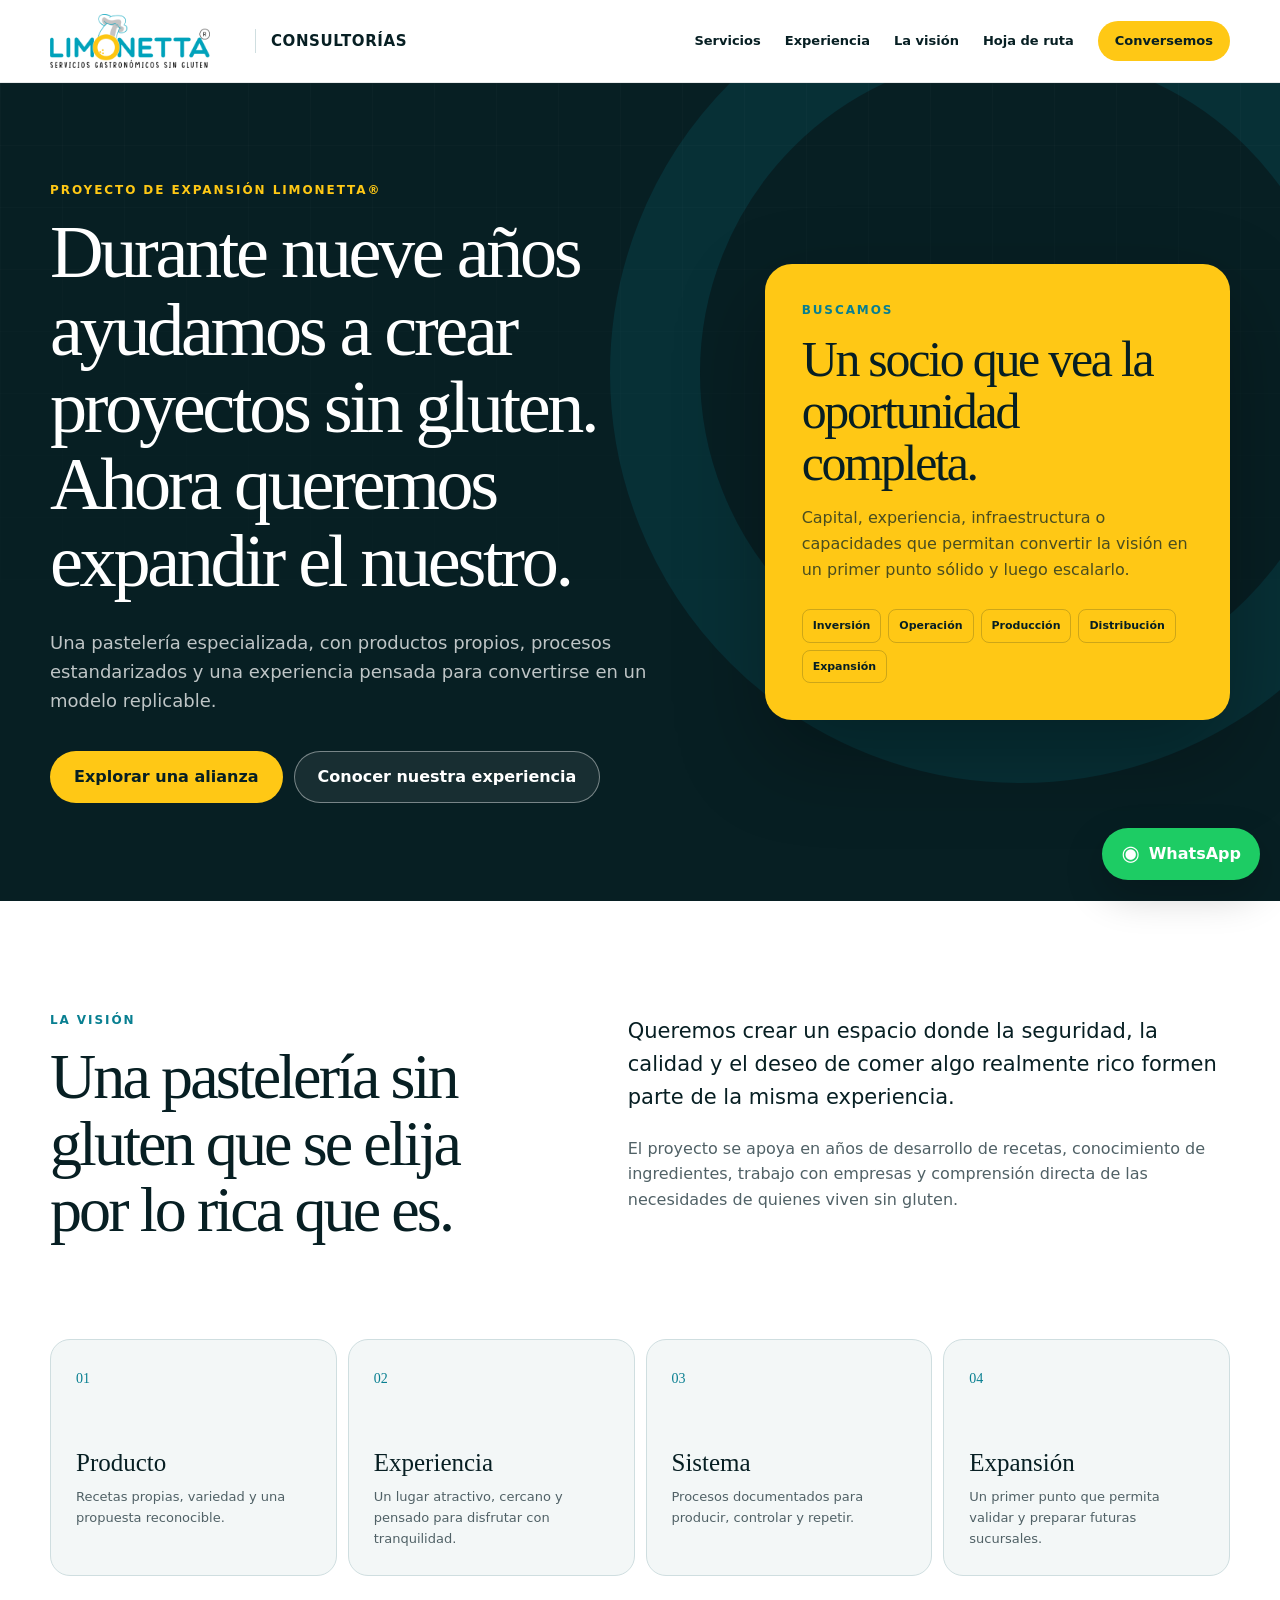
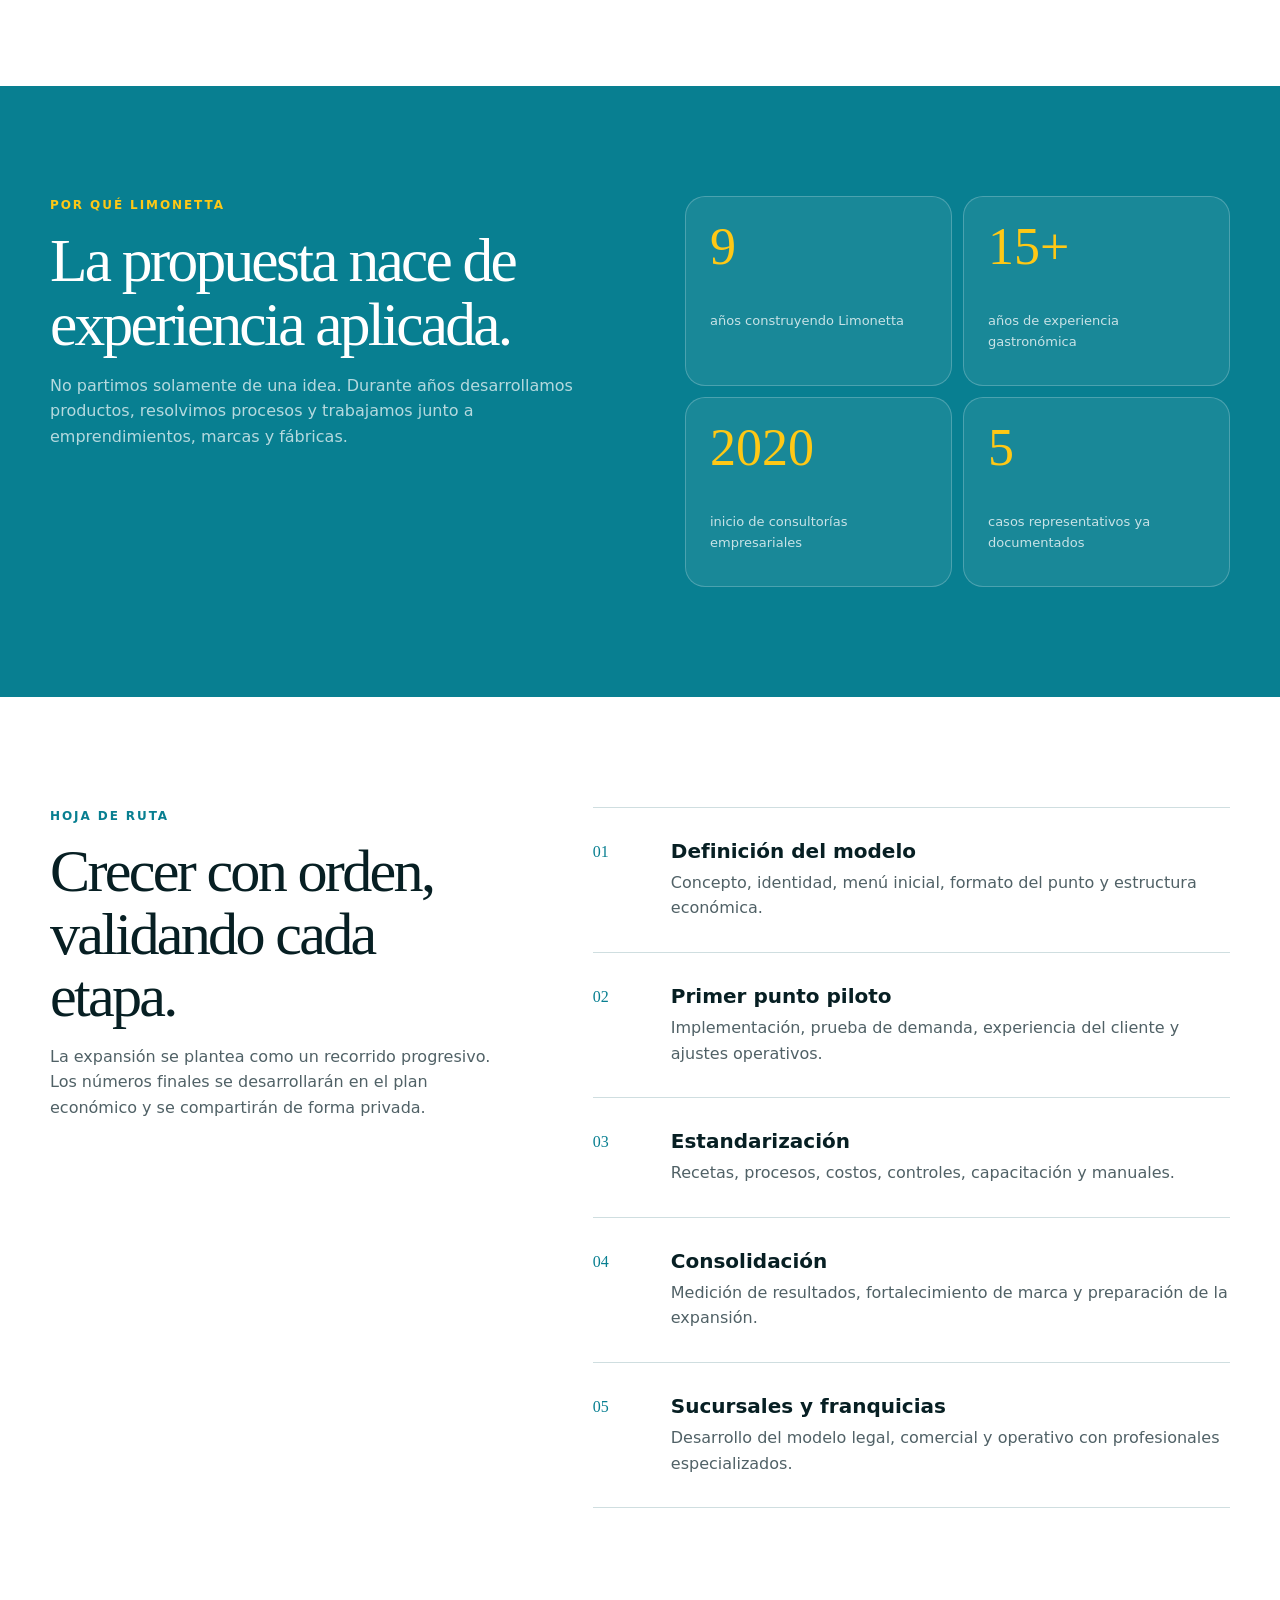
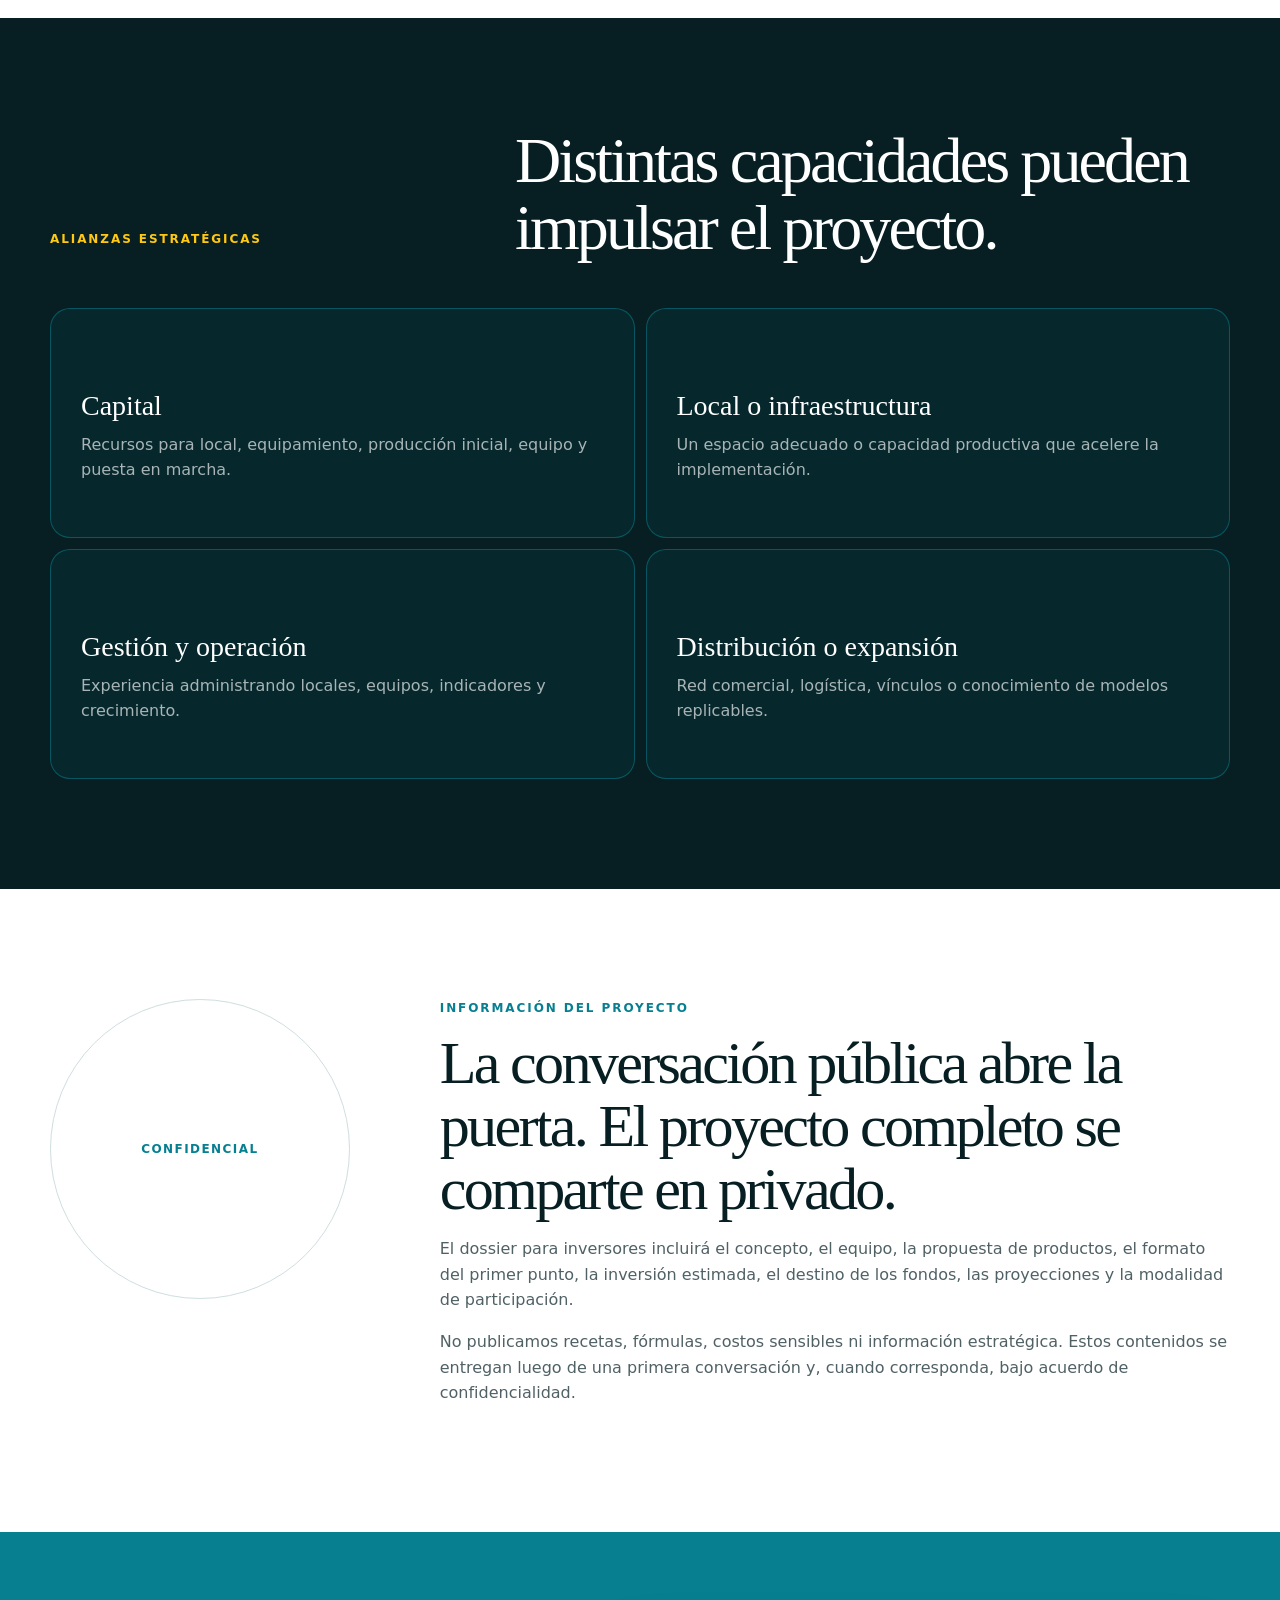
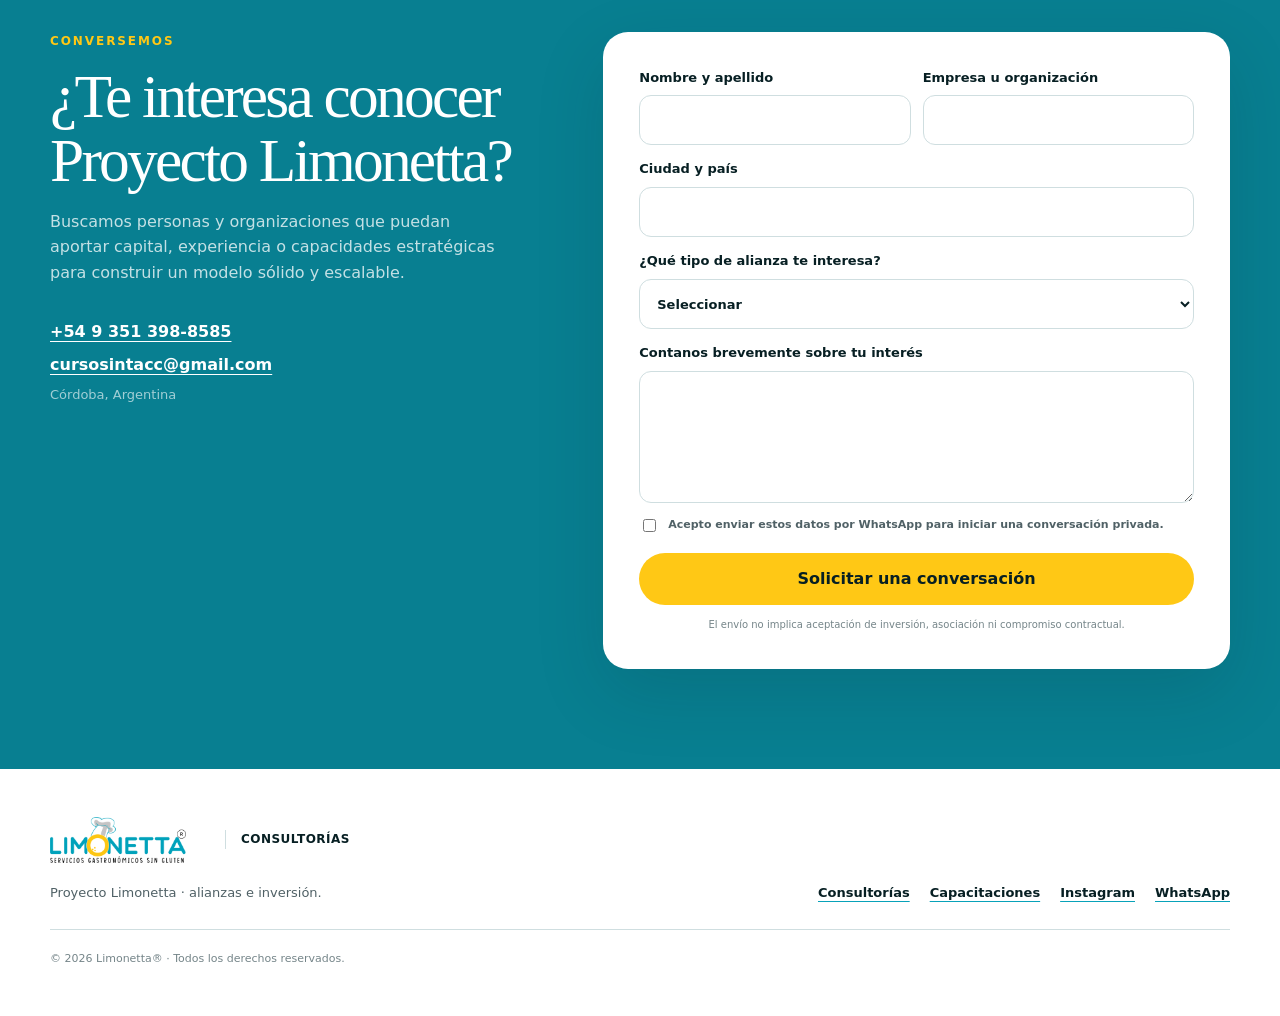
==== proyecto-limonetta.html @ 268efde8 "Add files via upload" ====
<!doctype html>
<html lang="es">
  <head>
    <meta charset="utf-8" />
    <meta name="viewport" content="width=device-width, initial-scale=1" />
    <meta name="description" content="Proyecto de expansión Limonetta: pastelería especializada sin gluten, alianzas estratégicas e inversión." />
    <meta name="theme-color" content="#071f23" />
    <meta property="og:type" content="website" />
    <meta property="og:title" content="Proyecto Limonetta® | Alianzas e inversión" />
    <meta property="og:description" content="Una pastelería sin gluten con identidad propia y un modelo preparado para crecer." />
    <meta property="og:url" content="https://consultorias.limonettasingluten.com.ar/proyecto-limonetta.html" />
    <meta property="og:image" content="https://consultorias.limonettasingluten.com.ar/og-consultorias.png" />
    <link rel="canonical" href="https://consultorias.limonettasingluten.com.ar/proyecto-limonetta.html" />
    <link rel="icon" href="./favicon.png" type="image/png" />
    <link rel="stylesheet" href="./styles.css" />
    <script>document.documentElement.classList.add('js');</script>
    <title>Proyecto Limonetta® | Pastelería, alianzas e inversión</title>
  </head>
  <body class="project-page">
    <a class="skip-link" href="#contenido">Ir al contenido</a>
    <header class="site-header" id="inicio">
      <div class="nav-wrap">
        <a class="brand" href="./" aria-label="Limonetta Consultorías, volver al inicio">
          <img class="brand-logo" src="./logo-limonetta.png" alt="Limonetta, marca registrada" />
          <span class="brand-division">Consultorías</span>
        </a>
        <button class="menu-button" type="button" aria-expanded="false" aria-controls="main-nav">
          <span></span><span></span><span></span><span class="sr-only">Abrir menú</span>
        </button>
        <nav class="main-nav" id="main-nav" aria-label="Navegación principal">
          <a href="./#servicios">Servicios</a>
          <a href="./#experiencia">Experiencia</a>
          <a href="#vision">La visión</a>
          <a href="#hoja-de-ruta">Hoja de ruta</a>
          <a class="nav-cta" href="#alianzas">Conversemos</a>
        </nav>
      </div>
    </header>

    <main id="contenido">
      <section class="invest-hero">
        <div class="hero-grid" aria-hidden="true"></div>
        <div class="invest-inner">
          <div class="invest-copy reveal">
            <p class="eyebrow light">Proyecto de expansión Limonetta®</p>
            <h1>Durante nueve años ayudamos a crear proyectos sin gluten. Ahora queremos expandir el nuestro.</h1>
            <p>Una pastelería especializada, con productos propios, procesos estandarizados y una experiencia pensada para convertirse en un modelo replicable.</p>
            <div class="hero-actions">
              <a class="button button-primary" href="#alianzas">Explorar una alianza</a>
              <a class="button button-ghost" href="./#experiencia">Conocer nuestra experiencia</a>
            </div>
          </div>
          <aside class="invest-card reveal">
            <p class="eyebrow">Buscamos</p>
            <h2>Un socio que vea la oportunidad completa.</h2>
            <p>Capital, experiencia, infraestructura o capacidades que permitan convertir la visión en un primer punto sólido y luego escalarlo.</p>
            <div class="invest-tags"><span>Inversión</span><span>Operación</span><span>Producción</span><span>Distribución</span><span>Expansión</span></div>
          </aside>
        </div>
      </section>

      <section class="section vision" id="vision" aria-labelledby="vision-title">
        <div class="vision-heading reveal">
          <p class="eyebrow">La visión</p>
          <h2 id="vision-title">Una pastelería sin gluten que se elija por lo rica que es.</h2>
        </div>
        <div class="vision-copy reveal">
          <p class="lead">Queremos crear un espacio donde la seguridad, la calidad y el deseo de comer algo realmente rico formen parte de la misma experiencia.</p>
          <p>El proyecto se apoya en años de desarrollo de recetas, conocimiento de ingredientes, trabajo con empresas y comprensión directa de las necesidades de quienes viven sin gluten.</p>
        </div>
        <div class="vision-pillars">
          <article class="reveal"><span>01</span><h3>Producto</h3><p>Recetas propias, variedad y una propuesta reconocible.</p></article>
          <article class="reveal"><span>02</span><h3>Experiencia</h3><p>Un lugar atractivo, cercano y pensado para disfrutar con tranquilidad.</p></article>
          <article class="reveal"><span>03</span><h3>Sistema</h3><p>Procesos documentados para producir, controlar y repetir.</p></article>
          <article class="reveal"><span>04</span><h3>Expansión</h3><p>Un primer punto que permita validar y preparar futuras sucursales.</p></article>
        </div>
      </section>

      <section class="traction" aria-labelledby="traction-title">
        <div class="section traction-inner">
          <div class="traction-copy reveal">
            <p class="eyebrow light">Por qué Limonetta</p>
            <h2 id="traction-title">La propuesta nace de experiencia aplicada.</h2>
            <p>No partimos solamente de una idea. Durante años desarrollamos productos, resolvimos procesos y trabajamos junto a emprendimientos, marcas y fábricas.</p>
          </div>
          <div class="traction-stats reveal">
            <article><strong>9</strong><span>años construyendo Limonetta</span></article>
            <article><strong>15+</strong><span>años de experiencia gastronómica</span></article>
            <article><strong>2020</strong><span>inicio de consultorías empresariales</span></article>
            <article><strong>5</strong><span>casos representativos ya documentados</span></article>
          </div>
        </div>
      </section>

      <section class="section roadmap" id="hoja-de-ruta" aria-labelledby="roadmap-title">
        <div class="roadmap-heading reveal">
          <p class="eyebrow">Hoja de ruta</p>
          <h2 id="roadmap-title">Crecer con orden, validando cada etapa.</h2>
          <p>La expansión se plantea como un recorrido progresivo. Los números finales se desarrollarán en el plan económico y se compartirán de forma privada.</p>
        </div>
        <ol class="roadmap-list">
          <li class="reveal"><span>01</span><div><h3>Definición del modelo</h3><p>Concepto, identidad, menú inicial, formato del punto y estructura económica.</p></div></li>
          <li class="reveal"><span>02</span><div><h3>Primer punto piloto</h3><p>Implementación, prueba de demanda, experiencia del cliente y ajustes operativos.</p></div></li>
          <li class="reveal"><span>03</span><div><h3>Estandarización</h3><p>Recetas, procesos, costos, controles, capacitación y manuales.</p></div></li>
          <li class="reveal"><span>04</span><div><h3>Consolidación</h3><p>Medición de resultados, fortalecimiento de marca y preparación de la expansión.</p></div></li>
          <li class="reveal"><span>05</span><div><h3>Sucursales y franquicias</h3><p>Desarrollo del modelo legal, comercial y operativo con profesionales especializados.</p></div></li>
        </ol>
      </section>

      <section class="partner-profile" aria-labelledby="partner-title">
        <div class="section partner-inner">
          <div class="partner-heading reveal">
            <p class="eyebrow light">Alianzas estratégicas</p>
            <h2 id="partner-title">Distintas capacidades pueden impulsar el proyecto.</h2>
          </div>
          <div class="partner-grid">
            <article class="reveal"><h3>Capital</h3><p>Recursos para local, equipamiento, producción inicial, equipo y puesta en marcha.</p></article>
            <article class="reveal"><h3>Local o infraestructura</h3><p>Un espacio adecuado o capacidad productiva que acelere la implementación.</p></article>
            <article class="reveal"><h3>Gestión y operación</h3><p>Experiencia administrando locales, equipos, indicadores y crecimiento.</p></article>
            <article class="reveal"><h3>Distribución o expansión</h3><p>Red comercial, logística, vínculos o conocimiento de modelos replicables.</p></article>
          </div>
        </div>
      </section>

      <section class="section confidential" aria-labelledby="confidential-title">
        <div class="confidential-mark reveal">Confidencial</div>
        <div class="confidential-copy reveal">
          <p class="eyebrow">Información del proyecto</p>
          <h2 id="confidential-title">La conversación pública abre la puerta. El proyecto completo se comparte en privado.</h2>
          <p>El dossier para inversores incluirá el concepto, el equipo, la propuesta de productos, el formato del primer punto, la inversión estimada, el destino de los fondos, las proyecciones y la modalidad de participación.</p>
          <p>No publicamos recetas, fórmulas, costos sensibles ni información estratégica. Estos contenidos se entregan luego de una primera conversación y, cuando corresponda, bajo acuerdo de confidencialidad.</p>
        </div>
      </section>

      <section class="contact invest-contact" id="alianzas" aria-labelledby="alliance-title">
        <div class="contact-inner">
          <div class="contact-copy reveal">
            <p class="eyebrow light">Conversemos</p>
            <h2 id="alliance-title">¿Te interesa conocer Proyecto Limonetta?</h2>
            <p>Buscamos personas y organizaciones que puedan aportar capital, experiencia o capacidades estratégicas para construir un modelo sólido y escalable.</p>
            <div class="contact-direct"><a href="tel:+5493513988585">+54 9 351 398-8585</a><a href="mailto:cursosintacc@gmail.com">cursosintacc@gmail.com</a><span>Córdoba, Argentina</span></div>
          </div>
          <form class="project-form reveal" id="project-form" data-investment-form>
            <div class="field-row">
              <label>Nombre y apellido<input required name="nombre" autocomplete="name" /></label>
              <label>Empresa u organización<input name="empresa" autocomplete="organization" /></label>
            </div>
            <label>Ciudad y país<input required name="ubicacion" /></label>
            <label>¿Qué tipo de alianza te interesa?
              <select required name="tipo">
                <option value="">Seleccionar</option><option>Inversión de capital</option><option>Local o infraestructura</option><option>Producción o distribución</option><option>Gestión y operación</option><option>Expansión y franquicias</option><option>Explorar otra alianza</option>
              </select>
            </label>
            <label>Contanos brevemente sobre tu interés<textarea required name="necesidad" rows="5"></textarea></label>
            <label class="privacy"><input required type="checkbox" name="privacidad" /> <span>Acepto enviar estos datos por WhatsApp para iniciar una conversación privada.</span></label>
            <button class="button button-primary full" type="submit">Solicitar una conversación</button>
            <p class="form-note">El envío no implica aceptación de inversión, asociación ni compromiso contractual.</p>
          </form>
        </div>
      </section>
    </main>

    <footer class="site-footer">
      <div class="footer-main"><a class="brand footer-brand" href="./"><img class="brand-logo" src="./logo-limonetta.png" alt="Limonetta" /><span class="brand-division">Consultorías</span></a><p>Proyecto Limonetta · alianzas e inversión.</p></div>
      <div class="footer-links"><a href="./">Consultorías</a><a href="https://limonettasingluten.com.ar/">Capacitaciones</a><a href="https://www.instagram.com/limonettasingluten/" target="_blank" rel="noreferrer">Instagram</a><a href="https://wa.me/5493513988585" target="_blank" rel="noreferrer">WhatsApp</a></div>
      <p class="copyright">© <span id="year"></span> Limonetta® · Todos los derechos reservados.</p>
    </footer>
    <a class="floating-whatsapp" href="https://wa.me/5493513988585?text=Hola%2C%20quiero%20conocer%20Proyecto%20Limonetta%20y%20explorar%20una%20alianza." target="_blank" rel="noreferrer" aria-label="Consultar por WhatsApp"><span aria-hidden="true">◉</span> WhatsApp</a>
    <div class="toast" id="toast" role="status" aria-live="polite">Preparando tu consulta…</div>
    <script src="./app.js"></script>
  </body>
</html>
---- styles.css ----
:root {
  --ink: #071f23;
  --ink-2: #0b3036;
  --ink-soft: #506166;
  --teal: #08a2b9;
  --teal-dark: #087f91;
  --teal-pale: #eaf8fa;
  --yellow: #ffc815;
  --yellow-pale: #fff2ae;
  --paper: #ffffff;
  --mist: #f3f7f7;
  --line: #cfdee0;
  --white: #ffffff;
  --shadow: 0 24px 70px rgba(3, 37, 43, .14);
  --radius: 26px;
  --content: 1180px;
}

* { box-sizing: border-box; }
html { scroll-behavior: smooth; }
body {
  margin: 0;
  color: var(--ink);
  background: var(--paper);
  font-family: Inter, ui-sans-serif, system-ui, -apple-system, BlinkMacSystemFont, "Segoe UI", sans-serif;
  font-size: 16px;
  line-height: 1.6;
  text-rendering: optimizeLegibility;
}
body.menu-open { overflow: hidden; }
button, input, textarea, select { font: inherit; }
button, a { -webkit-tap-highlight-color: transparent; }
a { color: inherit; }
img { max-width: 100%; }

.sr-only {
  position: absolute;
  width: 1px;
  height: 1px;
  padding: 0;
  margin: -1px;
  overflow: hidden;
  clip: rect(0, 0, 0, 0);
  white-space: nowrap;
  border: 0;
}
.skip-link {
  position: fixed;
  top: -70px;
  left: 18px;
  z-index: 200;
  padding: 11px 17px;
  border-radius: 12px;
  color: var(--white);
  background: var(--ink);
  transition: top .2s ease;
}
.skip-link:focus { top: 18px; }

.site-header {
  position: sticky;
  top: 0;
  z-index: 100;
  border-bottom: 1px solid rgba(7, 31, 35, .09);
  background: rgba(255, 255, 255, .93);
  backdrop-filter: blur(18px);
}
.nav-wrap {
  display: flex;
  width: min(var(--content), calc(100% - 40px));
  min-height: 82px;
  margin: 0 auto;
  align-items: center;
  justify-content: space-between;
  gap: 34px;
}
.brand {
  display: inline-flex;
  align-items: center;
  gap: 15px;
  text-decoration: none;
}
.brand-logo {
  display: block;
  width: 190px;
  height: 54px;
  object-fit: contain;
  object-position: left center;
}
.brand-division {
  padding-left: 15px;
  border-left: 1px solid var(--line);
  color: var(--ink);
  font-size: 15px;
  font-weight: 850;
  letter-spacing: .04em;
  text-transform: uppercase;
}
.main-nav { display: flex; align-items: center; gap: 24px; }
.main-nav a {
  position: relative;
  padding: 10px 0;
  color: var(--ink);
  font-size: 13px;
  font-weight: 800;
  text-decoration: none;
}
.main-nav a:not(.nav-cta)::after {
  position: absolute;
  right: 0;
  bottom: 4px;
  left: 0;
  height: 2px;
  background: var(--yellow);
  content: "";
  transform: scaleX(0);
  transform-origin: right;
  transition: transform .2s ease;
}
.main-nav a:hover::after, .main-nav a:focus-visible::after { transform: scaleX(1); transform-origin: left; }
.main-nav .nav-cta {
  padding: 10px 17px;
  border-radius: 999px;
  color: var(--ink);
  background: var(--yellow);
}
.menu-button { display: none; }

.eyebrow {
  margin: 0 0 14px;
  color: var(--teal-dark);
  font-size: 12px;
  font-weight: 900;
  letter-spacing: .16em;
  text-transform: uppercase;
}
.eyebrow.light { color: var(--yellow); }
h1, h2 {
  margin: 0;
  font-family: Georgia, "Times New Roman", serif;
  font-weight: 500;
  letter-spacing: -.045em;
  line-height: 1.04;
}
h3 { line-height: 1.2; }
.section {
  width: min(var(--content), calc(100% - 40px));
  margin: 0 auto;
  padding: 110px 0;
}
.section h2 { font-size: clamp(2.55rem, 5vw, 5rem); }
.lead { font-size: 21px; line-height: 1.58; }

.button {
  display: inline-flex;
  min-height: 52px;
  padding: 0 23px;
  border: 1px solid transparent;
  border-radius: 999px;
  align-items: center;
  justify-content: center;
  cursor: pointer;
  font-weight: 850;
  text-decoration: none;
  transition: transform .18s ease, background-color .18s ease, border-color .18s ease;
}
.button:hover { transform: translateY(-2px); }
.button-primary { color: var(--ink); background: var(--yellow); }
.button-primary:hover { background: #ffe066; }
.button-ghost { border-color: rgba(255,255,255,.42); color: var(--white); background: rgba(255,255,255,.07); }
.button-ghost:hover { background: rgba(255,255,255,.14); }
.button.full { width: 100%; }
.button:focus-visible, button:focus-visible, a:focus-visible, input:focus-visible, textarea:focus-visible, select:focus-visible, summary:focus-visible {
  outline: 3px solid #8fddea;
  outline-offset: 3px;
}

/* Hero */
.hero {
  position: relative;
  min-height: calc(100svh - 82px);
  overflow: hidden;
  color: var(--white);
  background: var(--ink);
}
.hero-grid, .invest-hero .hero-grid {
  position: absolute;
  inset: 0;
  opacity: .2;
  background-image: linear-gradient(rgba(255,255,255,.09) 1px, transparent 1px), linear-gradient(90deg, rgba(255,255,255,.09) 1px, transparent 1px);
  background-size: 62px 62px;
  mask-image: linear-gradient(to bottom, black 0%, transparent 80%);
}
.hero-orb {
  position: absolute;
  border-radius: 50%;
  filter: blur(2px);
  pointer-events: none;
}
.hero-orb-one {
  top: -220px;
  right: -90px;
  width: 610px;
  height: 610px;
  border: 1px solid rgba(8,162,185,.48);
  box-shadow: inset 0 0 100px rgba(8,162,185,.1);
}
.hero-orb-two {
  right: 28%;
  bottom: -390px;
  width: 680px;
  height: 680px;
  background: rgba(8,162,185,.16);
  filter: blur(70px);
}
.hero-inner {
  position: relative;
  z-index: 2;
  display: grid;
  width: min(var(--content), calc(100% - 40px));
  min-height: calc(100svh - 172px);
  margin: 0 auto;
  padding: 75px 0 105px;
  grid-template-columns: 1.08fr .92fr;
  gap: 74px;
  align-items: center;
}
.hero-copy h1 { max-width: 760px; font-size: clamp(3.1rem, 5.55vw, 6rem); }
.hero-lead { max-width: 660px; margin: 29px 0 0; color: rgba(255,255,255,.76); font-size: 18px; line-height: 1.68; }
.hero-actions { display: flex; flex-wrap: wrap; gap: 11px; margin-top: 35px; }
.hero-board {
  position: relative;
  padding: 24px;
  border: 1px solid rgba(8,162,185,.54);
  border-radius: 28px;
  background: rgba(8, 47, 54, .79);
  box-shadow: 0 35px 100px rgba(0,0,0,.32);
  backdrop-filter: blur(15px);
}
.hero-board::before {
  position: absolute;
  top: -11px;
  right: 38px;
  width: 78px;
  height: 22px;
  border-radius: 20px;
  background: var(--yellow);
  content: "";
}
.board-header { display: flex; justify-content: space-between; gap: 20px; color: rgba(255,255,255,.65); font-size: 11px; font-weight: 800; letter-spacing: .08em; text-transform: uppercase; }
.status-dot { color: #7ee09a; }
.status-dot::before { display: inline-block; width: 7px; height: 7px; margin-right: 6px; border-radius: 50%; background: currentColor; content: ""; }
.board-main { padding: 52px 4px 40px; }
.board-number { color: var(--yellow); font-family: Georgia, serif; font-size: 18px; }
.board-main h2 { margin-top: 12px; font-size: clamp(2.1rem, 3.5vw, 3.4rem); }
.board-main p { margin: 17px 0 0; color: rgba(255,255,255,.66); }
.board-cards { display: grid; grid-template-columns: repeat(3, 1fr); gap: 8px; }
.board-cards article { min-height: 120px; padding: 16px; border: 1px solid rgba(255,255,255,.11); border-radius: 15px; background: rgba(255,255,255,.05); }
.board-cards span, .board-cards strong { display: block; }
.board-cards span { margin-bottom: 23px; color: var(--yellow); font-size: 10px; text-transform: uppercase; }
.board-cards strong { font-size: 13px; line-height: 1.35; }
.proof-bar {
  position: absolute;
  right: 0;
  bottom: 0;
  left: 0;
  z-index: 3;
  display: grid;
  grid-template-columns: repeat(3, 1fr);
  width: min(var(--content), calc(100% - 40px));
  margin: 0 auto;
  padding: 22px 0 25px;
  border-top: 1px solid rgba(255,255,255,.18);
  color: rgba(255,255,255,.61);
  font-size: 12px;
}
.proof-bar span { padding: 0 26px; border-right: 1px solid rgba(255,255,255,.16); }
.proof-bar span:first-child { padding-left: 0; }
.proof-bar span:last-child { padding-right: 0; border-right: 0; }
.proof-bar strong { display: block; color: var(--white); font-size: 15px; }

/* Positioning */
.positioning { display: grid; padding-bottom: 82px; grid-template-columns: .95fr 1.05fr; gap: 86px; }
.section-kicker h2 { font-size: clamp(3rem, 5vw, 5rem); }
.positioning-copy p { margin: 0 0 22px; color: var(--ink-soft); }
.positioning-copy .lead { color: var(--ink); }
.audience-strip {
  display: flex;
  grid-column: 1 / -1;
  flex-wrap: wrap;
  gap: 9px;
  margin-top: 20px;
  padding-top: 31px;
  border-top: 1px solid var(--line);
}
.audience-strip span { padding: 9px 15px; border: 1px solid var(--line); border-radius: 999px; color: var(--ink-soft); font-size: 13px; font-weight: 750; }

/* Services */
.services { position: relative; color: var(--white); background: var(--ink); }
.services::before { position: absolute; top: 0; right: 0; width: 38%; height: 420px; background: linear-gradient(135deg, transparent, rgba(8,162,185,.14)); content: ""; }
.services-inner { position: relative; }
.services-heading { display: grid; grid-template-columns: 1.2fr .8fr; gap: 80px; align-items: end; margin-bottom: 55px; }
.services-heading .eyebrow { grid-column: 1 / -1; margin-bottom: -52px; }
.services-heading p:last-child { margin: 0 0 8px; color: rgba(255,255,255,.63); }
.service-grid { display: grid; grid-template-columns: repeat(2, 1fr); gap: 12px; }
.service-card {
  position: relative;
  min-height: 350px;
  padding: 33px;
  border: 1px solid rgba(8,162,185,.34);
  border-radius: 23px;
  overflow: hidden;
  background: rgba(8,162,185,.06);
  transition: transform .2s ease, border-color .2s ease, background-color .2s ease;
}
.service-card:hover { transform: translateY(-4px); border-color: rgba(8,162,185,.8); background: rgba(8,162,185,.1); }
.service-card::after { position: absolute; right: -42px; bottom: -42px; width: 150px; height: 150px; border: 1px solid rgba(255,200,21,.18); border-radius: 50%; content: ""; }
.service-number { color: var(--yellow); font-family: Georgia, serif; }
.service-card h3 { max-width: 510px; margin: 47px 0 12px; font-family: Georgia, serif; font-size: 28px; font-weight: 500; }
.service-card p { max-width: 570px; margin: 0; color: rgba(255,255,255,.68); }
.service-card ul { display: flex; margin: 25px 0 0; padding: 0; flex-wrap: wrap; gap: 7px; list-style: none; }
.service-card li { padding: 6px 9px; border: 1px solid rgba(255,255,255,.11); border-radius: 8px; color: rgba(255,255,255,.74); background: rgba(255,255,255,.04); font-size: 11px; }

/* Method */
.method { display: grid; grid-template-columns: .86fr 1.14fr; gap: 105px; }
.method-heading { position: sticky; top: 120px; align-self: start; }
.method-heading h2 { font-size: clamp(2.7rem, 4.6vw, 4.5rem); }
.method-heading > p:last-child { margin-top: 23px; color: var(--ink-soft); }
.method-steps { margin: 0; padding: 0; border-top: 1px solid var(--line); list-style: none; }
.method-steps li { display: grid; padding: 31px 0; border-bottom: 1px solid var(--line); grid-template-columns: 58px 1fr; gap: 21px; }
.method-steps li > span { color: var(--teal-dark); font-family: Georgia, serif; font-size: 15px; }
.method-steps h3 { margin: 0 0 7px; font-size: 20px; }
.method-steps p { margin: 0; color: var(--ink-soft); }

/* Cases */
.experience { color: var(--white); background: var(--teal-dark); }
.experience-heading { display: grid; grid-template-columns: 1.15fr .85fr; gap: 80px; align-items: end; margin-bottom: 52px; }
.experience-heading .eyebrow { grid-column: 1 / -1; margin-bottom: -53px; }
.experience-heading p:last-child { margin: 0 0 8px; color: rgba(255,255,255,.72); }
.case-grid { display: grid; grid-template-columns: repeat(2, 1fr); gap: 12px; }
.case-card { min-height: 300px; padding: 30px; border: 1px solid rgba(255,255,255,.23); border-radius: 22px; background: rgba(255,255,255,.07); }
.case-card.featured { grid-column: 1 / -1; min-height: 330px; padding: 42px; color: var(--ink); background: var(--yellow); }
.case-top { display: flex; justify-content: space-between; gap: 20px; color: rgba(255,255,255,.62); font-size: 11px; font-weight: 850; letter-spacing: .08em; text-transform: uppercase; }
.case-card.featured .case-top { color: rgba(7,31,35,.66); }
.case-top strong { color: var(--white); font-size: 15px; letter-spacing: 0; text-transform: none; }
.case-card.featured .case-top strong { color: var(--ink); }
.case-card h3 { max-width: 600px; margin: 64px 0 13px; font-family: Georgia, serif; font-size: 31px; font-weight: 500; }
.case-card.featured h3 { max-width: 840px; margin-top: 70px; font-size: clamp(2.4rem, 4.5vw, 4.5rem); }
.case-card p { max-width: 770px; margin: 0; color: rgba(255,255,255,.7); }
.case-card.featured p { color: rgba(7,31,35,.76); font-size: 17px; }
.case-detail { display: inline-block; margin-top: 25px; padding: 7px 11px; border: 1px solid rgba(7,31,35,.2); border-radius: 8px; font-size: 11px; font-weight: 800; }
.case-note { max-width: 820px; margin: 25px 0 0; color: rgba(255,255,255,.62); font-size: 12px; }

/* Deliverables and About */
.deliverables { display: grid; grid-template-columns: .95fr 1.05fr; gap: 86px; }
.deliverables-copy h2 { font-size: clamp(2.55rem, 4.6vw, 4.5rem); }
.deliverables-copy > p:last-child { margin-top: 24px; color: var(--ink-soft); }
.deliverables-list { display: grid; align-content: start; border-top: 1px solid var(--line); }
.deliverables-list span { position: relative; padding: 17px 45px 17px 0; border-bottom: 1px solid var(--line); font-weight: 800; }
.deliverables-list span::after { position: absolute; top: 50%; right: 6px; color: var(--teal); content: "✓"; transform: translateY(-50%); }
.about { display: grid; padding-top: 30px; grid-template-columns: .75fr 1.25fr; gap: 92px; align-items: center; }
.about-identity { display: grid; min-height: 400px; padding: 38px; border-radius: 28px; align-content: space-between; color: var(--white); background: var(--ink); }
.about-mark { display: grid; width: 150px; height: 150px; border: 2px solid var(--teal); border-radius: 50%; place-items: center; color: var(--yellow); font-family: Georgia, serif; font-size: 88px; }
.about-mark span { position: absolute; margin: -85px 0 0 90px; color: var(--white); font-family: sans-serif; font-size: 14px; }
.about-identity p { margin: 0; font-size: 17px; font-weight: 800; line-height: 1.4; }
.about-copy h2 { font-size: clamp(2.5rem, 4.5vw, 4.5rem); }
.about-copy p:not(.eyebrow) { color: var(--ink-soft); }
.about-copy .lead { color: var(--ink); }

/* Project callout */
.project-callout { position: relative; padding: 105px 20px; overflow: hidden; color: var(--white); background: var(--ink); }
.project-callout::after { position: absolute; right: -220px; bottom: -340px; width: 680px; height: 680px; border: 1px solid rgba(8,162,185,.48); border-radius: 50%; content: ""; }
.project-callout-inner { position: relative; z-index: 2; display: grid; width: min(var(--content), 100%); margin: 0 auto; grid-template-columns: 1.14fr .86fr; gap: 90px; align-items: center; }
.project-copy h2 { font-size: clamp(2.8rem, 5.1vw, 5.1rem); }
.project-copy > p:not(.eyebrow) { max-width: 730px; margin: 27px 0 32px; color: rgba(255,255,255,.7); font-size: 18px; }
.project-panel { padding: 35px; border: 1px solid rgba(8,162,185,.42); border-radius: 24px; background: rgba(8,162,185,.08); }
.project-panel > span { color: var(--yellow); font-size: 11px; font-weight: 900; letter-spacing: .14em; text-transform: uppercase; }
.project-panel h3 { margin: 22px 0; font-family: Georgia, serif; font-size: 33px; font-weight: 500; }
.project-panel ul { margin: 0; padding-left: 19px; color: rgba(255,255,255,.75); }
.project-panel li { margin-bottom: 8px; }
.project-panel p { margin: 24px 0 0; padding-top: 20px; border-top: 1px solid rgba(255,255,255,.14); color: rgba(255,255,255,.55); font-size: 12px; }

/* FAQ */
.faq { display: grid; grid-template-columns: .7fr 1.3fr; gap: 100px; }
.faq-heading h2 { font-size: clamp(2.7rem, 4.2vw, 4rem); }
.accordion { border-top: 1px solid var(--line); }
.accordion details { border-bottom: 1px solid var(--line); }
.accordion summary { position: relative; padding: 24px 54px 24px 0; cursor: pointer; font-weight: 850; list-style: none; }
.accordion summary::-webkit-details-marker { display: none; }
.accordion summary::after { position: absolute; top: 50%; right: 8px; display: grid; width: 30px; height: 30px; border: 1px solid var(--line); border-radius: 50%; place-items: center; content: "+"; transform: translateY(-50%); }
.accordion details[open] summary::after { content: "−"; }
.accordion details p { margin: -6px 55px 24px 0; color: var(--ink-soft); }

/* Contact */
.contact { padding: 100px 20px; color: var(--white); background: var(--teal-dark); }
.contact-inner { display: grid; width: min(var(--content), 100%); margin: 0 auto; grid-template-columns: .85fr 1.15fr; gap: 90px; align-items: start; }
.contact-copy { position: sticky; top: 120px; }
.contact-copy h2 { font-size: clamp(2.75rem, 4.8vw, 4.7rem); }
.contact-copy > p:not(.eyebrow) { max-width: 500px; color: rgba(255,255,255,.76); }
.contact-direct { display: grid; margin-top: 34px; gap: 7px; }
.contact-direct a { width: fit-content; font-weight: 800; text-underline-offset: 4px; }
.contact-direct span { color: rgba(255,255,255,.62); font-size: 13px; }
.project-form { padding: 36px; border-radius: 25px; color: var(--ink); background: var(--white); box-shadow: var(--shadow); }
.field-row { display: grid; grid-template-columns: repeat(2, 1fr); gap: 12px; }
.project-form label { display: grid; margin-bottom: 14px; gap: 7px; font-size: 13px; font-weight: 850; }
.project-form input:not([type="checkbox"]), .project-form textarea, .project-form select { width: 100%; border: 1px solid var(--line); border-radius: 12px; color: var(--ink); background: var(--paper); }
.project-form input:not([type="checkbox"]), .project-form select { height: 50px; padding: 0 13px; }
.project-form textarea { min-height: 128px; padding: 13px; resize: vertical; }
.project-form input:focus, .project-form textarea:focus, .project-form select:focus { border-color: var(--teal); }
.project-form .privacy { display: flex; margin: 5px 0 18px; align-items: flex-start; gap: 9px; color: var(--ink-soft); font-size: 11px; font-weight: 600; line-height: 1.4; }
.project-form .privacy input { margin-top: 2px; accent-color: var(--teal-dark); }
.form-note { margin: 12px 0 0; color: #758589; font-size: 10px; text-align: center; }

/* Footer and floating UI */
.site-footer { display: grid; padding: 48px max(20px, calc((100% - var(--content)) / 2)); grid-template-columns: 1fr auto; gap: 25px 50px; align-items: end; background: var(--paper); }
.footer-main .brand-logo { width: 160px; height: 46px; }
.footer-main .brand-division { font-size: 12px; }
.footer-main p { margin: 13px 0 0; color: var(--ink-soft); font-size: 13px; }
.footer-links { display: flex; flex-wrap: wrap; justify-content: flex-end; gap: 20px; }
.footer-links a { font-size: 13px; font-weight: 800; text-decoration-color: var(--teal); text-underline-offset: 4px; }
.copyright { grid-column: 1 / -1; margin: 0; padding-top: 20px; border-top: 1px solid var(--line); color: #758589; font-size: 11px; }
.floating-whatsapp { position: fixed; right: 20px; bottom: 20px; z-index: 80; display: inline-flex; min-height: 52px; padding: 0 19px; border-radius: 999px; align-items: center; gap: 9px; color: var(--white); background: #1dcc64; box-shadow: 0 15px 40px rgba(0,0,0,.2); font-weight: 850; text-decoration: none; }
.floating-whatsapp span { font-size: 21px; }
.toast { position: fixed; right: 22px; bottom: 88px; z-index: 90; padding: 11px 16px; border-radius: 12px; color: var(--white); background: var(--ink); box-shadow: var(--shadow); opacity: 0; pointer-events: none; transform: translateY(13px); transition: opacity .2s ease, transform .2s ease; }
.toast.show { opacity: 1; transform: translateY(0); }

/* Project page */
.invest-hero { position: relative; min-height: calc(100svh - 82px); overflow: hidden; color: var(--white); background: var(--ink); }
.invest-hero::after { position: absolute; top: -120px; right: -150px; width: 640px; height: 640px; border: 90px solid rgba(8,162,185,.13); border-radius: 50%; content: ""; }
.invest-inner { position: relative; z-index: 2; display: grid; width: min(var(--content), calc(100% - 40px)); min-height: calc(100svh - 82px); margin: 0 auto; padding: 90px 0; grid-template-columns: 1.15fr .85fr; gap: 85px; align-items: center; }
.invest-copy h1 { max-width: 850px; font-size: clamp(3.2rem, 5.8vw, 6.2rem); }
.invest-copy > p:not(.eyebrow) { max-width: 690px; margin: 29px 0 0; color: rgba(255,255,255,.74); font-size: 18px; }
.invest-card { padding: 37px; border-radius: 27px; color: var(--ink); background: var(--yellow); box-shadow: 0 35px 90px rgba(0,0,0,.3); }
.invest-card h2 { font-size: clamp(2.3rem, 3.9vw, 3.7rem); }
.invest-card > p:not(.eyebrow) { color: rgba(7,31,35,.73); }
.invest-tags { display: flex; flex-wrap: wrap; gap: 7px; margin-top: 27px; }
.invest-tags span { padding: 7px 10px; border: 1px solid rgba(7,31,35,.2); border-radius: 8px; font-size: 11px; font-weight: 800; }
.vision { display: grid; grid-template-columns: .9fr 1.1fr; gap: 85px; }
.vision-copy p { color: var(--ink-soft); }
.vision-copy .lead { margin-top: 4px; color: var(--ink); }
.vision-pillars { display: grid; grid-column: 1 / -1; grid-template-columns: repeat(4, 1fr); gap: 11px; margin-top: 10px; }
.vision-pillars article { min-height: 235px; padding: 25px; border: 1px solid var(--line); border-radius: 20px; background: var(--mist); }
.vision-pillars span { color: var(--teal-dark); font-family: Georgia, serif; font-size: 14px; }
.vision-pillars h3 { margin: 58px 0 9px; font-family: Georgia, serif; font-size: 25px; font-weight: 500; }
.vision-pillars p { margin: 0; color: var(--ink-soft); font-size: 13px; }
.traction { color: var(--white); background: var(--teal-dark); }
.traction-inner { display: grid; grid-template-columns: 1fr 1fr; gap: 90px; }
.traction-copy h2 { font-size: clamp(2.8rem, 4.8vw, 4.7rem); }
.traction-copy > p:not(.eyebrow) { color: rgba(255,255,255,.7); }
.traction-stats { display: grid; grid-template-columns: 1fr 1fr; gap: 11px; }
.traction-stats article { min-height: 190px; padding: 24px; border: 1px solid rgba(255,255,255,.22); border-radius: 20px; background: rgba(255,255,255,.07); }
.traction-stats strong, .traction-stats span { display: block; }
.traction-stats strong { color: var(--yellow); font-family: Georgia, serif; font-size: 52px; font-weight: 500; line-height: 1; }
.traction-stats span { margin-top: 38px; color: rgba(255,255,255,.76); font-size: 13px; }
.roadmap { display: grid; grid-template-columns: .82fr 1.18fr; gap: 100px; }
.roadmap-heading { position: sticky; top: 120px; align-self: start; }
.roadmap-heading h2 { font-size: clamp(2.8rem, 4.7vw, 4.6rem); }
.roadmap-heading > p:last-child { color: var(--ink-soft); }
.roadmap-list { margin: 0; padding: 0; border-top: 1px solid var(--line); list-style: none; }
.roadmap-list li { display: grid; padding: 31px 0; border-bottom: 1px solid var(--line); grid-template-columns: 58px 1fr; gap: 20px; }
.roadmap-list li > span { color: var(--teal-dark); font-family: Georgia, serif; }
.roadmap-list h3 { margin: 0 0 7px; font-size: 20px; }
.roadmap-list p { margin: 0; color: var(--ink-soft); }
.partner-profile { color: var(--white); background: var(--ink); }
.partner-heading { display: grid; grid-template-columns: .7fr 1.3fr; gap: 80px; margin-bottom: 47px; align-items: end; }
.partner-heading .eyebrow { margin-bottom: 12px; }
.partner-heading h2 { font-size: clamp(2.8rem, 5vw, 4.8rem); }
.partner-grid { display: grid; grid-template-columns: repeat(2, 1fr); gap: 11px; }
.partner-grid article { min-height: 230px; padding: 30px; border: 1px solid rgba(8,162,185,.38); border-radius: 20px; background: rgba(8,162,185,.07); }
.partner-grid h3 { margin: 50px 0 9px; font-family: Georgia, serif; font-size: 28px; font-weight: 500; }
.partner-grid p { margin: 0; color: rgba(255,255,255,.65); }
.confidential { display: grid; grid-template-columns: .55fr 1.45fr; gap: 90px; align-items: start; }
.confidential-mark { display: grid; aspect-ratio: 1; border: 1px solid var(--line); border-radius: 50%; place-items: center; color: var(--teal-dark); font-size: 12px; font-weight: 900; letter-spacing: .12em; text-transform: uppercase; }
.confidential-copy h2 { font-size: clamp(2.55rem, 4.7vw, 4.6rem); }
.confidential-copy p:not(.eyebrow) { color: var(--ink-soft); }
.invest-contact { background: var(--teal-dark); }

/* Reveal */
.reveal { opacity: 1; transform: none; }
.js .reveal { opacity: 0; transform: translateY(22px); transition: opacity .62s ease, transform .62s ease; }
.js .reveal.visible { opacity: 1; transform: none; }
@media (prefers-reduced-motion: reduce) {
  html { scroll-behavior: auto; }
  .js .reveal { opacity: 1; transform: none; transition: none; }
  .button, .service-card { transition: none; }
}

@media (max-width: 1080px) {
  .main-nav { gap: 16px; }
  .brand-logo { width: 165px; }
  .brand-division { font-size: 12px; }
  .hero-inner, .invest-inner { gap: 42px; }
  .hero-copy h1, .invest-copy h1 { font-size: clamp(3rem, 5.5vw, 5rem); }
  .board-cards { grid-template-columns: 1fr; }
  .board-cards article { min-height: auto; }
  .board-cards span { margin-bottom: 7px; }
  .hero-board { max-width: 440px; justify-self: end; }
}

@media (max-width: 900px) {
  .nav-wrap { min-height: 72px; }
  .brand-logo { width: 155px; height: 46px; }
  .menu-button { position: relative; z-index: 111; display: grid; width: 45px; height: 45px; padding: 11px; border: 1px solid var(--line); border-radius: 50%; align-content: center; gap: 5px; background: var(--white); cursor: pointer; }
  .menu-button > span:not(.sr-only) { display: block; width: 100%; height: 2px; background: var(--ink); transition: transform .2s ease, opacity .2s ease; }
  .menu-button[aria-expanded="true"] > span:nth-child(1) { transform: translateY(7px) rotate(45deg); }
  .menu-button[aria-expanded="true"] > span:nth-child(2) { opacity: 0; }
  .menu-button[aria-expanded="true"] > span:nth-child(3) { transform: translateY(-7px) rotate(-45deg); }
  .main-nav { position: fixed; inset: 0; z-index: 110; display: none; padding: 110px 28px 38px; flex-direction: column; align-items: stretch; gap: 3px; background: var(--paper); }
  .main-nav.open { display: flex; }
  .main-nav a { padding: 15px 4px; border-bottom: 1px solid var(--line); font-family: Georgia, serif; font-size: 29px; font-weight: 500; }
  .main-nav .nav-cta { margin-top: 15px; padding: 13px 20px; border: 0; text-align: center; font-family: inherit; font-size: 15px; font-weight: 850; }

  .hero { min-height: auto; }
  .hero-inner { min-height: auto; padding: 82px 0 150px; grid-template-columns: 1fr; }
  .hero-copy h1 { font-size: clamp(3.25rem, 10vw, 5.3rem); }
  .hero-board { width: min(570px, 100%); max-width: none; justify-self: start; }
  .board-cards { grid-template-columns: repeat(3, 1fr); }
  .board-cards article { min-height: 115px; }
  .board-cards span { margin-bottom: 20px; }
  .proof-bar { grid-template-columns: repeat(3, 1fr); }
  .proof-bar span { padding: 0 13px; }

  .positioning, .services-heading, .method, .experience-heading, .deliverables, .about, .project-callout-inner, .faq, .contact-inner,
  .invest-inner, .vision, .traction-inner, .roadmap, .confidential { grid-template-columns: 1fr; gap: 45px; }
  .services-heading .eyebrow, .experience-heading .eyebrow { grid-column: auto; margin-bottom: -25px; }
  .method-heading, .contact-copy, .roadmap-heading { position: static; }
  .about-identity { min-height: 320px; }
  .project-panel { max-width: 620px; }
  .invest-inner { padding: 80px 0; }
  .invest-card { max-width: 620px; }
  .vision-pillars { grid-template-columns: repeat(2, 1fr); }
  .partner-heading { grid-template-columns: 1fr; gap: 10px; }
  .confidential-mark { width: 230px; }
}

@media (max-width: 640px) {
  body { font-size: 15px; }
  .section { width: min(100% - 30px, var(--content)); padding: 75px 0; }
  .nav-wrap { width: calc(100% - 28px); }
  .brand { gap: 10px; }
  .brand-logo { width: 128px; height: 43px; }
  .brand-division { padding-left: 10px; font-size: 10px; }
  .hero-inner, .invest-inner { width: calc(100% - 30px); padding-top: 58px; }
  .hero-inner { padding-bottom: 220px; }
  .hero-copy h1, .invest-copy h1 { font-size: clamp(3rem, 14.5vw, 4.3rem); line-height: .98; }
  .hero-lead, .invest-copy > p:not(.eyebrow) { font-size: 16px; }
  .hero-actions { flex-direction: column; }
  .hero-actions .button { width: 100%; }
  .hero-board { padding: 19px; }
  .hero-board::before { right: 25px; width: 60px; }
  .board-main { padding: 42px 2px 30px; }
  .board-main h2 { font-size: 2.3rem; }
  .board-cards { grid-template-columns: 1fr; }
  .board-cards article { min-height: auto; }
  .board-cards span { margin-bottom: 7px; }
  .proof-bar { grid-template-columns: 1fr; padding: 16px 0; }
  .proof-bar span { padding: 7px 0; border-right: 0; }
  .proof-bar strong { display: inline; margin-right: 5px; }
  .positioning { padding-bottom: 65px; }
  .section h2, .project-copy h2, .contact-copy h2, .traction-copy h2 { font-size: clamp(2.55rem, 12vw, 3.65rem); }
  .lead { font-size: 18px; }
  .audience-strip { margin-top: 0; }
  .services-inner { width: min(100% - 30px, var(--content)); }
  .service-grid, .case-grid, .traction-stats, .partner-grid { grid-template-columns: 1fr; }
  .service-card { min-height: auto; padding: 25px; }
  .service-card h3 { margin-top: 35px; font-size: 25px; }
  .case-card, .case-card.featured { grid-column: auto; min-height: auto; padding: 25px; }
  .case-card h3, .case-card.featured h3 { margin-top: 46px; font-size: 31px; }
  .case-top { align-items: flex-start; flex-direction: column; gap: 5px; }
  .about { padding-top: 0; }
  .about-identity { min-height: 290px; padding: 27px; }
  .about-mark { width: 120px; height: 120px; font-size: 70px; }
  .project-callout { padding: 75px 15px; }
  .project-panel { padding: 27px; }
  .faq { gap: 30px; }
  .contact { padding: 75px 15px; }
  .project-form { padding: 23px; }
  .field-row { grid-template-columns: 1fr; gap: 0; }
  .site-footer { grid-template-columns: 1fr; align-items: start; }
  .footer-links { justify-content: flex-start; }
  .floating-whatsapp { right: 13px; bottom: 13px; min-height: 48px; padding: 0 15px; font-size: 13px; }
  .invest-hero { min-height: auto; }
  .invest-inner { min-height: auto; }
  .invest-card { padding: 27px; }
  .vision-pillars { grid-template-columns: 1fr; }
  .vision-pillars article { min-height: 210px; }
  .traction-stats article { min-height: 170px; }
  .partner-grid article { min-height: 210px; }
  .confidential-mark { width: 180px; }
}

@media print {
  .site-header, .floating-whatsapp, .hero-actions, .project-form { display: none !important; }
  .reveal { opacity: 1 !important; transform: none !important; }
  .hero, .services, .experience, .project-callout, .traction, .partner-profile, .contact { color: #000; background: #fff; }
}
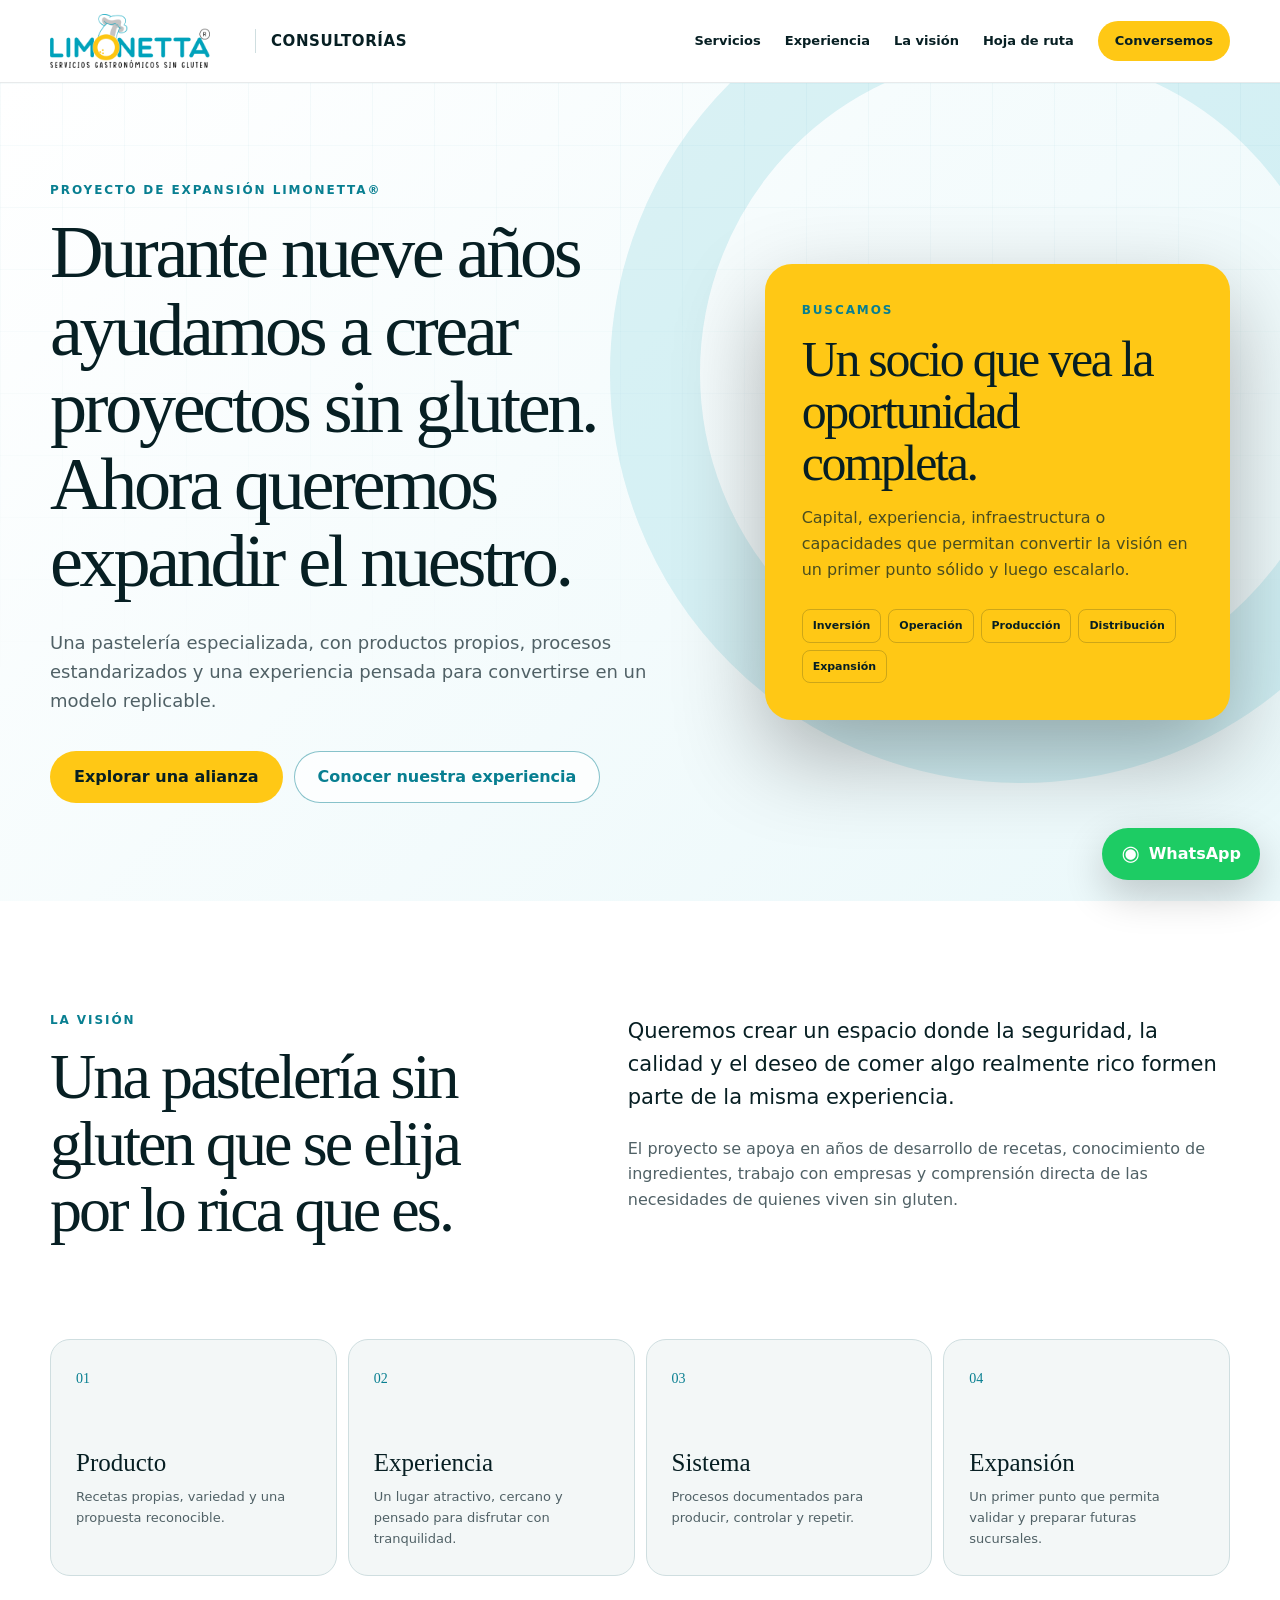
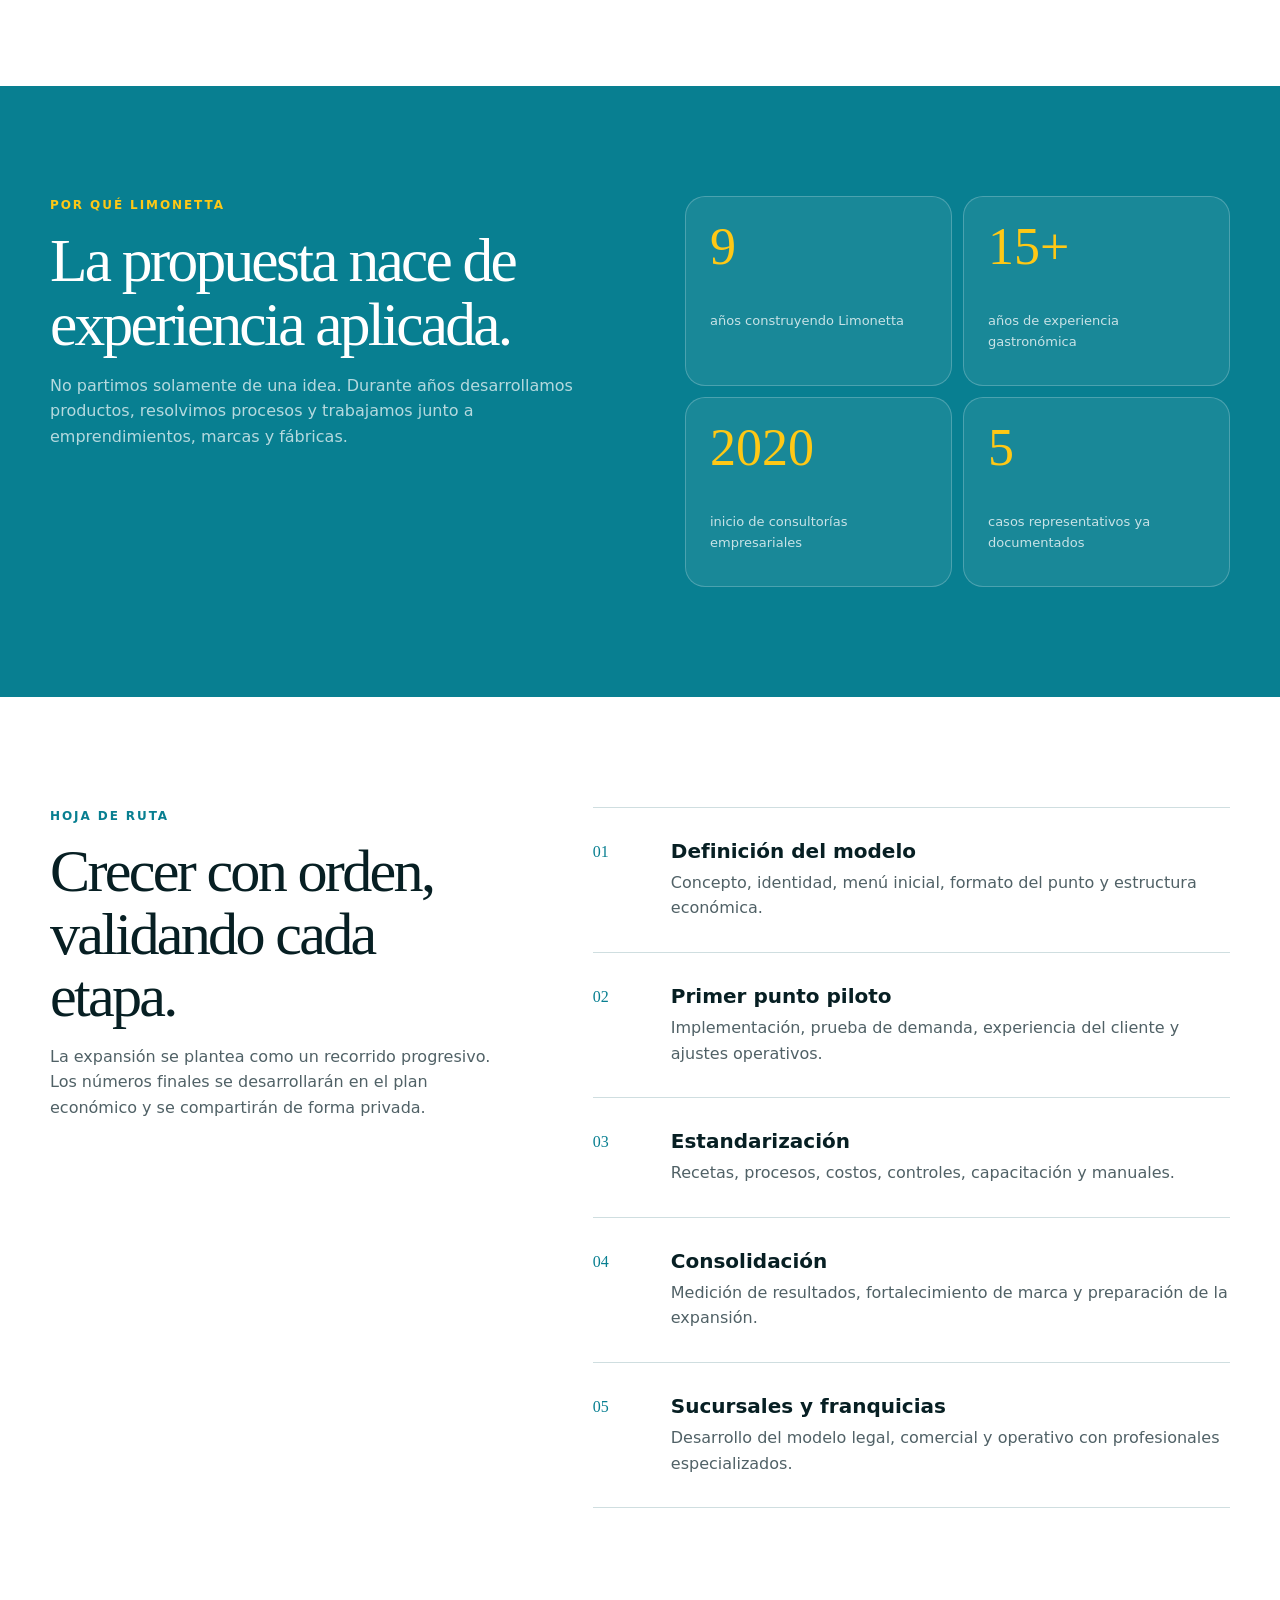
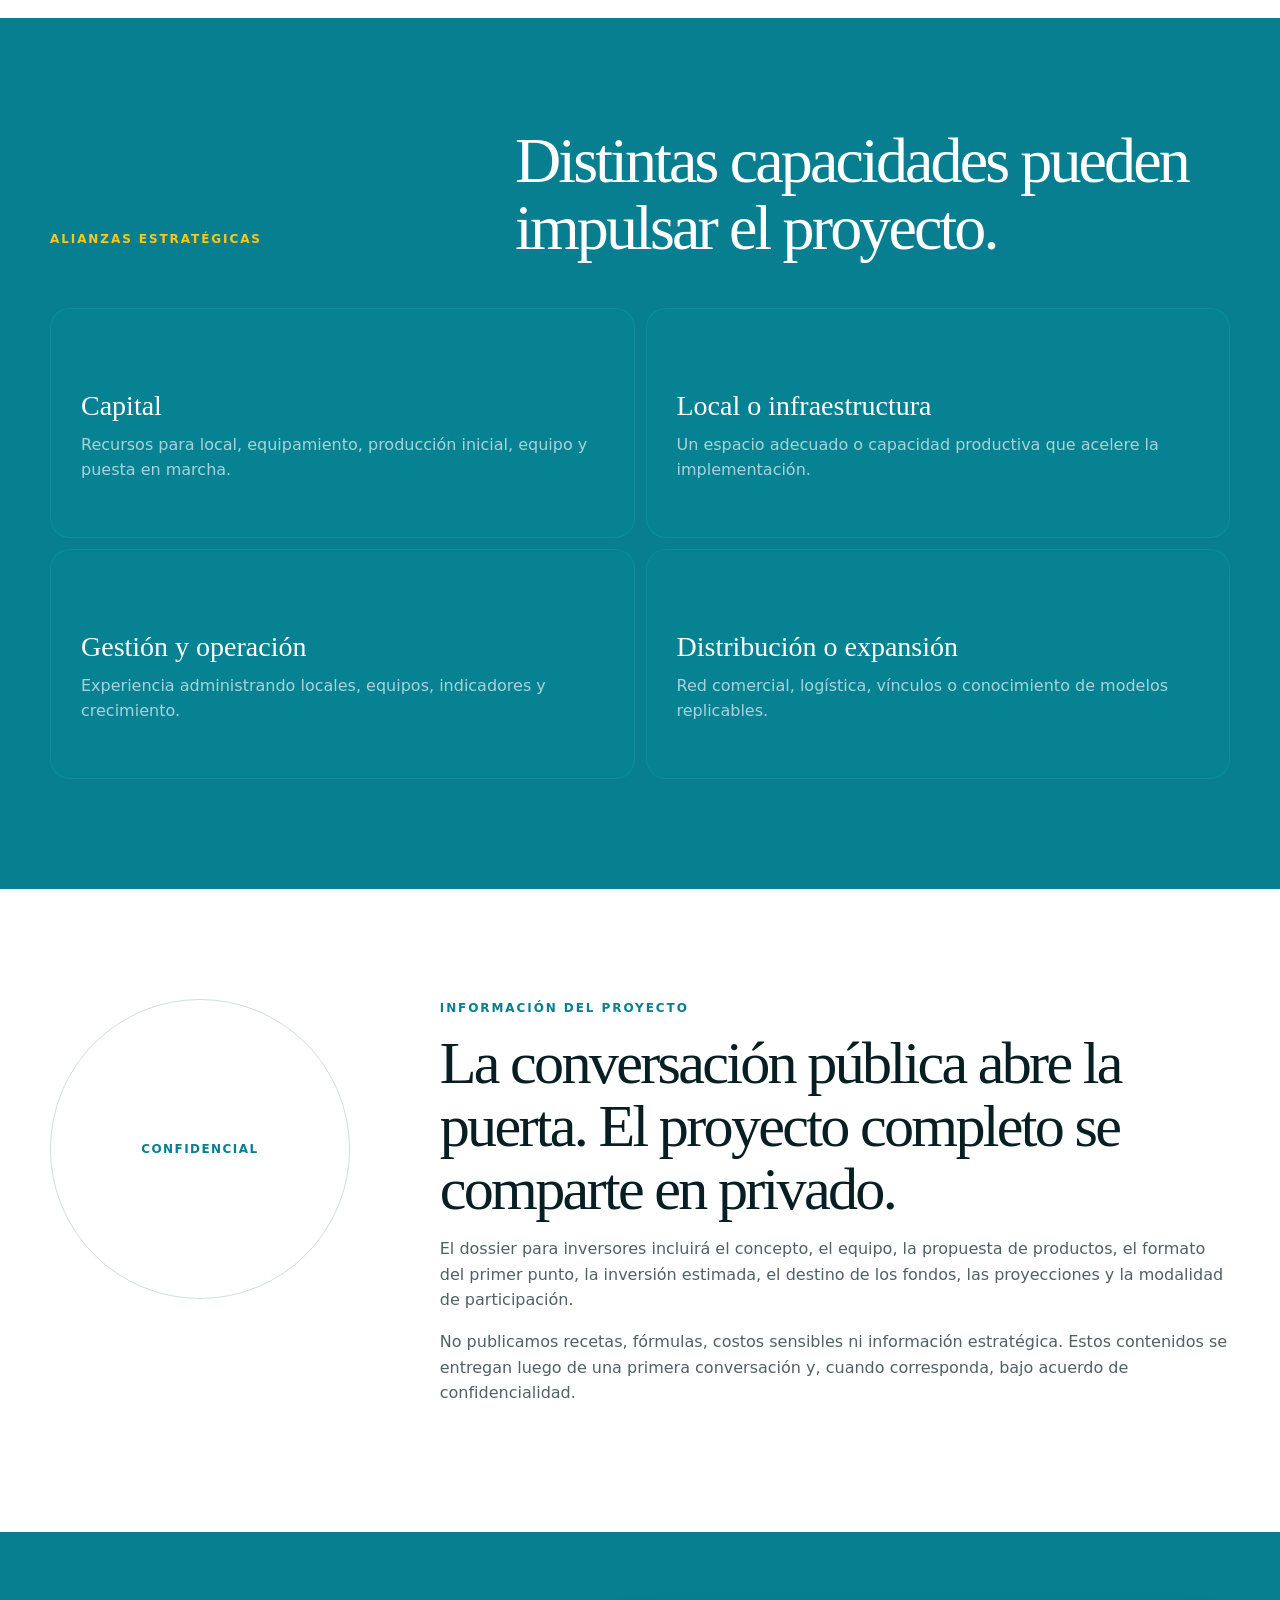
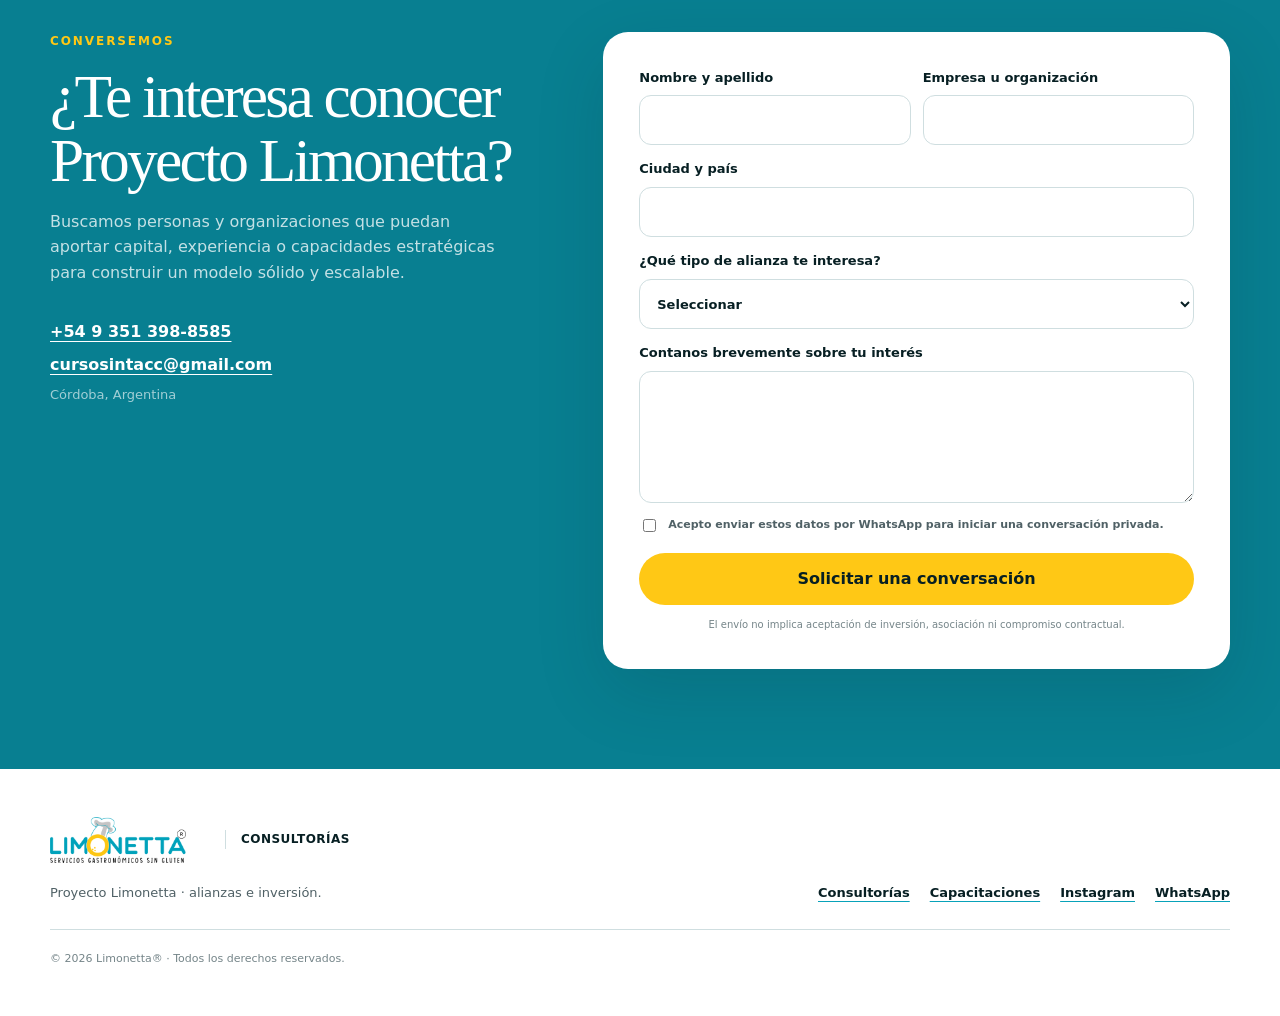
==== commit b67b2f7d: "Add files via upload" ====
--- a/proyecto-limonetta.html
+++ b/proyecto-limonetta.html
@@ -4,7 +4,7 @@
     <meta charset="utf-8" />
     <meta name="viewport" content="width=device-width, initial-scale=1" />
     <meta name="description" content="Proyecto de expansión Limonetta: pastelería especializada sin gluten, alianzas estratégicas e inversión." />
-    <meta name="theme-color" content="#071f23" />
+    <meta name="theme-color" content="#eaf8fa" />
     <meta property="og:type" content="website" />
     <meta property="og:title" content="Proyecto Limonetta® | Alianzas e inversión" />
     <meta property="og:description" content="Una pastelería sin gluten con identidad propia y un modelo preparado para crecer." />
@@ -42,7 +42,7 @@
         <div class="hero-grid" aria-hidden="true"></div>
         <div class="invest-inner">
           <div class="invest-copy reveal">
-            <p class="eyebrow light">Proyecto de expansión Limonetta®</p>
+            <p class="eyebrow">Proyecto de expansión Limonetta®</p>
             <h1>Durante nueve años ayudamos a crear proyectos sin gluten. Ahora queremos expandir el nuestro.</h1>
             <p>Una pastelería especializada, con productos propios, procesos estandarizados y una experiencia pensada para convertirse en un modelo replicable.</p>
             <div class="hero-actions">
--- a/styles.css
+++ b/styles.css
@@ -7,6 +7,7 @@
   --teal-pale: #eaf8fa;
   --yellow: #ffc815;
   --yellow-pale: #fff2ae;
+  --cream: #fffaf0;
   --paper: #ffffff;
   --mist: #f3f7f7;
   --line: #cfdee0;
@@ -167,8 +168,8 @@
 .button:hover { transform: translateY(-2px); }
 .button-primary { color: var(--ink); background: var(--yellow); }
 .button-primary:hover { background: #ffe066; }
-.button-ghost { border-color: rgba(255,255,255,.42); color: var(--white); background: rgba(255,255,255,.07); }
-.button-ghost:hover { background: rgba(255,255,255,.14); }
+.button-ghost { border-color: rgba(8,127,145,.48); color: var(--teal-dark); background: rgba(255,255,255,.72); }
+.button-ghost:hover { border-color: var(--teal-dark); background: var(--white); }
 .button.full { width: 100%; }
 .button:focus-visible, button:focus-visible, a:focus-visible, input:focus-visible, textarea:focus-visible, select:focus-visible, summary:focus-visible {
   outline: 3px solid #8fddea;
@@ -180,14 +181,14 @@
   position: relative;
   min-height: calc(100svh - 82px);
   overflow: hidden;
-  color: var(--white);
-  background: var(--ink);
+  color: var(--ink);
+  background: linear-gradient(135deg, #ffffff 0%, var(--teal-pale) 58%, var(--cream) 100%);
 }
 .hero-grid, .invest-hero .hero-grid {
   position: absolute;
   inset: 0;
-  opacity: .2;
-  background-image: linear-gradient(rgba(255,255,255,.09) 1px, transparent 1px), linear-gradient(90deg, rgba(255,255,255,.09) 1px, transparent 1px);
+  opacity: .42;
+  background-image: linear-gradient(rgba(8,127,145,.09) 1px, transparent 1px), linear-gradient(90deg, rgba(8,127,145,.09) 1px, transparent 1px);
   background-size: 62px 62px;
   mask-image: linear-gradient(to bottom, black 0%, transparent 80%);
 }
@@ -202,15 +203,15 @@
   right: -90px;
   width: 610px;
   height: 610px;
-  border: 1px solid rgba(8,162,185,.48);
-  box-shadow: inset 0 0 100px rgba(8,162,185,.1);
+  border: 1px solid rgba(8,162,185,.32);
+  box-shadow: inset 0 0 100px rgba(8,162,185,.08);
 }
 .hero-orb-two {
   right: 28%;
   bottom: -390px;
   width: 680px;
   height: 680px;
-  background: rgba(8,162,185,.16);
+  background: rgba(8,162,185,.12);
   filter: blur(70px);
 }
 .hero-inner {
@@ -226,15 +227,17 @@
   align-items: center;
 }
 .hero-copy h1 { max-width: 760px; font-size: clamp(3.1rem, 5.55vw, 6rem); }
-.hero-lead { max-width: 660px; margin: 29px 0 0; color: rgba(255,255,255,.76); font-size: 18px; line-height: 1.68; }
+.hero-eyebrow { color: var(--teal-dark); }
+.hero-seal { display: inline-flex; max-width: 680px; margin: 0 0 24px; padding: 8px 13px; border: 1px solid rgba(8,127,145,.28); border-radius: 999px; color: var(--teal-dark); background: rgba(255,255,255,.75); font-size: 11px; font-weight: 850; letter-spacing: .025em; }
+.hero-lead { max-width: 660px; margin: 29px 0 0; color: var(--ink-soft); font-size: 18px; line-height: 1.68; }
 .hero-actions { display: flex; flex-wrap: wrap; gap: 11px; margin-top: 35px; }
 .hero-board {
   position: relative;
   padding: 24px;
-  border: 1px solid rgba(8,162,185,.54);
+  border: 1px solid rgba(8,162,185,.32);
   border-radius: 28px;
-  background: rgba(8, 47, 54, .79);
-  box-shadow: 0 35px 100px rgba(0,0,0,.32);
+  background: rgba(255,255,255,.88);
+  box-shadow: 0 35px 100px rgba(8,79,91,.16);
   backdrop-filter: blur(15px);
 }
 .hero-board::before {
@@ -247,18 +250,19 @@
   background: var(--yellow);
   content: "";
 }
-.board-header { display: flex; justify-content: space-between; gap: 20px; color: rgba(255,255,255,.65); font-size: 11px; font-weight: 800; letter-spacing: .08em; text-transform: uppercase; }
-.status-dot { color: #7ee09a; }
+.board-header { display: flex; justify-content: space-between; gap: 20px; color: var(--ink-soft); font-size: 11px; font-weight: 800; letter-spacing: .08em; text-transform: uppercase; }
+.status-dot { color: var(--teal-dark); }
 .status-dot::before { display: inline-block; width: 7px; height: 7px; margin-right: 6px; border-radius: 50%; background: currentColor; content: ""; }
 .board-main { padding: 52px 4px 40px; }
 .board-number { color: var(--yellow); font-family: Georgia, serif; font-size: 18px; }
 .board-main h2 { margin-top: 12px; font-size: clamp(2.1rem, 3.5vw, 3.4rem); }
-.board-main p { margin: 17px 0 0; color: rgba(255,255,255,.66); }
-.board-cards { display: grid; grid-template-columns: repeat(3, 1fr); gap: 8px; }
-.board-cards article { min-height: 120px; padding: 16px; border: 1px solid rgba(255,255,255,.11); border-radius: 15px; background: rgba(255,255,255,.05); }
-.board-cards span, .board-cards strong { display: block; }
-.board-cards span { margin-bottom: 23px; color: var(--yellow); font-size: 10px; text-transform: uppercase; }
-.board-cards strong { font-size: 13px; line-height: 1.35; }
+.board-main p { margin: 17px 0 0; color: var(--ink-soft); }
+.route-graphic { display: grid; grid-template-columns: 1fr auto 1fr auto 1fr auto 1fr; gap: 7px; align-items: center; }
+.route-graphic i { color: var(--teal); font-size: 18px; font-style: normal; }
+.route-step { min-height: 105px; padding: 14px 10px; border: 1px solid var(--line); border-radius: 15px; background: linear-gradient(180deg, var(--white), var(--teal-pale)); }
+.route-step span, .route-step strong { display: block; }
+.route-step span { margin-bottom: 28px; color: var(--teal-dark); font-family: Georgia, serif; font-size: 12px; }
+.route-step strong { font-size: 12px; line-height: 1.2; }
 .proof-bar {
   position: absolute;
   right: 0;
@@ -270,14 +274,14 @@
   width: min(var(--content), calc(100% - 40px));
   margin: 0 auto;
   padding: 22px 0 25px;
-  border-top: 1px solid rgba(255,255,255,.18);
-  color: rgba(255,255,255,.61);
+  border-top: 1px solid rgba(8,127,145,.2);
+  color: var(--ink-soft);
   font-size: 12px;
 }
-.proof-bar span { padding: 0 26px; border-right: 1px solid rgba(255,255,255,.16); }
+.proof-bar span { padding: 0 26px; border-right: 1px solid rgba(8,127,145,.18); }
 .proof-bar span:first-child { padding-left: 0; }
 .proof-bar span:last-child { padding-right: 0; border-right: 0; }
-.proof-bar strong { display: block; color: var(--white); font-size: 15px; }
+.proof-bar strong { display: block; color: var(--ink); font-size: 15px; }
 
 /* Positioning */
 .positioning { display: grid; padding-bottom: 82px; grid-template-columns: .95fr 1.05fr; gap: 86px; }
@@ -295,31 +299,59 @@
 }
 .audience-strip span { padding: 9px 15px; border: 1px solid var(--line); border-radius: 999px; color: var(--ink-soft); font-size: 13px; font-weight: 750; }
 
+/* Expansion graphic */
+.growth-visual { padding: 105px 20px; overflow: hidden; background: var(--cream); }
+.growth-inner { display: grid; width: min(var(--content), 100%); margin: 0 auto; grid-template-columns: .9fr 1.1fr; gap: 85px; align-items: center; }
+.growth-copy h2 { font-size: clamp(2.8rem, 4.8vw, 4.8rem); }
+.growth-copy > p:not(.eyebrow) { max-width: 590px; margin-top: 25px; color: var(--ink-soft); }
+.growth-copy blockquote { margin: 31px 0 0; padding: 18px 0 18px 24px; border-left: 5px solid var(--yellow); color: var(--teal-dark); font-family: Georgia, "Times New Roman", serif; font-size: clamp(1.35rem, 2.2vw, 2rem); line-height: 1.25; }
+.expansion-graphic { position: relative; min-height: 500px; border: 1px solid rgba(8,162,185,.25); border-radius: 32px; overflow: hidden; background: radial-gradient(circle at 50% 50%, #ffffff 0 10%, var(--teal-pale) 46%, #d5f2f5 100%); box-shadow: 0 28px 75px rgba(8,79,91,.12); }
+.expansion-graphic::before { position: absolute; inset: 0; opacity: .55; background-image: radial-gradient(rgba(8,127,145,.26) 1px, transparent 1px); background-size: 23px 23px; content: ""; }
+.orbit { position: absolute; top: 50%; left: 50%; border: 1px dashed rgba(8,127,145,.45); border-radius: 50%; transform: translate(-50%, -50%); }
+.orbit-one { width: 290px; height: 290px; }
+.orbit-two { width: 470px; height: 470px; }
+.origin-card { position: absolute; top: 50%; left: 50%; display: grid; width: 170px; height: 170px; border: 7px solid rgba(255,255,255,.78); border-radius: 50%; place-content: center; text-align: center; background: var(--yellow); box-shadow: 0 18px 45px rgba(7,31,35,.15); transform: translate(-50%, -50%); }
+.origin-card small, .origin-card strong, .origin-card span { display: block; }
+.origin-card small { font-size: 10px; font-weight: 850; letter-spacing: .12em; text-transform: uppercase; }
+.origin-card strong { font-family: Georgia, serif; font-size: 31px; font-weight: 500; line-height: 1.1; }
+.origin-card span { color: rgba(7,31,35,.68); font-size: 12px; }
+.destination { position: absolute; display: flex; min-width: 158px; padding: 13px 16px; border: 1px solid rgba(8,127,145,.25); border-radius: 14px; align-items: center; gap: 11px; background: rgba(255,255,255,.9); box-shadow: 0 12px 35px rgba(8,79,91,.1); }
+.destination span { display: grid; width: 31px; height: 31px; border-radius: 50%; place-items: center; color: var(--white); background: var(--teal-dark); font-size: 10px; font-weight: 900; }
+.destination strong { font-size: 13px; }
+.destination-one { top: 44px; left: 41px; }
+.destination-two { top: 82px; right: 32px; }
+.destination-three { right: 54px; bottom: 48px; }
+.map-dot { position: absolute; z-index: 2; width: 12px; height: 12px; border: 3px solid var(--white); border-radius: 50%; background: var(--yellow); box-shadow: 0 0 0 4px rgba(255,200,21,.24); }
+.dot-cordoba { top: 33%; left: 30%; }
+.dot-argentina { top: 27%; right: 27%; }
+.dot-world { right: 30%; bottom: 28%; }
+
 /* Services */
-.services { position: relative; color: var(--white); background: var(--ink); }
-.services::before { position: absolute; top: 0; right: 0; width: 38%; height: 420px; background: linear-gradient(135deg, transparent, rgba(8,162,185,.14)); content: ""; }
+.services { position: relative; color: var(--ink); background: var(--teal-pale); }
+.services::before { position: absolute; top: 0; right: 0; width: 38%; height: 420px; background: linear-gradient(135deg, transparent, rgba(8,162,185,.12)); content: ""; }
 .services-inner { position: relative; }
 .services-heading { display: grid; grid-template-columns: 1.2fr .8fr; gap: 80px; align-items: end; margin-bottom: 55px; }
 .services-heading .eyebrow { grid-column: 1 / -1; margin-bottom: -52px; }
-.services-heading p:last-child { margin: 0 0 8px; color: rgba(255,255,255,.63); }
+.services-heading p:last-child { margin: 0 0 8px; color: var(--ink-soft); }
 .service-grid { display: grid; grid-template-columns: repeat(2, 1fr); gap: 12px; }
 .service-card {
   position: relative;
   min-height: 350px;
   padding: 33px;
-  border: 1px solid rgba(8,162,185,.34);
+  border: 1px solid rgba(8,162,185,.25);
   border-radius: 23px;
   overflow: hidden;
-  background: rgba(8,162,185,.06);
+  background: rgba(255,255,255,.84);
+  box-shadow: 0 18px 50px rgba(8,79,91,.07);
   transition: transform .2s ease, border-color .2s ease, background-color .2s ease;
 }
-.service-card:hover { transform: translateY(-4px); border-color: rgba(8,162,185,.8); background: rgba(8,162,185,.1); }
+.service-card:hover { transform: translateY(-4px); border-color: rgba(8,162,185,.8); background: var(--white); }
 .service-card::after { position: absolute; right: -42px; bottom: -42px; width: 150px; height: 150px; border: 1px solid rgba(255,200,21,.18); border-radius: 50%; content: ""; }
 .service-number { color: var(--yellow); font-family: Georgia, serif; }
 .service-card h3 { max-width: 510px; margin: 47px 0 12px; font-family: Georgia, serif; font-size: 28px; font-weight: 500; }
-.service-card p { max-width: 570px; margin: 0; color: rgba(255,255,255,.68); }
+.service-card p { max-width: 570px; margin: 0; color: var(--ink-soft); }
 .service-card ul { display: flex; margin: 25px 0 0; padding: 0; flex-wrap: wrap; gap: 7px; list-style: none; }
-.service-card li { padding: 6px 9px; border: 1px solid rgba(255,255,255,.11); border-radius: 8px; color: rgba(255,255,255,.74); background: rgba(255,255,255,.04); font-size: 11px; }
+.service-card li { padding: 6px 9px; border: 1px solid var(--line); border-radius: 8px; color: var(--teal-dark); background: var(--teal-pale); font-size: 11px; }
 
 /* Method */
 .method { display: grid; grid-template-columns: .86fr 1.14fr; gap: 105px; }
@@ -359,7 +391,7 @@
 .deliverables-list span { position: relative; padding: 17px 45px 17px 0; border-bottom: 1px solid var(--line); font-weight: 800; }
 .deliverables-list span::after { position: absolute; top: 50%; right: 6px; color: var(--teal); content: "✓"; transform: translateY(-50%); }
 .about { display: grid; padding-top: 30px; grid-template-columns: .75fr 1.25fr; gap: 92px; align-items: center; }
-.about-identity { display: grid; min-height: 400px; padding: 38px; border-radius: 28px; align-content: space-between; color: var(--white); background: var(--ink); }
+.about-identity { display: grid; min-height: 400px; padding: 38px; border-radius: 28px; align-content: space-between; color: var(--white); background: linear-gradient(145deg, var(--teal-dark), var(--teal)); }
 .about-mark { display: grid; width: 150px; height: 150px; border: 2px solid var(--teal); border-radius: 50%; place-items: center; color: var(--yellow); font-family: Georgia, serif; font-size: 88px; }
 .about-mark span { position: absolute; margin: -85px 0 0 90px; color: var(--white); font-family: sans-serif; font-size: 14px; }
 .about-identity p { margin: 0; font-size: 17px; font-weight: 800; line-height: 1.4; }
@@ -368,17 +400,17 @@
 .about-copy .lead { color: var(--ink); }
 
 /* Project callout */
-.project-callout { position: relative; padding: 105px 20px; overflow: hidden; color: var(--white); background: var(--ink); }
+.project-callout { position: relative; padding: 105px 20px; overflow: hidden; color: var(--ink); background: linear-gradient(135deg, var(--yellow-pale), var(--cream)); }
 .project-callout::after { position: absolute; right: -220px; bottom: -340px; width: 680px; height: 680px; border: 1px solid rgba(8,162,185,.48); border-radius: 50%; content: ""; }
 .project-callout-inner { position: relative; z-index: 2; display: grid; width: min(var(--content), 100%); margin: 0 auto; grid-template-columns: 1.14fr .86fr; gap: 90px; align-items: center; }
 .project-copy h2 { font-size: clamp(2.8rem, 5.1vw, 5.1rem); }
-.project-copy > p:not(.eyebrow) { max-width: 730px; margin: 27px 0 32px; color: rgba(255,255,255,.7); font-size: 18px; }
-.project-panel { padding: 35px; border: 1px solid rgba(8,162,185,.42); border-radius: 24px; background: rgba(8,162,185,.08); }
+.project-copy > p:not(.eyebrow) { max-width: 730px; margin: 27px 0 32px; color: var(--ink-soft); font-size: 18px; }
+.project-panel { padding: 35px; border: 1px solid rgba(8,162,185,.32); border-radius: 24px; background: rgba(255,255,255,.7); }
 .project-panel > span { color: var(--yellow); font-size: 11px; font-weight: 900; letter-spacing: .14em; text-transform: uppercase; }
 .project-panel h3 { margin: 22px 0; font-family: Georgia, serif; font-size: 33px; font-weight: 500; }
-.project-panel ul { margin: 0; padding-left: 19px; color: rgba(255,255,255,.75); }
+.project-panel ul { margin: 0; padding-left: 19px; color: var(--ink-soft); }
 .project-panel li { margin-bottom: 8px; }
-.project-panel p { margin: 24px 0 0; padding-top: 20px; border-top: 1px solid rgba(255,255,255,.14); color: rgba(255,255,255,.55); font-size: 12px; }
+.project-panel p { margin: 24px 0 0; padding-top: 20px; border-top: 1px solid rgba(8,127,145,.18); color: var(--ink-soft); font-size: 12px; }
 
 /* FAQ */
 .faq { display: grid; grid-template-columns: .7fr 1.3fr; gap: 100px; }
@@ -425,11 +457,11 @@
 .toast.show { opacity: 1; transform: translateY(0); }
 
 /* Project page */
-.invest-hero { position: relative; min-height: calc(100svh - 82px); overflow: hidden; color: var(--white); background: var(--ink); }
+.invest-hero { position: relative; min-height: calc(100svh - 82px); overflow: hidden; color: var(--ink); background: linear-gradient(135deg, var(--white), var(--teal-pale)); }
 .invest-hero::after { position: absolute; top: -120px; right: -150px; width: 640px; height: 640px; border: 90px solid rgba(8,162,185,.13); border-radius: 50%; content: ""; }
 .invest-inner { position: relative; z-index: 2; display: grid; width: min(var(--content), calc(100% - 40px)); min-height: calc(100svh - 82px); margin: 0 auto; padding: 90px 0; grid-template-columns: 1.15fr .85fr; gap: 85px; align-items: center; }
 .invest-copy h1 { max-width: 850px; font-size: clamp(3.2rem, 5.8vw, 6.2rem); }
-.invest-copy > p:not(.eyebrow) { max-width: 690px; margin: 29px 0 0; color: rgba(255,255,255,.74); font-size: 18px; }
+.invest-copy > p:not(.eyebrow) { max-width: 690px; margin: 29px 0 0; color: var(--ink-soft); font-size: 18px; }
 .invest-card { padding: 37px; border-radius: 27px; color: var(--ink); background: var(--yellow); box-shadow: 0 35px 90px rgba(0,0,0,.3); }
 .invest-card h2 { font-size: clamp(2.3rem, 3.9vw, 3.7rem); }
 .invest-card > p:not(.eyebrow) { color: rgba(7,31,35,.73); }
@@ -461,7 +493,7 @@
 .roadmap-list li > span { color: var(--teal-dark); font-family: Georgia, serif; }
 .roadmap-list h3 { margin: 0 0 7px; font-size: 20px; }
 .roadmap-list p { margin: 0; color: var(--ink-soft); }
-.partner-profile { color: var(--white); background: var(--ink); }
+.partner-profile { color: var(--white); background: var(--teal-dark); }
 .partner-heading { display: grid; grid-template-columns: .7fr 1.3fr; gap: 80px; margin-bottom: 47px; align-items: end; }
 .partner-heading .eyebrow { margin-bottom: 12px; }
 .partner-heading h2 { font-size: clamp(2.8rem, 5vw, 4.8rem); }
@@ -520,7 +552,7 @@
   .proof-bar { grid-template-columns: repeat(3, 1fr); }
   .proof-bar span { padding: 0 13px; }
 
-  .positioning, .services-heading, .method, .experience-heading, .deliverables, .about, .project-callout-inner, .faq, .contact-inner,
+  .positioning, .growth-inner, .services-heading, .method, .experience-heading, .deliverables, .about, .project-callout-inner, .faq, .contact-inner,
   .invest-inner, .vision, .traction-inner, .roadmap, .confidential { grid-template-columns: 1fr; gap: 45px; }
   .services-heading .eyebrow, .experience-heading .eyebrow { grid-column: auto; margin-bottom: -25px; }
   .method-heading, .contact-copy, .roadmap-heading { position: static; }
@@ -556,7 +588,22 @@
   .proof-bar { grid-template-columns: 1fr; padding: 16px 0; }
   .proof-bar span { padding: 7px 0; border-right: 0; }
   .proof-bar strong { display: inline; margin-right: 5px; }
+  .hero-seal { border-radius: 14px; line-height: 1.35; }
+  .route-graphic { grid-template-columns: 1fr 1fr; }
+  .route-graphic i { display: none; }
+  .route-step { min-height: 92px; }
+  .route-step span { margin-bottom: 18px; }
   .positioning { padding-bottom: 65px; }
+  .growth-visual { padding: 75px 15px; }
+  .expansion-graphic { min-height: 430px; }
+  .orbit-one { width: 230px; height: 230px; }
+  .orbit-two { width: 370px; height: 370px; }
+  .origin-card { width: 145px; height: 145px; }
+  .origin-card strong { font-size: 27px; }
+  .destination { min-width: 135px; padding: 10px; }
+  .destination-one { top: 28px; left: 18px; }
+  .destination-two { top: 75px; right: 14px; }
+  .destination-three { right: 25px; bottom: 30px; }
   .section h2, .project-copy h2, .contact-copy h2, .traction-copy h2 { font-size: clamp(2.55rem, 12vw, 3.65rem); }
   .lead { font-size: 18px; }
   .audience-strip { margin-top: 0; }
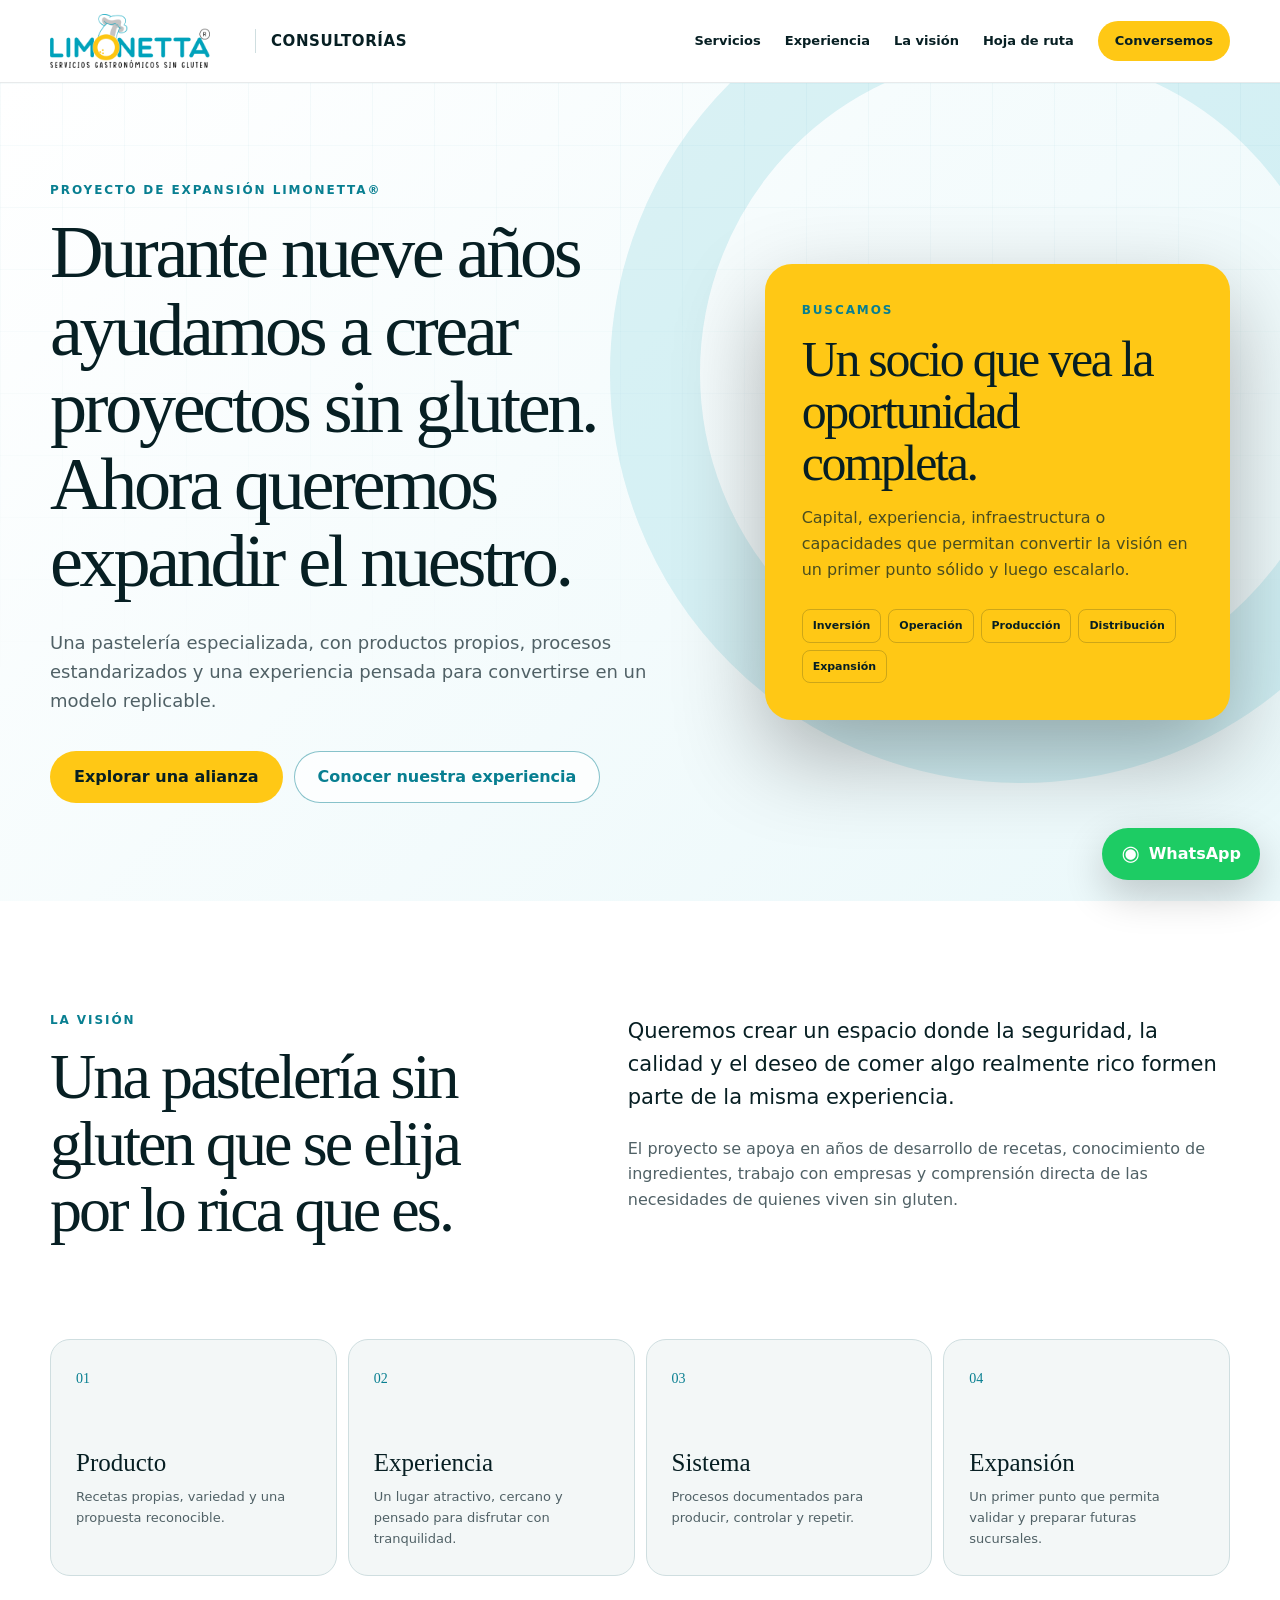
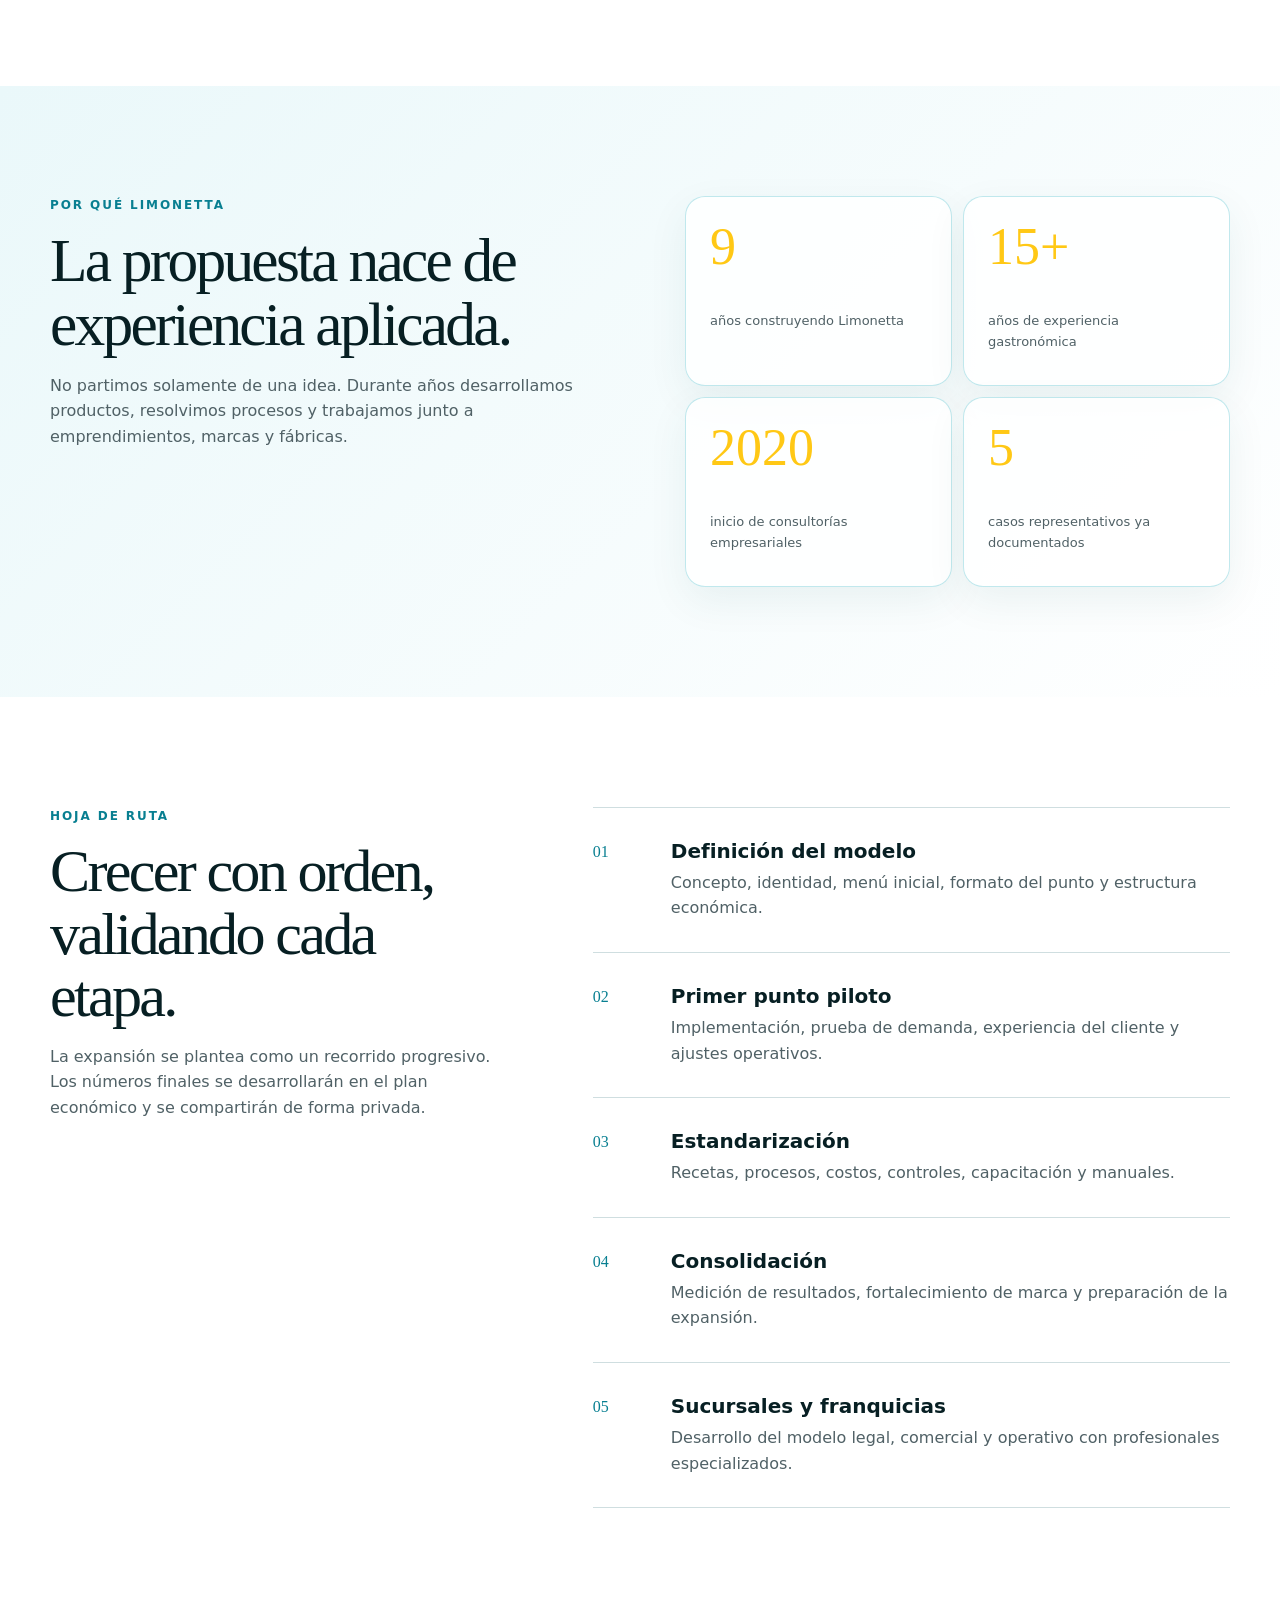
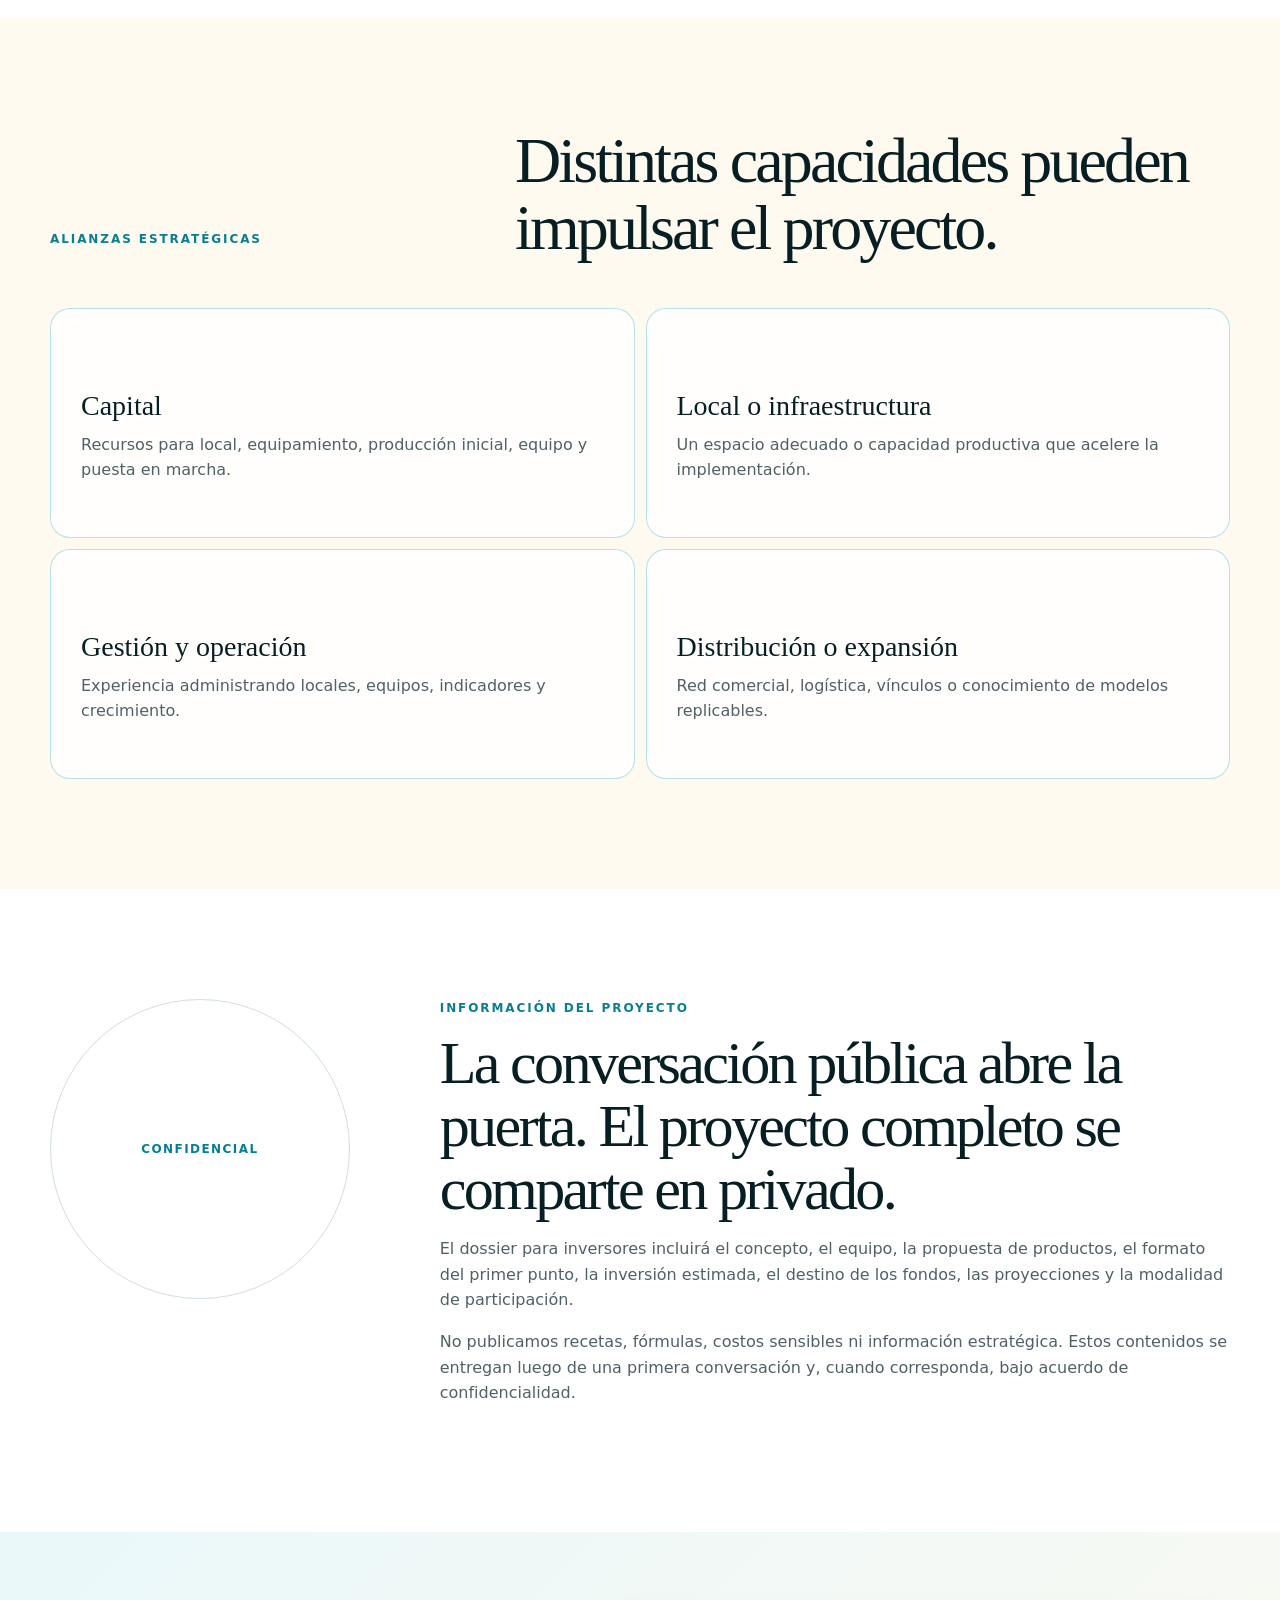
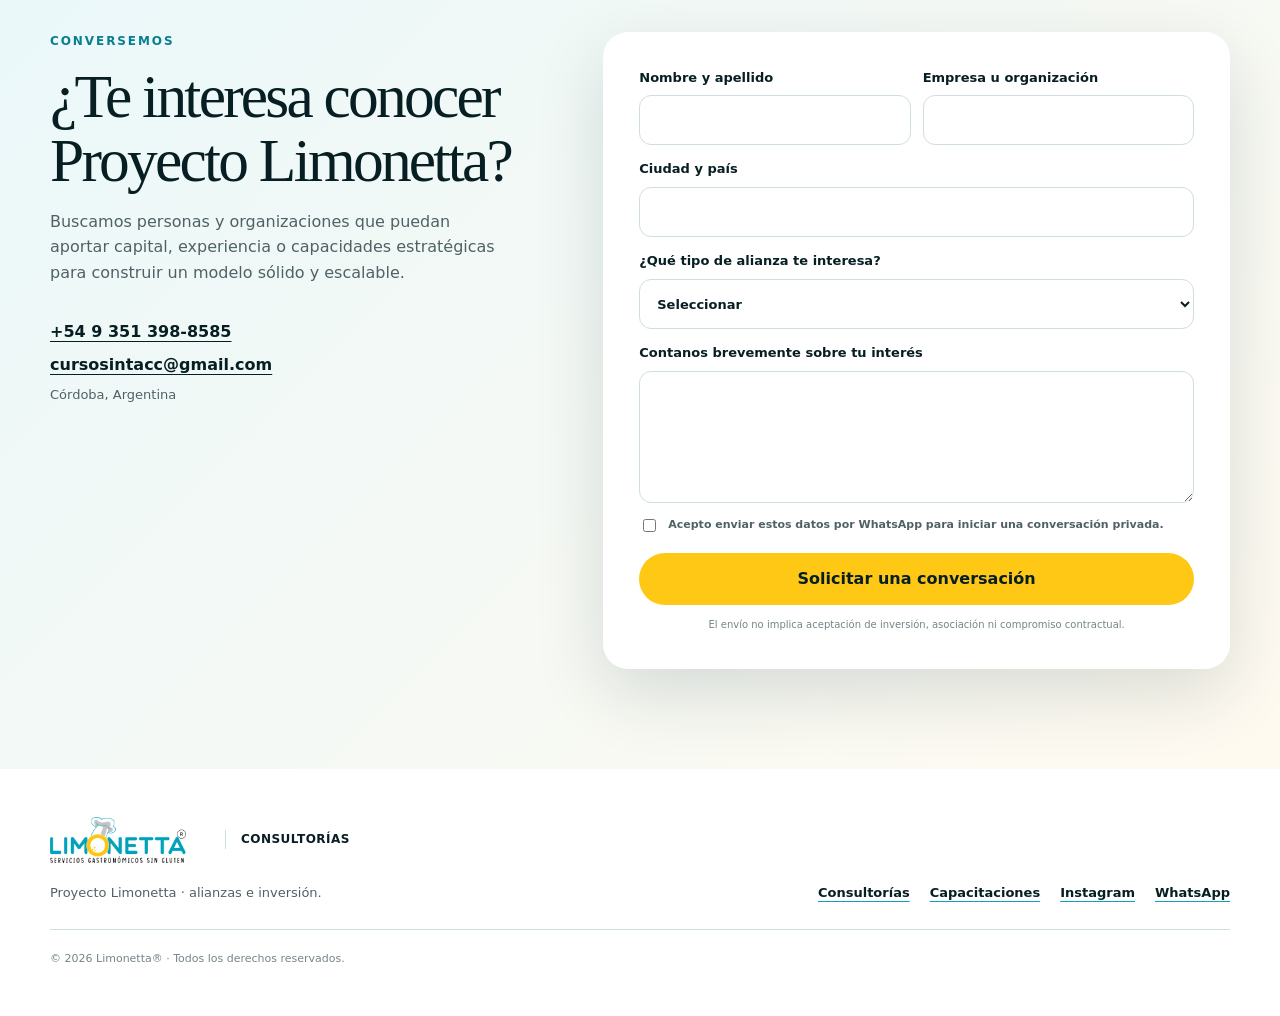
==== commit ae5f50b4: "Add files via upload" ====
--- a/proyecto-limonetta.html
+++ b/proyecto-limonetta.html
@@ -79,7 +79,7 @@
       <section class="traction" aria-labelledby="traction-title">
         <div class="section traction-inner">
           <div class="traction-copy reveal">
-            <p class="eyebrow light">Por qué Limonetta</p>
+            <p class="eyebrow">Por qué Limonetta</p>
             <h2 id="traction-title">La propuesta nace de experiencia aplicada.</h2>
             <p>No partimos solamente de una idea. Durante años desarrollamos productos, resolvimos procesos y trabajamos junto a emprendimientos, marcas y fábricas.</p>
           </div>
@@ -110,7 +110,7 @@
       <section class="partner-profile" aria-labelledby="partner-title">
         <div class="section partner-inner">
           <div class="partner-heading reveal">
-            <p class="eyebrow light">Alianzas estratégicas</p>
+            <p class="eyebrow">Alianzas estratégicas</p>
             <h2 id="partner-title">Distintas capacidades pueden impulsar el proyecto.</h2>
           </div>
           <div class="partner-grid">
@@ -135,7 +135,7 @@
       <section class="contact invest-contact" id="alianzas" aria-labelledby="alliance-title">
         <div class="contact-inner">
           <div class="contact-copy reveal">
-            <p class="eyebrow light">Conversemos</p>
+            <p class="eyebrow">Conversemos</p>
             <h2 id="alliance-title">¿Te interesa conocer Proyecto Limonetta?</h2>
             <p>Buscamos personas y organizaciones que puedan aportar capital, experiencia o capacidades estratégicas para construir un modelo sólido y escalable.</p>
             <div class="contact-direct"><a href="tel:+5493513988585">+54 9 351 398-8585</a><a href="mailto:cursosintacc@gmail.com">cursosintacc@gmail.com</a><span>Córdoba, Argentina</span></div>
--- a/styles.css
+++ b/styles.css
@@ -53,7 +53,7 @@
   padding: 11px 17px;
   border-radius: 12px;
   color: var(--white);
-  background: var(--ink);
+  background: var(--teal-dark);
   transition: top .2s ease;
 }
 .skip-link:focus { top: 18px; }
@@ -250,10 +250,13 @@
   background: var(--yellow);
   content: "";
 }
+.hero-photo { position: relative; margin: 23px 0 0; border-radius: 20px; overflow: hidden; background: var(--teal-pale); }
+.hero-photo img { display: block; width: 100%; aspect-ratio: 16 / 9; object-fit: cover; }
+.hero-photo figcaption { position: absolute; right: 10px; bottom: 10px; left: 10px; padding: 8px 11px; border-radius: 10px; color: var(--ink); background: rgba(255,255,255,.9); font-size: 9px; font-weight: 900; letter-spacing: .07em; text-align: center; text-transform: uppercase; backdrop-filter: blur(8px); }
 .board-header { display: flex; justify-content: space-between; gap: 20px; color: var(--ink-soft); font-size: 11px; font-weight: 800; letter-spacing: .08em; text-transform: uppercase; }
 .status-dot { color: var(--teal-dark); }
 .status-dot::before { display: inline-block; width: 7px; height: 7px; margin-right: 6px; border-radius: 50%; background: currentColor; content: ""; }
-.board-main { padding: 52px 4px 40px; }
+.board-main { padding: 31px 4px 27px; }
 .board-number { color: var(--yellow); font-family: Georgia, serif; font-size: 18px; }
 .board-main h2 { margin-top: 12px; font-size: clamp(2.1rem, 3.5vw, 3.4rem); }
 .board-main p { margin: 17px 0 0; color: var(--ink-soft); }
@@ -345,13 +348,28 @@
   box-shadow: 0 18px 50px rgba(8,79,91,.07);
   transition: transform .2s ease, border-color .2s ease, background-color .2s ease;
 }
+.service-number { position: absolute; top: 31px; right: 32px; }
+.service-symbol { display: grid; width: 58px; height: 58px; border: 1px solid rgba(8,162,185,.28); border-radius: 18px; place-items: center; color: var(--teal-dark); background: linear-gradient(145deg, var(--white), #dff5f7); font-size: 11px; font-weight: 950; letter-spacing: .04em; box-shadow: 0 10px 24px rgba(8,79,91,.08); }
 .service-card:hover { transform: translateY(-4px); border-color: rgba(8,162,185,.8); background: var(--white); }
 .service-card::after { position: absolute; right: -42px; bottom: -42px; width: 150px; height: 150px; border: 1px solid rgba(255,200,21,.18); border-radius: 50%; content: ""; }
-.service-number { color: var(--yellow); font-family: Georgia, serif; }
+.service-number { color: var(--teal-dark); font-family: Georgia, serif; }
 .service-card h3 { max-width: 510px; margin: 47px 0 12px; font-family: Georgia, serif; font-size: 28px; font-weight: 500; }
 .service-card p { max-width: 570px; margin: 0; color: var(--ink-soft); }
 .service-card ul { display: flex; margin: 25px 0 0; padding: 0; flex-wrap: wrap; gap: 7px; list-style: none; }
-.service-card li { padding: 6px 9px; border: 1px solid var(--line); border-radius: 8px; color: var(--teal-dark); background: var(--teal-pale); font-size: 11px; }
+.service-card li { position: relative; padding: 7px 10px 7px 25px; border: 1px solid var(--line); border-radius: 9px; color: var(--teal-dark); background: var(--teal-pale); font-size: 11px; }
+.service-card li::before { position: absolute; top: 50%; left: 9px; display: grid; width: 10px; height: 10px; border-radius: 50%; place-items: center; color: var(--ink); background: var(--yellow); content: ""; transform: translateY(-50%); }
+
+/* Visual story */
+.visual-story { display: grid; grid-template-columns: 1.08fr .92fr; gap: 70px; align-items: center; }
+.story-image { position: relative; margin: 0; border-radius: 30px; overflow: hidden; box-shadow: 0 26px 70px rgba(8,79,91,.13); }
+.story-image img { display: block; width: 100%; aspect-ratio: 16 / 10; object-fit: cover; }
+.story-image figcaption { position: absolute; right: 15px; bottom: 15px; left: 15px; padding: 10px 13px; border-radius: 12px; color: var(--ink-soft); background: rgba(255,255,255,.92); font-size: 10px; font-weight: 800; text-align: center; }
+.story-copy h2 { font-size: clamp(2.65rem, 4.4vw, 4.35rem); }
+.story-points { display: grid; margin-top: 32px; border-top: 1px solid var(--line); }
+.story-points article { display: grid; padding: 22px 0; border-bottom: 1px solid var(--line); grid-template-columns: 45px 1fr; gap: 17px; }
+.story-points article > span { display: grid; width: 38px; height: 38px; border-radius: 50%; place-items: center; color: var(--ink); background: var(--yellow); font-size: 10px; font-weight: 900; }
+.story-points h3 { margin: 0 0 6px; font-size: 18px; }
+.story-points p { margin: 0; color: var(--ink-soft); font-size: 13px; }
 
 /* Method */
 .method { display: grid; grid-template-columns: .86fr 1.14fr; gap: 105px; }
@@ -365,23 +383,23 @@
 .method-steps p { margin: 0; color: var(--ink-soft); }
 
 /* Cases */
-.experience { color: var(--white); background: var(--teal-dark); }
+.experience { color: var(--ink); background: linear-gradient(135deg, #dff5f7, #ffffff); }
 .experience-heading { display: grid; grid-template-columns: 1.15fr .85fr; gap: 80px; align-items: end; margin-bottom: 52px; }
 .experience-heading .eyebrow { grid-column: 1 / -1; margin-bottom: -53px; }
-.experience-heading p:last-child { margin: 0 0 8px; color: rgba(255,255,255,.72); }
+.experience-heading p:last-child { margin: 0 0 8px; color: var(--ink-soft); }
 .case-grid { display: grid; grid-template-columns: repeat(2, 1fr); gap: 12px; }
-.case-card { min-height: 300px; padding: 30px; border: 1px solid rgba(255,255,255,.23); border-radius: 22px; background: rgba(255,255,255,.07); }
+.case-card { min-height: 300px; padding: 30px; border: 1px solid rgba(8,162,185,.25); border-radius: 22px; background: rgba(255,255,255,.82); box-shadow: 0 15px 42px rgba(8,79,91,.06); }
 .case-card.featured { grid-column: 1 / -1; min-height: 330px; padding: 42px; color: var(--ink); background: var(--yellow); }
-.case-top { display: flex; justify-content: space-between; gap: 20px; color: rgba(255,255,255,.62); font-size: 11px; font-weight: 850; letter-spacing: .08em; text-transform: uppercase; }
+.case-top { display: flex; justify-content: space-between; gap: 20px; color: var(--ink-soft); font-size: 11px; font-weight: 850; letter-spacing: .08em; text-transform: uppercase; }
 .case-card.featured .case-top { color: rgba(7,31,35,.66); }
-.case-top strong { color: var(--white); font-size: 15px; letter-spacing: 0; text-transform: none; }
+.case-top strong { color: var(--teal-dark); font-size: 15px; letter-spacing: 0; text-transform: none; }
 .case-card.featured .case-top strong { color: var(--ink); }
 .case-card h3 { max-width: 600px; margin: 64px 0 13px; font-family: Georgia, serif; font-size: 31px; font-weight: 500; }
 .case-card.featured h3 { max-width: 840px; margin-top: 70px; font-size: clamp(2.4rem, 4.5vw, 4.5rem); }
-.case-card p { max-width: 770px; margin: 0; color: rgba(255,255,255,.7); }
+.case-card p { max-width: 770px; margin: 0; color: var(--ink-soft); }
 .case-card.featured p { color: rgba(7,31,35,.76); font-size: 17px; }
 .case-detail { display: inline-block; margin-top: 25px; padding: 7px 11px; border: 1px solid rgba(7,31,35,.2); border-radius: 8px; font-size: 11px; font-weight: 800; }
-.case-note { max-width: 820px; margin: 25px 0 0; color: rgba(255,255,255,.62); font-size: 12px; }
+.case-note { max-width: 820px; margin: 25px 0 0; color: var(--ink-soft); font-size: 12px; }
 
 /* Deliverables and About */
 .deliverables { display: grid; grid-template-columns: .95fr 1.05fr; gap: 86px; }
@@ -391,9 +409,9 @@
 .deliverables-list span { position: relative; padding: 17px 45px 17px 0; border-bottom: 1px solid var(--line); font-weight: 800; }
 .deliverables-list span::after { position: absolute; top: 50%; right: 6px; color: var(--teal); content: "✓"; transform: translateY(-50%); }
 .about { display: grid; padding-top: 30px; grid-template-columns: .75fr 1.25fr; gap: 92px; align-items: center; }
-.about-identity { display: grid; min-height: 400px; padding: 38px; border-radius: 28px; align-content: space-between; color: var(--white); background: linear-gradient(145deg, var(--teal-dark), var(--teal)); }
+.about-identity { display: grid; min-height: 400px; padding: 38px; border: 1px solid rgba(8,162,185,.25); border-radius: 28px; align-content: space-between; color: var(--ink); background: linear-gradient(145deg, #ffffff, var(--teal-pale)); box-shadow: 0 22px 60px rgba(8,79,91,.09); }
 .about-mark { display: grid; width: 150px; height: 150px; border: 2px solid var(--teal); border-radius: 50%; place-items: center; color: var(--yellow); font-family: Georgia, serif; font-size: 88px; }
-.about-mark span { position: absolute; margin: -85px 0 0 90px; color: var(--white); font-family: sans-serif; font-size: 14px; }
+.about-mark span { position: absolute; margin: -85px 0 0 90px; color: var(--teal-dark); font-family: sans-serif; font-size: 14px; }
 .about-identity p { margin: 0; font-size: 17px; font-weight: 800; line-height: 1.4; }
 .about-copy h2 { font-size: clamp(2.5rem, 4.5vw, 4.5rem); }
 .about-copy p:not(.eyebrow) { color: var(--ink-soft); }
@@ -424,14 +442,14 @@
 .accordion details p { margin: -6px 55px 24px 0; color: var(--ink-soft); }
 
 /* Contact */
-.contact { padding: 100px 20px; color: var(--white); background: var(--teal-dark); }
+.contact { padding: 100px 20px; color: var(--ink); background: linear-gradient(135deg, var(--teal-pale), var(--cream)); }
 .contact-inner { display: grid; width: min(var(--content), 100%); margin: 0 auto; grid-template-columns: .85fr 1.15fr; gap: 90px; align-items: start; }
 .contact-copy { position: sticky; top: 120px; }
 .contact-copy h2 { font-size: clamp(2.75rem, 4.8vw, 4.7rem); }
-.contact-copy > p:not(.eyebrow) { max-width: 500px; color: rgba(255,255,255,.76); }
+.contact-copy > p:not(.eyebrow) { max-width: 500px; color: var(--ink-soft); }
 .contact-direct { display: grid; margin-top: 34px; gap: 7px; }
 .contact-direct a { width: fit-content; font-weight: 800; text-underline-offset: 4px; }
-.contact-direct span { color: rgba(255,255,255,.62); font-size: 13px; }
+.contact-direct span { color: var(--ink-soft); font-size: 13px; }
 .project-form { padding: 36px; border-radius: 25px; color: var(--ink); background: var(--white); box-shadow: var(--shadow); }
 .field-row { display: grid; grid-template-columns: repeat(2, 1fr); gap: 12px; }
 .project-form label { display: grid; margin-bottom: 14px; gap: 7px; font-size: 13px; font-weight: 850; }
@@ -453,7 +471,7 @@
 .copyright { grid-column: 1 / -1; margin: 0; padding-top: 20px; border-top: 1px solid var(--line); color: #758589; font-size: 11px; }
 .floating-whatsapp { position: fixed; right: 20px; bottom: 20px; z-index: 80; display: inline-flex; min-height: 52px; padding: 0 19px; border-radius: 999px; align-items: center; gap: 9px; color: var(--white); background: #1dcc64; box-shadow: 0 15px 40px rgba(0,0,0,.2); font-weight: 850; text-decoration: none; }
 .floating-whatsapp span { font-size: 21px; }
-.toast { position: fixed; right: 22px; bottom: 88px; z-index: 90; padding: 11px 16px; border-radius: 12px; color: var(--white); background: var(--ink); box-shadow: var(--shadow); opacity: 0; pointer-events: none; transform: translateY(13px); transition: opacity .2s ease, transform .2s ease; }
+.toast { position: fixed; right: 22px; bottom: 88px; z-index: 90; padding: 11px 16px; border-radius: 12px; color: var(--white); background: var(--teal-dark); box-shadow: var(--shadow); opacity: 0; pointer-events: none; transform: translateY(13px); transition: opacity .2s ease, transform .2s ease; }
 .toast.show { opacity: 1; transform: translateY(0); }
 
 /* Project page */
@@ -475,15 +493,15 @@
 .vision-pillars span { color: var(--teal-dark); font-family: Georgia, serif; font-size: 14px; }
 .vision-pillars h3 { margin: 58px 0 9px; font-family: Georgia, serif; font-size: 25px; font-weight: 500; }
 .vision-pillars p { margin: 0; color: var(--ink-soft); font-size: 13px; }
-.traction { color: var(--white); background: var(--teal-dark); }
+.traction { color: var(--ink); background: linear-gradient(135deg, var(--teal-pale), var(--white)); }
 .traction-inner { display: grid; grid-template-columns: 1fr 1fr; gap: 90px; }
 .traction-copy h2 { font-size: clamp(2.8rem, 4.8vw, 4.7rem); }
-.traction-copy > p:not(.eyebrow) { color: rgba(255,255,255,.7); }
+.traction-copy > p:not(.eyebrow) { color: var(--ink-soft); }
 .traction-stats { display: grid; grid-template-columns: 1fr 1fr; gap: 11px; }
-.traction-stats article { min-height: 190px; padding: 24px; border: 1px solid rgba(255,255,255,.22); border-radius: 20px; background: rgba(255,255,255,.07); }
+.traction-stats article { min-height: 190px; padding: 24px; border: 1px solid rgba(8,162,185,.25); border-radius: 20px; background: rgba(255,255,255,.82); box-shadow: 0 14px 40px rgba(8,79,91,.07); }
 .traction-stats strong, .traction-stats span { display: block; }
 .traction-stats strong { color: var(--yellow); font-family: Georgia, serif; font-size: 52px; font-weight: 500; line-height: 1; }
-.traction-stats span { margin-top: 38px; color: rgba(255,255,255,.76); font-size: 13px; }
+.traction-stats span { margin-top: 38px; color: var(--ink-soft); font-size: 13px; }
 .roadmap { display: grid; grid-template-columns: .82fr 1.18fr; gap: 100px; }
 .roadmap-heading { position: sticky; top: 120px; align-self: start; }
 .roadmap-heading h2 { font-size: clamp(2.8rem, 4.7vw, 4.6rem); }
@@ -493,19 +511,19 @@
 .roadmap-list li > span { color: var(--teal-dark); font-family: Georgia, serif; }
 .roadmap-list h3 { margin: 0 0 7px; font-size: 20px; }
 .roadmap-list p { margin: 0; color: var(--ink-soft); }
-.partner-profile { color: var(--white); background: var(--teal-dark); }
+.partner-profile { color: var(--ink); background: var(--cream); }
 .partner-heading { display: grid; grid-template-columns: .7fr 1.3fr; gap: 80px; margin-bottom: 47px; align-items: end; }
 .partner-heading .eyebrow { margin-bottom: 12px; }
 .partner-heading h2 { font-size: clamp(2.8rem, 5vw, 4.8rem); }
 .partner-grid { display: grid; grid-template-columns: repeat(2, 1fr); gap: 11px; }
-.partner-grid article { min-height: 230px; padding: 30px; border: 1px solid rgba(8,162,185,.38); border-radius: 20px; background: rgba(8,162,185,.07); }
+.partner-grid article { min-height: 230px; padding: 30px; border: 1px solid rgba(8,162,185,.3); border-radius: 20px; background: rgba(255,255,255,.82); }
 .partner-grid h3 { margin: 50px 0 9px; font-family: Georgia, serif; font-size: 28px; font-weight: 500; }
-.partner-grid p { margin: 0; color: rgba(255,255,255,.65); }
+.partner-grid p { margin: 0; color: var(--ink-soft); }
 .confidential { display: grid; grid-template-columns: .55fr 1.45fr; gap: 90px; align-items: start; }
 .confidential-mark { display: grid; aspect-ratio: 1; border: 1px solid var(--line); border-radius: 50%; place-items: center; color: var(--teal-dark); font-size: 12px; font-weight: 900; letter-spacing: .12em; text-transform: uppercase; }
 .confidential-copy h2 { font-size: clamp(2.55rem, 4.7vw, 4.6rem); }
 .confidential-copy p:not(.eyebrow) { color: var(--ink-soft); }
-.invest-contact { background: var(--teal-dark); }
+.invest-contact { background: linear-gradient(135deg, var(--teal-pale), var(--cream)); }
 
 /* Reveal */
 .reveal { opacity: 1; transform: none; }
@@ -552,7 +570,7 @@
   .proof-bar { grid-template-columns: repeat(3, 1fr); }
   .proof-bar span { padding: 0 13px; }
 
-  .positioning, .growth-inner, .services-heading, .method, .experience-heading, .deliverables, .about, .project-callout-inner, .faq, .contact-inner,
+  .positioning, .growth-inner, .visual-story, .services-heading, .method, .experience-heading, .deliverables, .about, .project-callout-inner, .faq, .contact-inner,
   .invest-inner, .vision, .traction-inner, .roadmap, .confidential { grid-template-columns: 1fr; gap: 45px; }
   .services-heading .eyebrow, .experience-heading .eyebrow { grid-column: auto; margin-bottom: -25px; }
   .method-heading, .contact-copy, .roadmap-heading { position: static; }
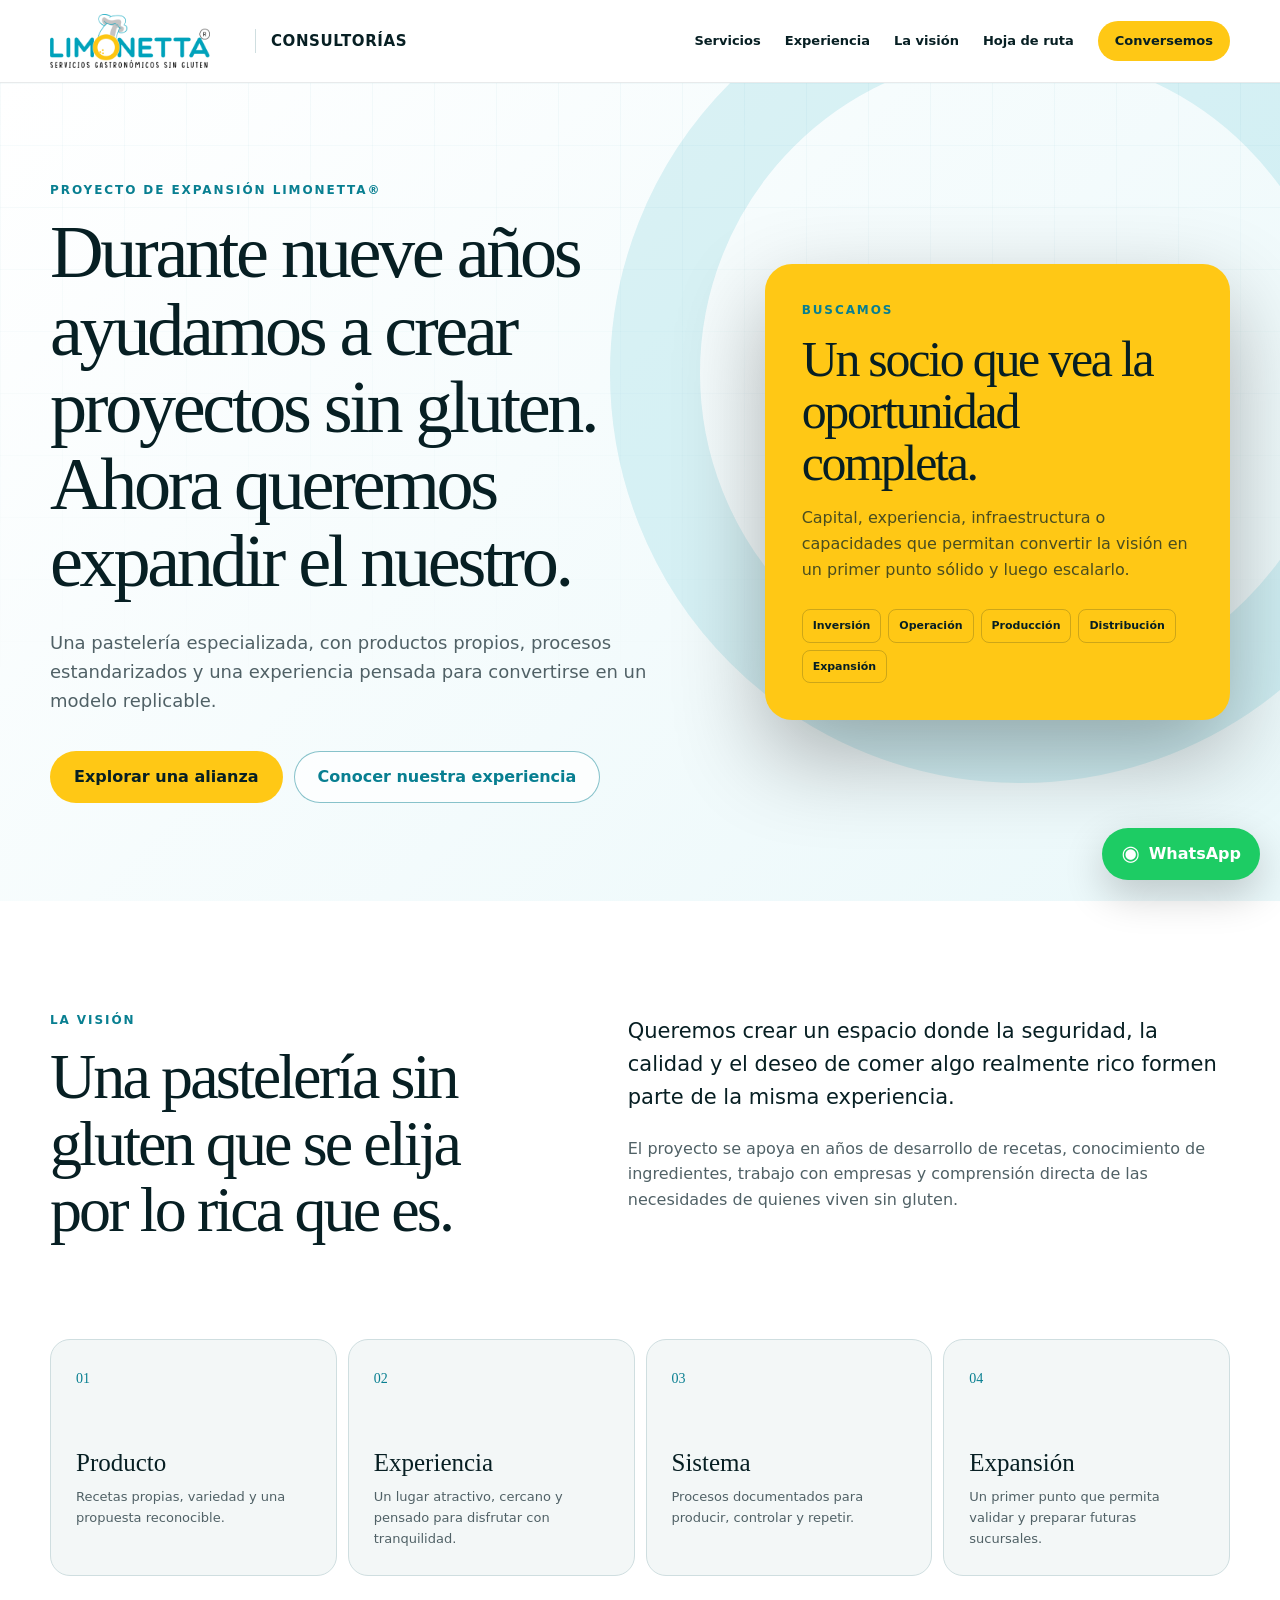
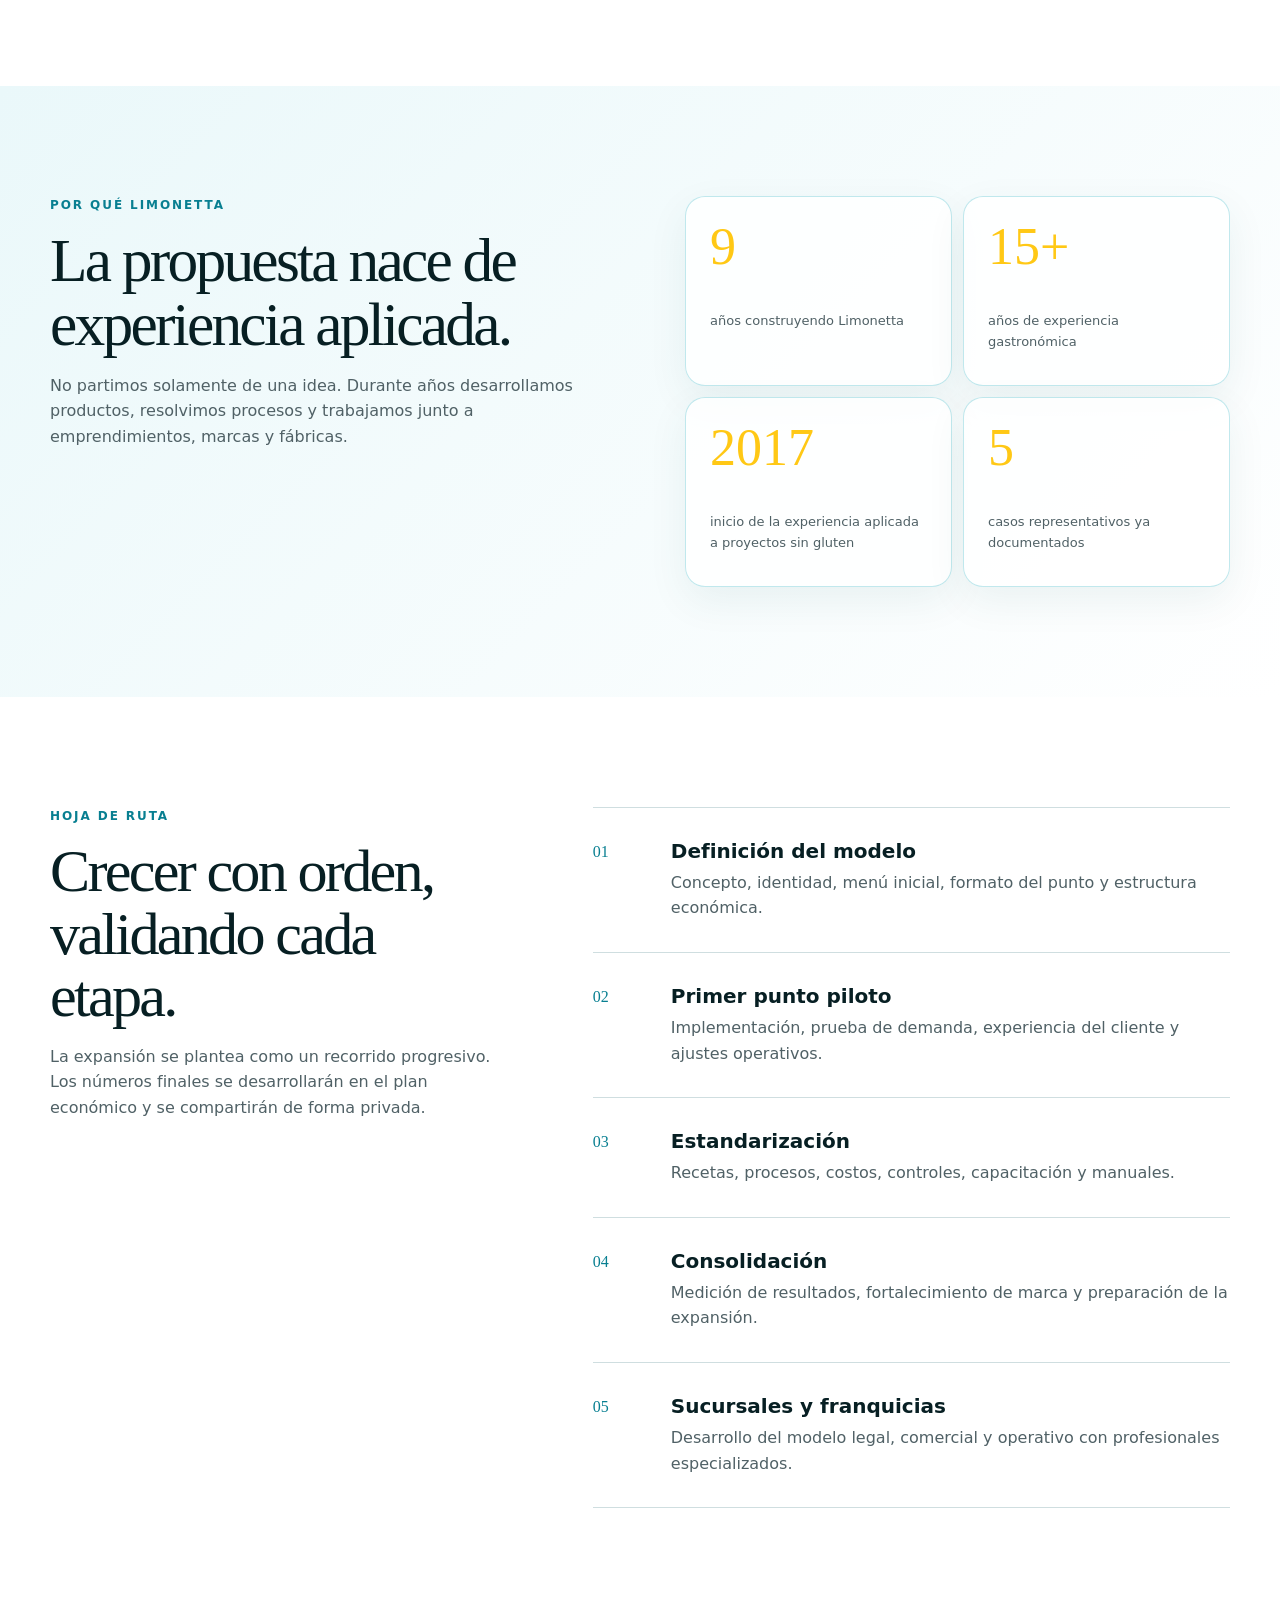
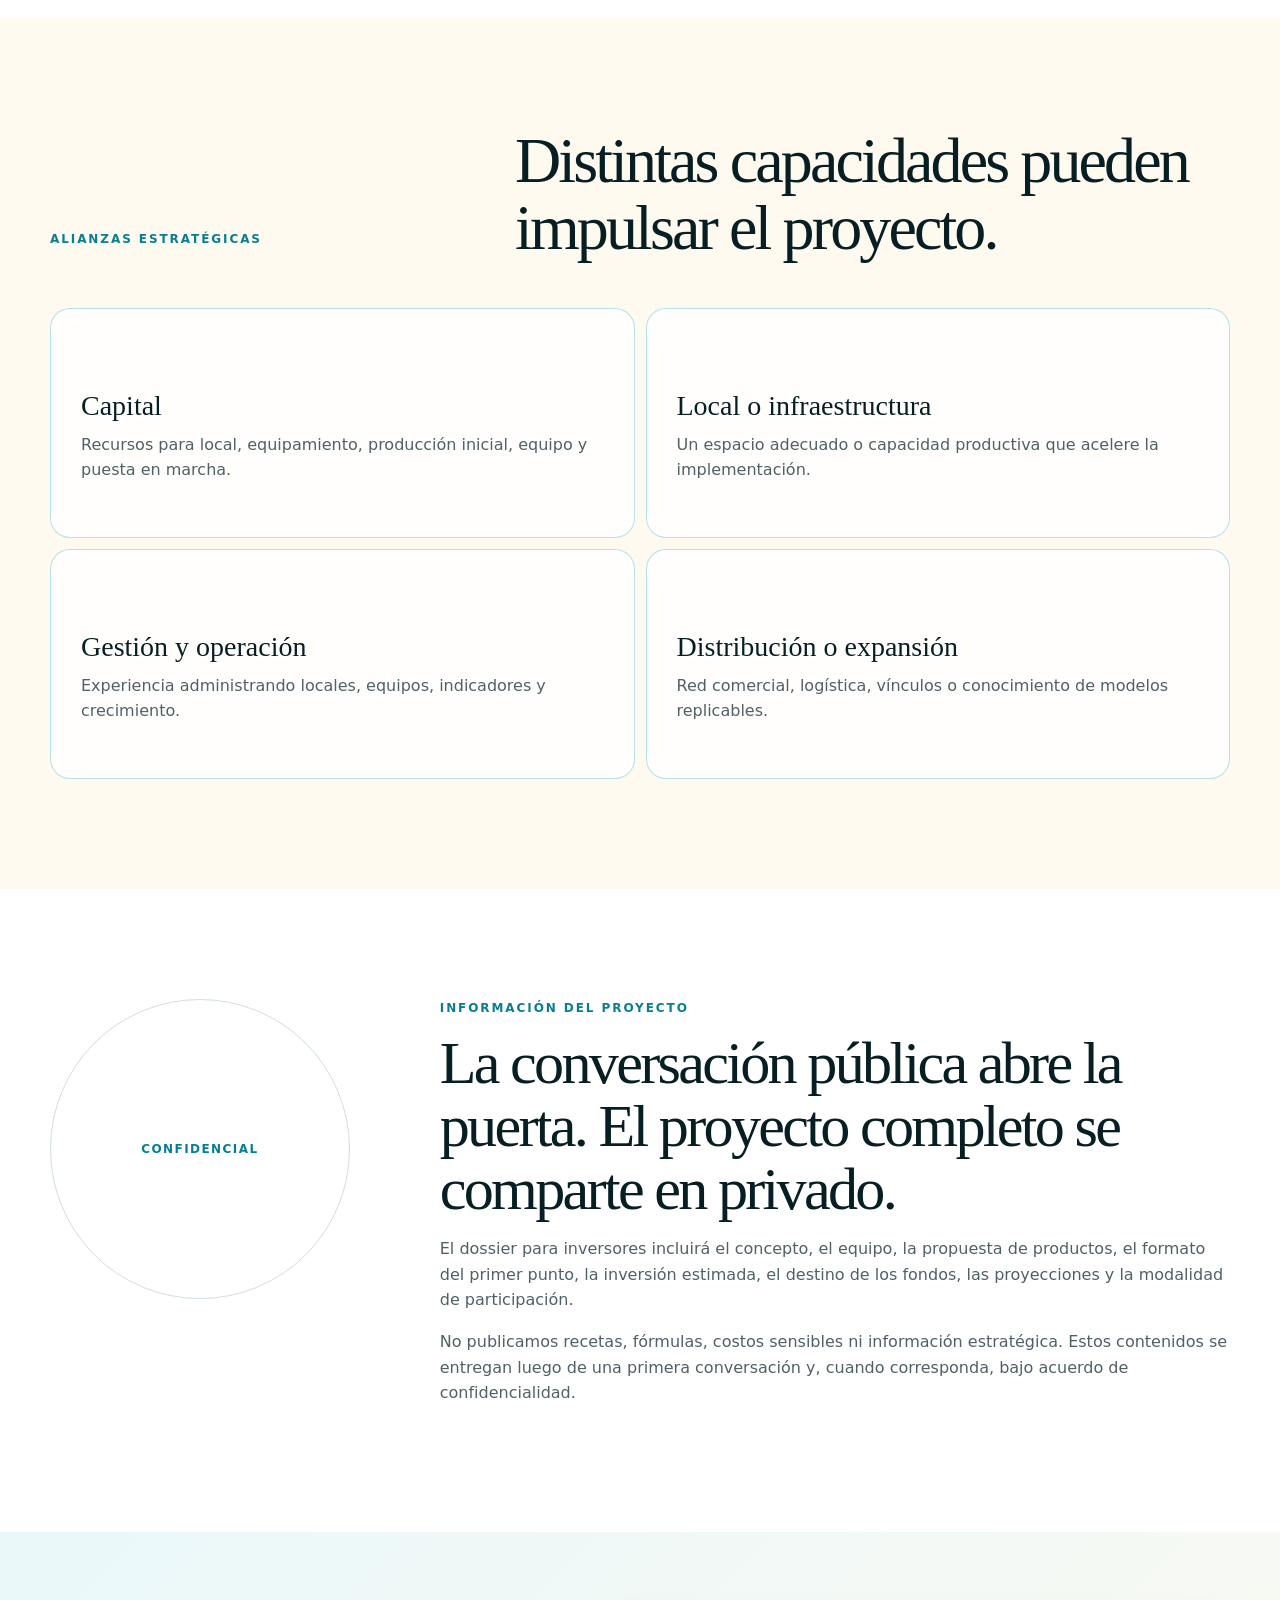
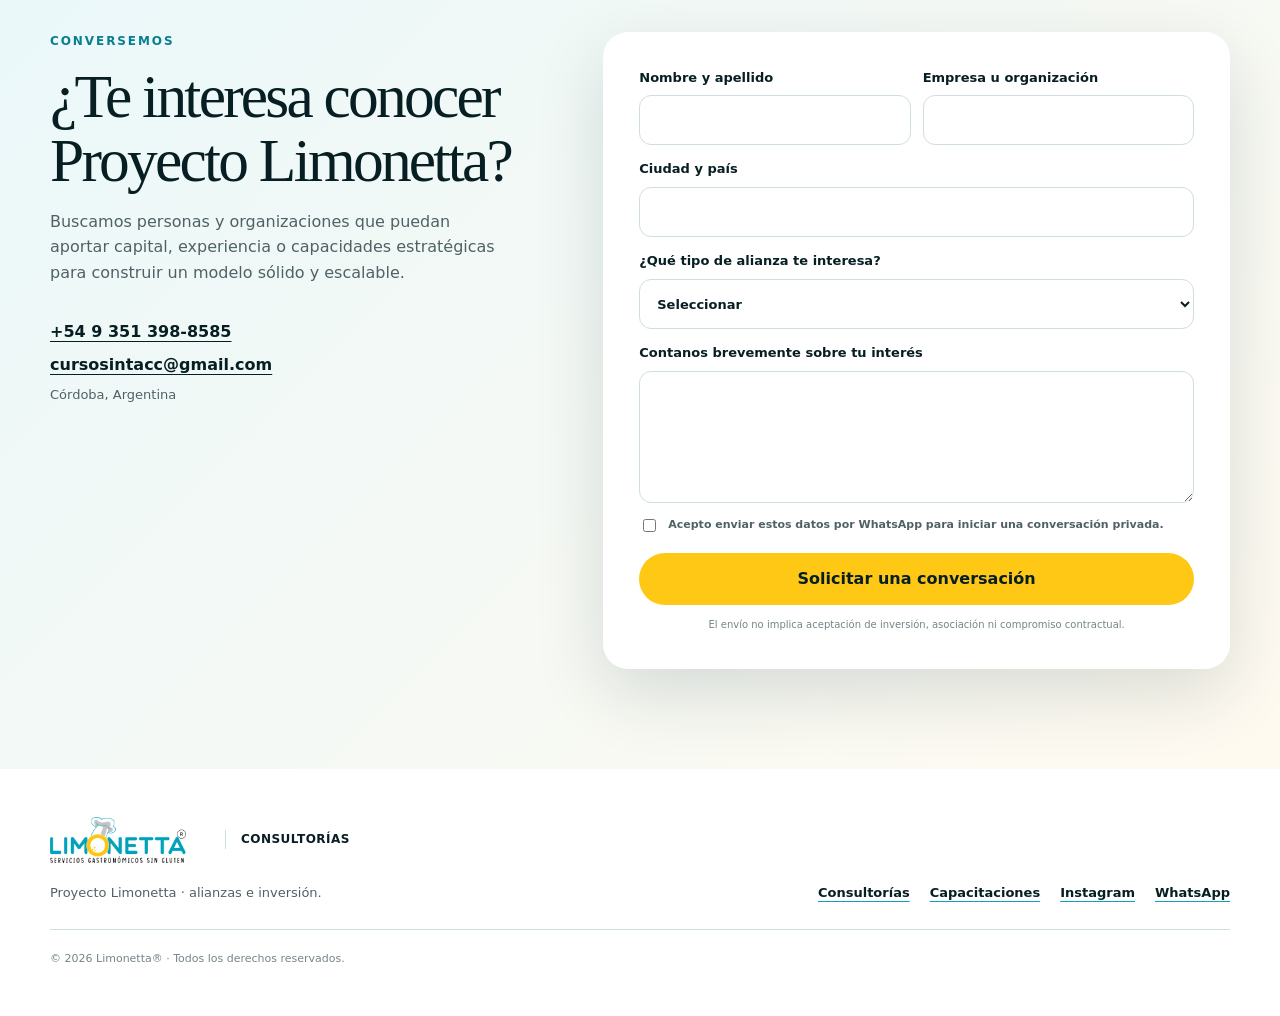
==== commit b1707671: "Add files via upload" ====
--- a/proyecto-limonetta.html
+++ b/proyecto-limonetta.html
@@ -86,7 +86,7 @@
           <div class="traction-stats reveal">
             <article><strong>9</strong><span>años construyendo Limonetta</span></article>
             <article><strong>15+</strong><span>años de experiencia gastronómica</span></article>
-            <article><strong>2020</strong><span>inicio de consultorías empresariales</span></article>
+            <article><strong>2017</strong><span>inicio de la experiencia aplicada a proyectos sin gluten</span></article>
             <article><strong>5</strong><span>casos representativos ya documentados</span></article>
           </div>
         </div>
--- a/styles.css
+++ b/styles.css
@@ -228,7 +228,20 @@
 }
 .hero-copy h1 { max-width: 760px; font-size: clamp(3.1rem, 5.55vw, 6rem); }
 .hero-eyebrow { color: var(--teal-dark); }
-.hero-seal { display: inline-flex; max-width: 680px; margin: 0 0 24px; padding: 8px 13px; border: 1px solid rgba(8,127,145,.28); border-radius: 999px; color: var(--teal-dark); background: rgba(255,255,255,.75); font-size: 11px; font-weight: 850; letter-spacing: .025em; }
+.hero-seal {
+  display: grid;
+  max-width: 690px;
+  margin: 0 0 28px;
+  padding: 18px 22px 19px;
+  border: 1px solid rgba(8,127,145,.28);
+  border-left: 8px solid var(--yellow);
+  border-radius: 18px;
+  color: var(--teal-dark);
+  background: rgba(255,255,255,.88);
+  box-shadow: 0 16px 40px rgba(8,79,91,.1);
+}
+.hero-seal span { margin-bottom: 4px; color: #77600a; font-size: 11px; font-weight: 950; letter-spacing: .16em; text-transform: uppercase; }
+.hero-seal strong { font-family: Georgia, "Times New Roman", serif; font-size: clamp(1.3rem, 1.7vw, 1.75rem); font-weight: 600; line-height: 1.2; text-wrap: balance; }
 .hero-lead { max-width: 660px; margin: 29px 0 0; color: var(--ink-soft); font-size: 18px; line-height: 1.68; }
 .hero-actions { display: flex; flex-wrap: wrap; gap: 11px; margin-top: 35px; }
 .hero-board {
@@ -291,6 +304,14 @@
 .section-kicker h2 { font-size: clamp(3rem, 5vw, 5rem); }
 .positioning-copy p { margin: 0 0 22px; color: var(--ink-soft); }
 .positioning-copy .lead { color: var(--ink); }
+.growth-icons { display: grid; margin-top: 32px; grid-template-columns: repeat(3, 1fr); gap: 9px; }
+.growth-icons article { min-height: 174px; padding: 17px 15px; border: 1px solid rgba(8,162,185,.25); border-radius: 18px; background: linear-gradient(145deg, #fff, var(--teal-pale)); box-shadow: 0 12px 30px rgba(8,79,91,.06); }
+.growth-icons article:nth-child(2) { background: linear-gradient(145deg, #fff, var(--cream)); }
+.growth-icons svg { width: 45px; height: 45px; margin-bottom: 21px; fill: none; stroke: var(--teal-dark); stroke-width: 3.5; stroke-linecap: round; stroke-linejoin: round; }
+.growth-icons article:nth-child(2) svg { stroke: #d6a400; }
+.growth-icons strong, .growth-icons span { display: block; }
+.growth-icons strong { margin-bottom: 6px; font-family: Georgia, serif; font-size: 19px; }
+.growth-icons span { color: var(--ink-soft); font-size: 10px; line-height: 1.45; }
 .audience-strip {
   display: flex;
   grid-column: 1 / -1;
@@ -302,32 +323,65 @@
 }
 .audience-strip span { padding: 9px 15px; border: 1px solid var(--line); border-radius: 999px; color: var(--ink-soft); font-size: 13px; font-weight: 750; }
 
+/* Who we are */
+.about-consulting { display: grid; grid-template-columns: .92fr 1.08fr; gap: 42px 86px; align-items: start; }
+.about-consulting-heading h2 { font-size: clamp(2.8rem, 4.8vw, 4.75rem); }
+.about-heading-line { display: grid; grid-template-columns: minmax(0, 1fr) 112px; gap: 18px; align-items: start; }
+.about-brand-symbol { display: grid; width: 112px; height: 112px; margin-top: 8px; border: 1px solid rgba(8,162,185,.27); border-radius: 50%; place-items: center; background: linear-gradient(145deg, #fff, var(--teal-pale)); box-shadow: 0 14px 35px rgba(8,79,91,.09); }
+.about-brand-symbol img { display: block; width: 90px; height: 90px; object-fit: contain; }
+.about-consulting-heading .lead { margin: 27px 0 0; color: var(--ink); }
+.identity-badges { display: flex; margin-top: 28px; flex-wrap: wrap; gap: 8px; }
+.identity-badges span { padding: 8px 12px; border: 1px solid rgba(8,162,185,.26); border-radius: 999px; color: var(--teal-dark); background: var(--teal-pale); font-size: 11px; font-weight: 850; }
+.about-consulting-copy { padding: 36px; border: 1px solid rgba(8,162,185,.23); border-radius: 26px; background: linear-gradient(145deg, #ffffff, #f3fbfc); box-shadow: 0 22px 65px rgba(8,79,91,.08); }
+.about-consulting-copy > p { margin: 0 0 17px; color: var(--ink-soft); text-align: justify; text-justify: inter-word; }
+.about-consulting-copy > p strong { color: var(--ink); }
+.about-consulting-copy blockquote { margin: 25px 0; padding: 18px 20px; border-left: 5px solid var(--yellow); border-radius: 0 14px 14px 0; color: var(--teal-dark); background: var(--cream); font-family: Georgia, "Times New Roman", serif; font-size: 21px; line-height: 1.35; }
+.founder-grid { display: grid; grid-template-columns: 1fr 1fr; gap: 10px; }
+.founder-grid article { display: grid; padding: 15px; border: 1px solid var(--line); border-radius: 16px; grid-template-columns: 46px 1fr; gap: 12px; align-items: center; background: var(--white); }
+.founder-grid article > span { display: grid; width: 46px; height: 46px; border-radius: 50%; place-items: center; color: var(--ink); background: var(--yellow); font-size: 11px; font-weight: 950; }
+.founder-grid h3 { margin: 0 0 4px; font-size: 15px; }
+.founder-grid p { margin: 0; color: var(--ink-soft); font-size: 10px; line-height: 1.4; }
+.consulting-principles { display: grid; grid-column: 1 / -1; grid-template-columns: repeat(4, 1fr); gap: 10px; }
+.consulting-principles article { min-height: 230px; padding: 24px; border: 1px solid rgba(8,162,185,.25); border-radius: 21px; background: var(--teal-pale); }
+.consulting-principles article:nth-child(even) { background: var(--cream); }
+.consulting-principles span { display: grid; width: 36px; height: 36px; border-radius: 50%; place-items: center; color: var(--white); background: var(--teal-dark); font-size: 10px; font-weight: 900; }
+.consulting-principles h3 { margin: 53px 0 9px; font-family: Georgia, "Times New Roman", serif; font-size: 25px; font-weight: 500; }
+.consulting-principles p { margin: 0; color: var(--ink-soft); font-size: 12px; }
+
 /* Expansion graphic */
 .growth-visual { padding: 105px 20px; overflow: hidden; background: var(--cream); }
 .growth-inner { display: grid; width: min(var(--content), 100%); margin: 0 auto; grid-template-columns: .9fr 1.1fr; gap: 85px; align-items: center; }
 .growth-copy h2 { font-size: clamp(2.8rem, 4.8vw, 4.8rem); }
 .growth-copy > p:not(.eyebrow) { max-width: 590px; margin-top: 25px; color: var(--ink-soft); }
 .growth-copy blockquote { margin: 31px 0 0; padding: 18px 0 18px 24px; border-left: 5px solid var(--yellow); color: var(--teal-dark); font-family: Georgia, "Times New Roman", serif; font-size: clamp(1.35rem, 2.2vw, 2rem); line-height: 1.25; }
-.expansion-graphic { position: relative; min-height: 500px; border: 1px solid rgba(8,162,185,.25); border-radius: 32px; overflow: hidden; background: radial-gradient(circle at 50% 50%, #ffffff 0 10%, var(--teal-pale) 46%, #d5f2f5 100%); box-shadow: 0 28px 75px rgba(8,79,91,.12); }
+.expansion-graphic { position: relative; min-height: 500px; padding: 25px 25px 18px; border: 1px solid rgba(8,162,185,.25); border-radius: 32px; overflow: hidden; background: linear-gradient(145deg, #fff 0%, var(--teal-pale) 58%, #d5f2f5 100%); box-shadow: 0 28px 75px rgba(8,79,91,.12); }
 .expansion-graphic::before { position: absolute; inset: 0; opacity: .55; background-image: radial-gradient(rgba(8,127,145,.26) 1px, transparent 1px); background-size: 23px 23px; content: ""; }
-.orbit { position: absolute; top: 50%; left: 50%; border: 1px dashed rgba(8,127,145,.45); border-radius: 50%; transform: translate(-50%, -50%); }
-.orbit-one { width: 290px; height: 290px; }
-.orbit-two { width: 470px; height: 470px; }
-.origin-card { position: absolute; top: 50%; left: 50%; display: grid; width: 170px; height: 170px; border: 7px solid rgba(255,255,255,.78); border-radius: 50%; place-content: center; text-align: center; background: var(--yellow); box-shadow: 0 18px 45px rgba(7,31,35,.15); transform: translate(-50%, -50%); }
-.origin-card small, .origin-card strong, .origin-card span { display: block; }
-.origin-card small { font-size: 10px; font-weight: 850; letter-spacing: .12em; text-transform: uppercase; }
-.origin-card strong { font-family: Georgia, serif; font-size: 31px; font-weight: 500; line-height: 1.1; }
-.origin-card span { color: rgba(7,31,35,.68); font-size: 12px; }
-.destination { position: absolute; display: flex; min-width: 158px; padding: 13px 16px; border: 1px solid rgba(8,127,145,.25); border-radius: 14px; align-items: center; gap: 11px; background: rgba(255,255,255,.9); box-shadow: 0 12px 35px rgba(8,79,91,.1); }
-.destination span { display: grid; width: 31px; height: 31px; border-radius: 50%; place-items: center; color: var(--white); background: var(--teal-dark); font-size: 10px; font-weight: 900; }
-.destination strong { font-size: 13px; }
-.destination-one { top: 44px; left: 41px; }
-.destination-two { top: 82px; right: 32px; }
-.destination-three { right: 54px; bottom: 48px; }
-.map-dot { position: absolute; z-index: 2; width: 12px; height: 12px; border: 3px solid var(--white); border-radius: 50%; background: var(--yellow); box-shadow: 0 0 0 4px rgba(255,200,21,.24); }
-.dot-cordoba { top: 33%; left: 30%; }
-.dot-argentina { top: 27%; right: 27%; }
-.dot-world { right: 30%; bottom: 28%; }
+.map-heading { position: relative; z-index: 2; display: flex; justify-content: space-between; align-items: baseline; gap: 20px; padding: 0 4px 13px; border-bottom: 1px solid rgba(8,127,145,.18); }
+.map-heading span { color: var(--teal-dark); font-size: 10px; font-weight: 950; letter-spacing: .13em; text-transform: uppercase; }
+.map-heading strong { font-family: Georgia, serif; font-size: 20px; font-weight: 500; }
+.argentina-reach { position: relative; z-index: 1; display: block; width: 100%; height: auto; margin-top: -5px; }
+.argentina-shape { fill: rgba(255,255,255,.94); stroke: var(--teal-dark); stroke-width: 3; stroke-linejoin: round; filter: drop-shadow(0 14px 16px rgba(8,79,91,.12)); }
+.island-shape { fill: rgba(255,255,255,.94); stroke: var(--teal-dark); stroke-width: 2; }
+.island-small { opacity: .85; }
+.map-rings circle { fill: none; stroke: rgba(8,162,185,.18); stroke-width: 1.5; stroke-dasharray: 5 7; }
+.national-routes path { fill: none; stroke: #08a2b9; stroke-width: 2; stroke-linecap: round; opacity: .63; marker-end: url(#arrow-national); }
+.province-points circle { fill: var(--teal-dark); stroke: #fff; stroke-width: 2; }
+.cordoba-halo { fill: rgba(255,200,21,.28); stroke: var(--yellow); stroke-width: 2; }
+.cordoba-point { fill: var(--yellow); stroke: #fff; stroke-width: 4; }
+.cordoba-origin > path { fill: none; stroke: var(--yellow); stroke-width: 3; }
+.cordoba-label rect, .world-label rect { fill: rgba(255,255,255,.96); stroke: rgba(8,127,145,.27); stroke-width: 1.5; }
+.cordoba-label text, .world-label text { fill: var(--teal-dark); font-family: Arial, sans-serif; font-size: 10px; font-weight: 900; letter-spacing: .09em; }
+.cordoba-label .label-strong, .world-label .label-strong { fill: var(--ink); font-family: Georgia, serif; font-size: 16px; font-weight: 600; letter-spacing: 0; }
+.international-route { fill: none; stroke: var(--yellow); stroke-width: 4; stroke-linecap: round; stroke-dasharray: 9 8; marker-end: url(#arrow-world); }
+.world-globe circle:first-child { fill: rgba(255,255,255,.82); stroke: var(--teal-dark); stroke-width: 3; }
+.world-globe ellipse, .world-globe path { fill: none; stroke: rgba(8,127,145,.48); stroke-width: 1.5; }
+.world-globe .world-point { fill: var(--yellow); stroke: #fff; stroke-width: 3; }
+.map-legend { position: relative; z-index: 2; display: flex; flex-wrap: wrap; justify-content: center; gap: 8px 18px; margin-top: -18px; padding-top: 13px; border-top: 1px solid rgba(8,127,145,.18); color: var(--ink-soft); font-size: 10px; }
+.map-legend span { display: inline-flex; align-items: center; gap: 5px; }
+.map-legend i { display: inline-block; width: 10px; height: 10px; border-radius: 50%; }
+.legend-origin { background: var(--yellow); box-shadow: 0 0 0 3px rgba(255,200,21,.2); }
+.legend-national { background: var(--teal-dark); }
+.legend-world { border: 2px solid var(--yellow); background: #fff; }
 
 /* Services */
 .services { position: relative; color: var(--ink); background: var(--teal-pale); }
@@ -336,6 +390,9 @@
 .services-heading { display: grid; grid-template-columns: 1.2fr .8fr; gap: 80px; align-items: end; margin-bottom: 55px; }
 .services-heading .eyebrow { grid-column: 1 / -1; margin-bottom: -52px; }
 .services-heading p:last-child { margin: 0 0 8px; color: var(--ink-soft); }
+.services-photo { position: relative; min-height: 230px; margin: 0; border: 1px solid rgba(8,162,185,.28); border-radius: 24px; overflow: hidden; background: #fff; box-shadow: 0 20px 55px rgba(8,79,91,.12); }
+.services-photo img { display: block; width: 100%; height: 100%; min-height: 230px; object-fit: cover; }
+.services-photo figcaption { position: absolute; right: 12px; bottom: 12px; left: 12px; padding: 10px 13px; border-radius: 12px; color: var(--teal-dark); background: rgba(255,255,255,.92); font-size: 9px; font-weight: 950; letter-spacing: .1em; text-align: center; text-transform: uppercase; backdrop-filter: blur(8px); }
 .service-grid { display: grid; grid-template-columns: repeat(2, 1fr); gap: 12px; }
 .service-card {
   position: relative;
@@ -349,7 +406,9 @@
   transition: transform .2s ease, border-color .2s ease, background-color .2s ease;
 }
 .service-number { position: absolute; top: 31px; right: 32px; }
-.service-symbol { display: grid; width: 58px; height: 58px; border: 1px solid rgba(8,162,185,.28); border-radius: 18px; place-items: center; color: var(--teal-dark); background: linear-gradient(145deg, var(--white), #dff5f7); font-size: 11px; font-weight: 950; letter-spacing: .04em; box-shadow: 0 10px 24px rgba(8,79,91,.08); }
+.service-symbol { display: grid; width: 76px; height: 76px; border: 1px solid rgba(8,162,185,.3); border-radius: 22px; place-items: center; color: var(--teal-dark); background: linear-gradient(145deg, var(--white), #dff5f7); box-shadow: 0 12px 28px rgba(8,79,91,.1); }
+.service-symbol svg { width: 45px; height: 45px; fill: none; stroke: currentColor; stroke-width: 3; stroke-linecap: round; stroke-linejoin: round; }
+.service-card:nth-child(3n + 2) .service-symbol { color: #b98f00; background: linear-gradient(145deg, #fff, #fff8d9); }
 .service-card:hover { transform: translateY(-4px); border-color: rgba(8,162,185,.8); background: var(--white); }
 .service-card::after { position: absolute; right: -42px; bottom: -42px; width: 150px; height: 150px; border: 1px solid rgba(255,200,21,.18); border-radius: 50%; content: ""; }
 .service-number { color: var(--teal-dark); font-family: Georgia, serif; }
@@ -570,7 +629,7 @@
   .proof-bar { grid-template-columns: repeat(3, 1fr); }
   .proof-bar span { padding: 0 13px; }
 
-  .positioning, .growth-inner, .visual-story, .services-heading, .method, .experience-heading, .deliverables, .about, .project-callout-inner, .faq, .contact-inner,
+  .positioning, .about-consulting, .growth-inner, .visual-story, .services-heading, .method, .experience-heading, .deliverables, .about, .project-callout-inner, .faq, .contact-inner,
   .invest-inner, .vision, .traction-inner, .roadmap, .confidential { grid-template-columns: 1fr; gap: 45px; }
   .services-heading .eyebrow, .experience-heading .eyebrow { grid-column: auto; margin-bottom: -25px; }
   .method-heading, .contact-copy, .roadmap-heading { position: static; }
@@ -581,6 +640,7 @@
   .vision-pillars { grid-template-columns: repeat(2, 1fr); }
   .partner-heading { grid-template-columns: 1fr; gap: 10px; }
   .confidential-mark { width: 230px; }
+  .consulting-principles { grid-template-columns: repeat(2, 1fr); }
 }
 
 @media (max-width: 640px) {
@@ -612,16 +672,22 @@
   .route-step { min-height: 92px; }
   .route-step span { margin-bottom: 18px; }
   .positioning { padding-bottom: 65px; }
+  .growth-icons { grid-template-columns: 1fr; }
+  .growth-icons article { display: grid; min-height: 0; grid-template-columns: 52px 1fr; gap: 13px; align-items: center; }
+  .growth-icons svg { margin-bottom: 0; }
   .growth-visual { padding: 75px 15px; }
-  .expansion-graphic { min-height: 430px; }
-  .orbit-one { width: 230px; height: 230px; }
-  .orbit-two { width: 370px; height: 370px; }
-  .origin-card { width: 145px; height: 145px; }
-  .origin-card strong { font-size: 27px; }
-  .destination { min-width: 135px; padding: 10px; }
-  .destination-one { top: 28px; left: 18px; }
-  .destination-two { top: 75px; right: 14px; }
-  .destination-three { right: 25px; bottom: 30px; }
+  .about-consulting-copy { padding: 24px; }
+  .about-heading-line { grid-template-columns: minmax(0, 1fr) 78px; gap: 10px; }
+  .about-brand-symbol { width: 78px; height: 78px; margin-top: 3px; }
+  .about-brand-symbol img { width: 65px; height: 65px; }
+  .founder-grid, .consulting-principles { grid-template-columns: 1fr; }
+  .consulting-principles article { min-height: 195px; }
+  .consulting-principles h3 { margin-top: 40px; }
+  .expansion-graphic { min-height: 0; padding: 18px 12px 15px; }
+  .map-heading { display: grid; gap: 4px; }
+  .map-heading strong { font-size: 17px; }
+  .argentina-reach { margin-top: 0; }
+  .map-legend { margin-top: -4px; justify-content: flex-start; }
   .section h2, .project-copy h2, .contact-copy h2, .traction-copy h2 { font-size: clamp(2.55rem, 12vw, 3.65rem); }
   .lead { font-size: 18px; }
   .audience-strip { margin-top: 0; }
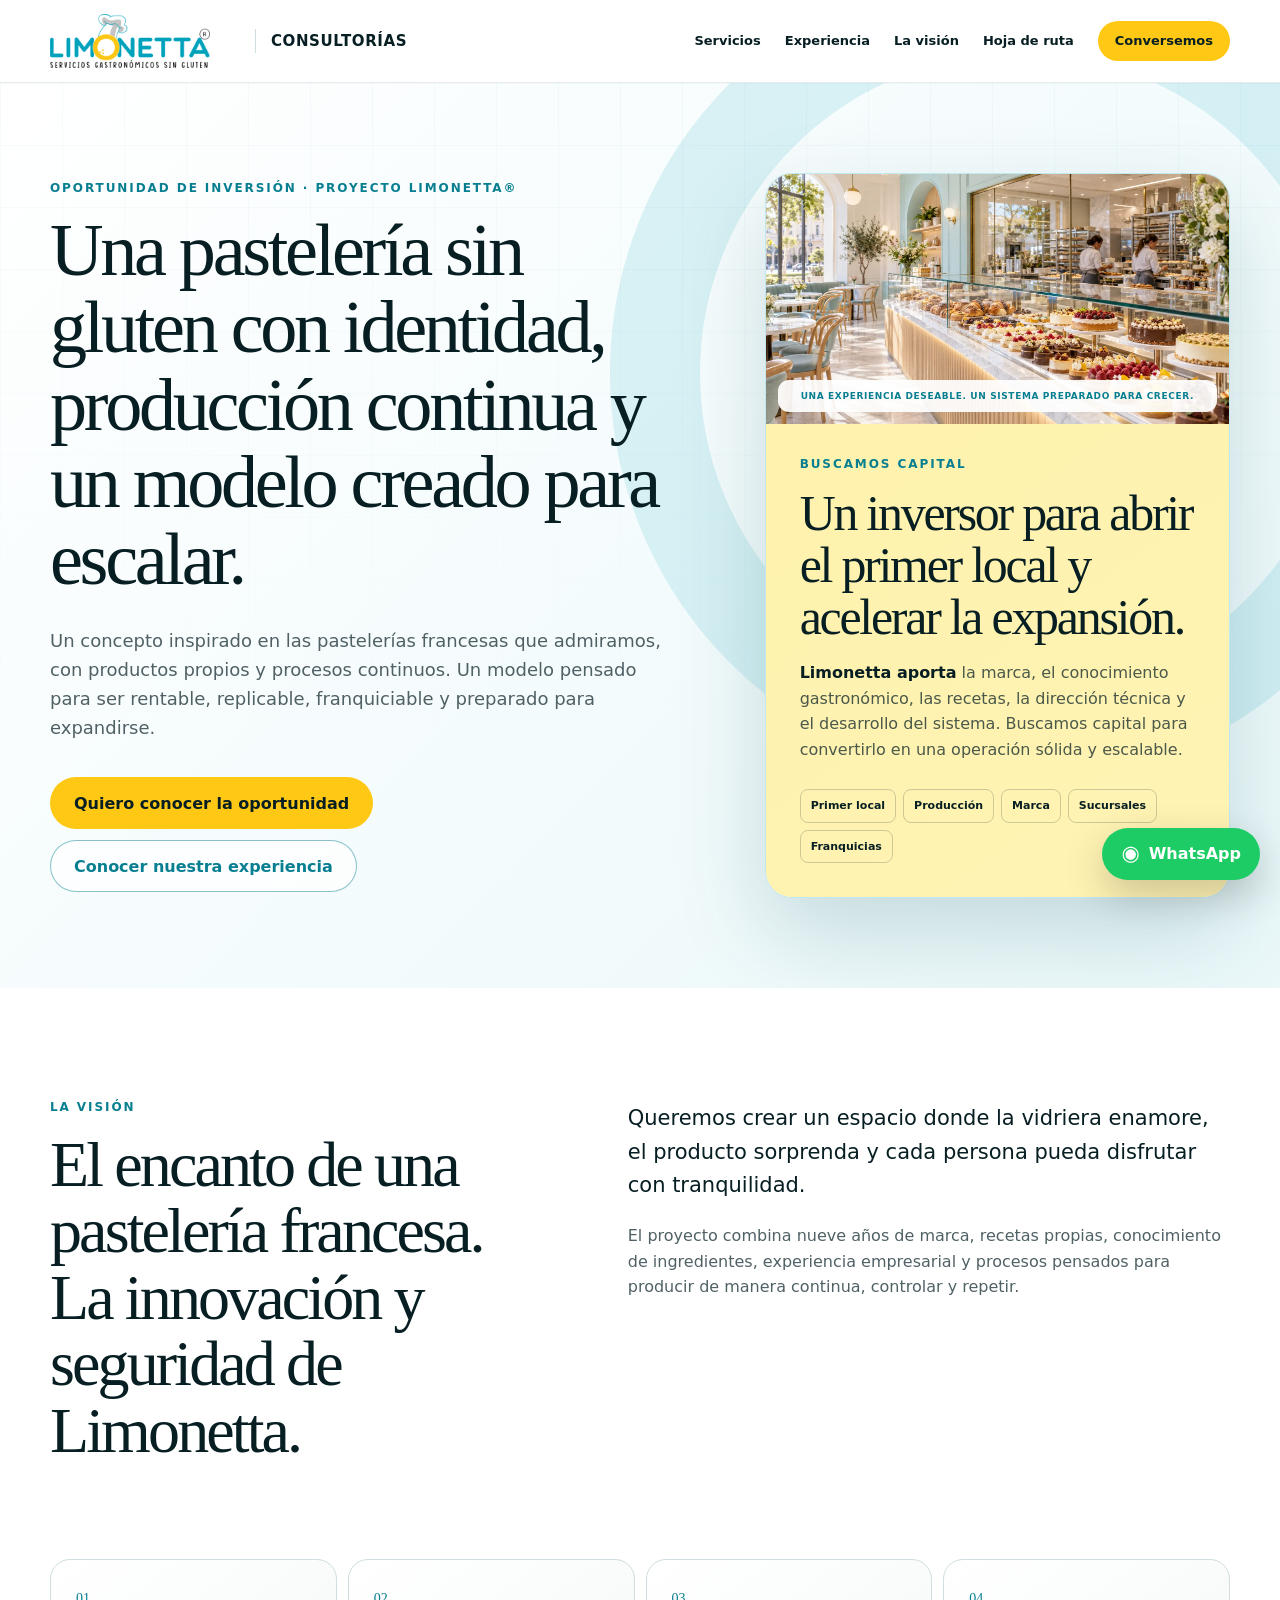
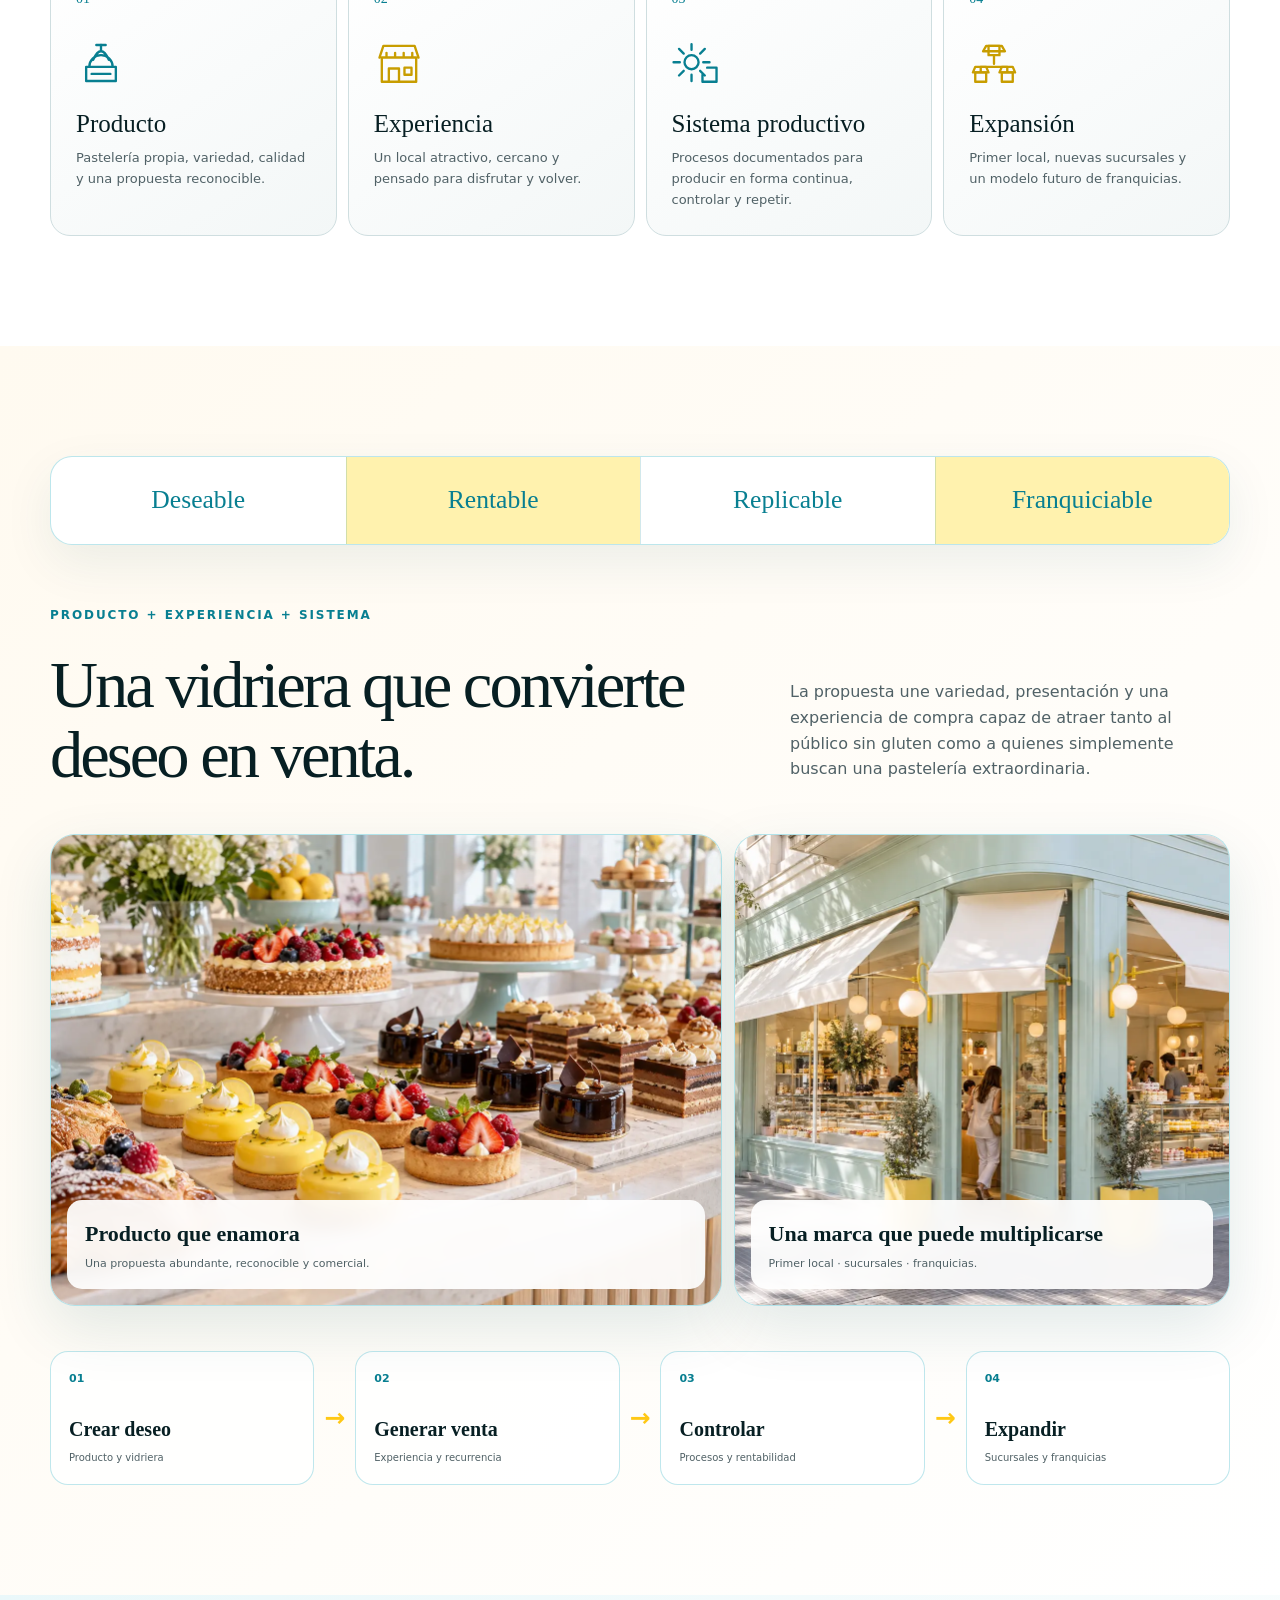
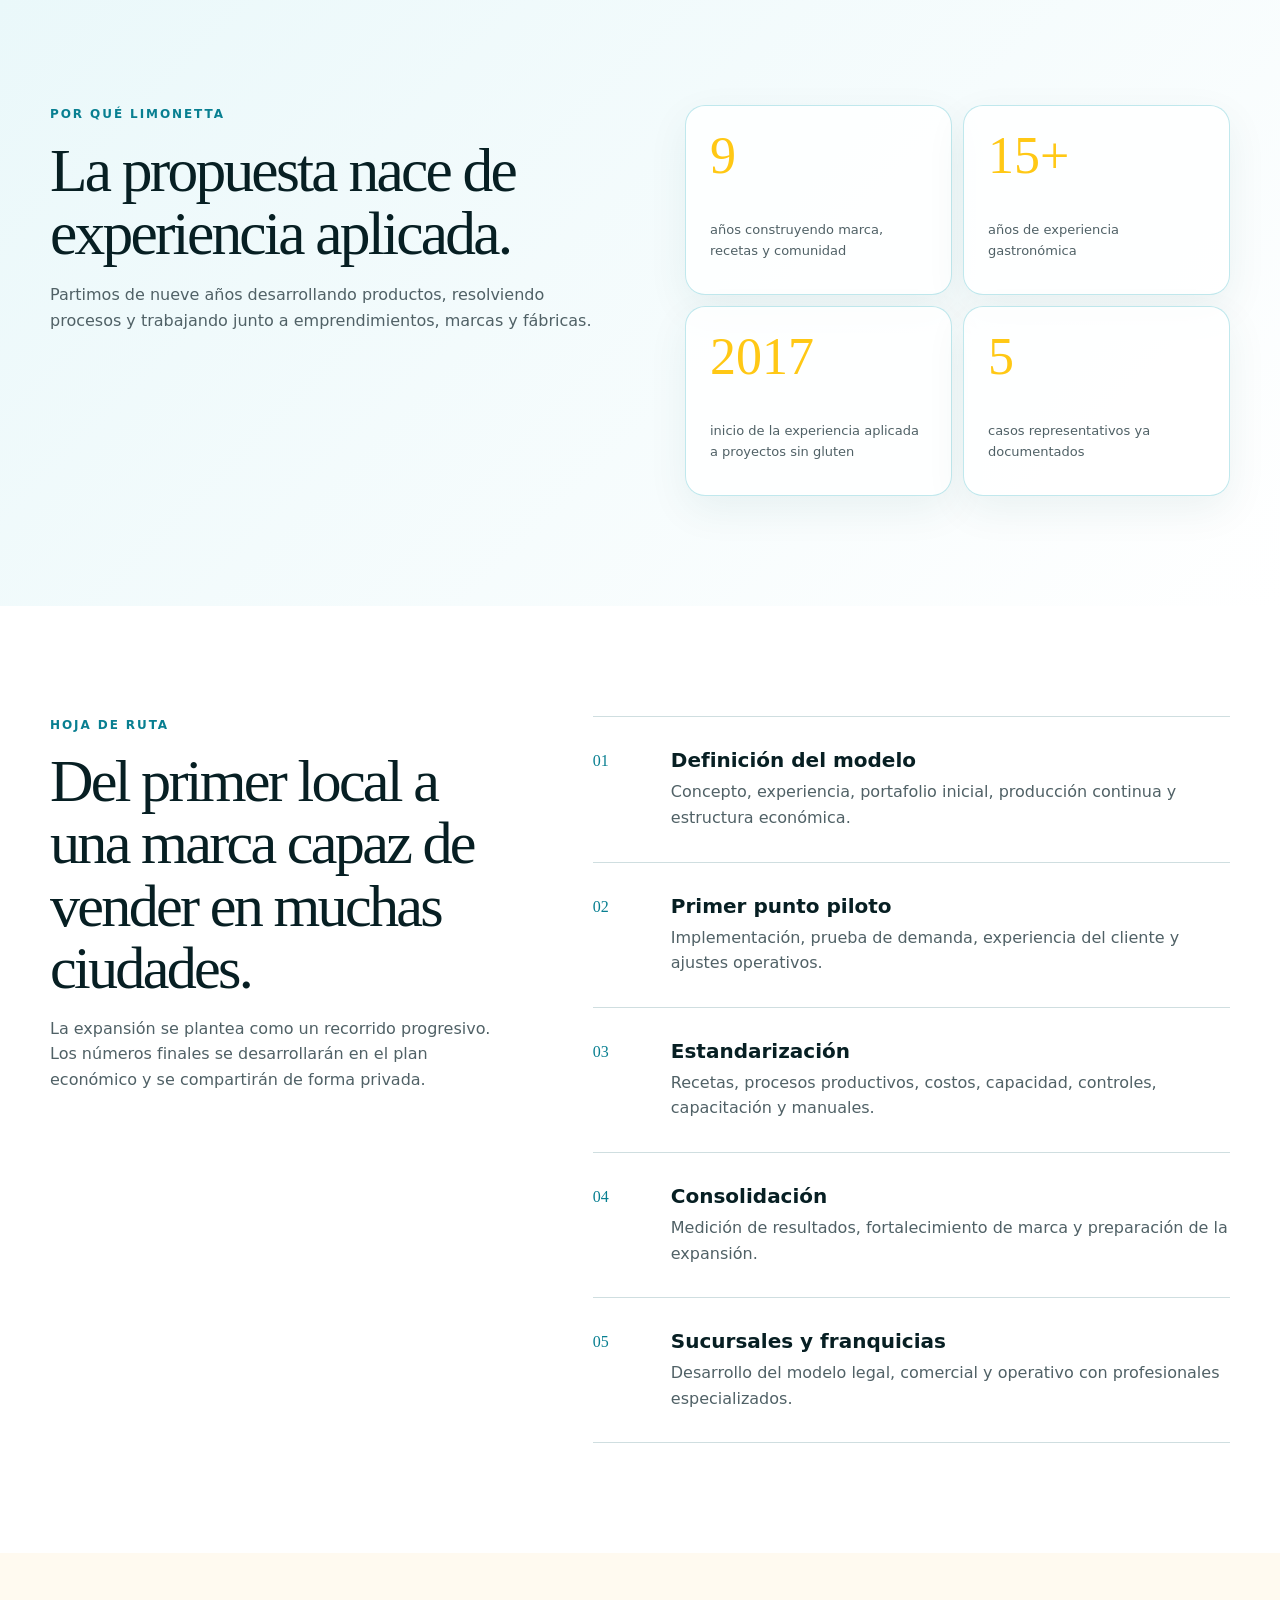
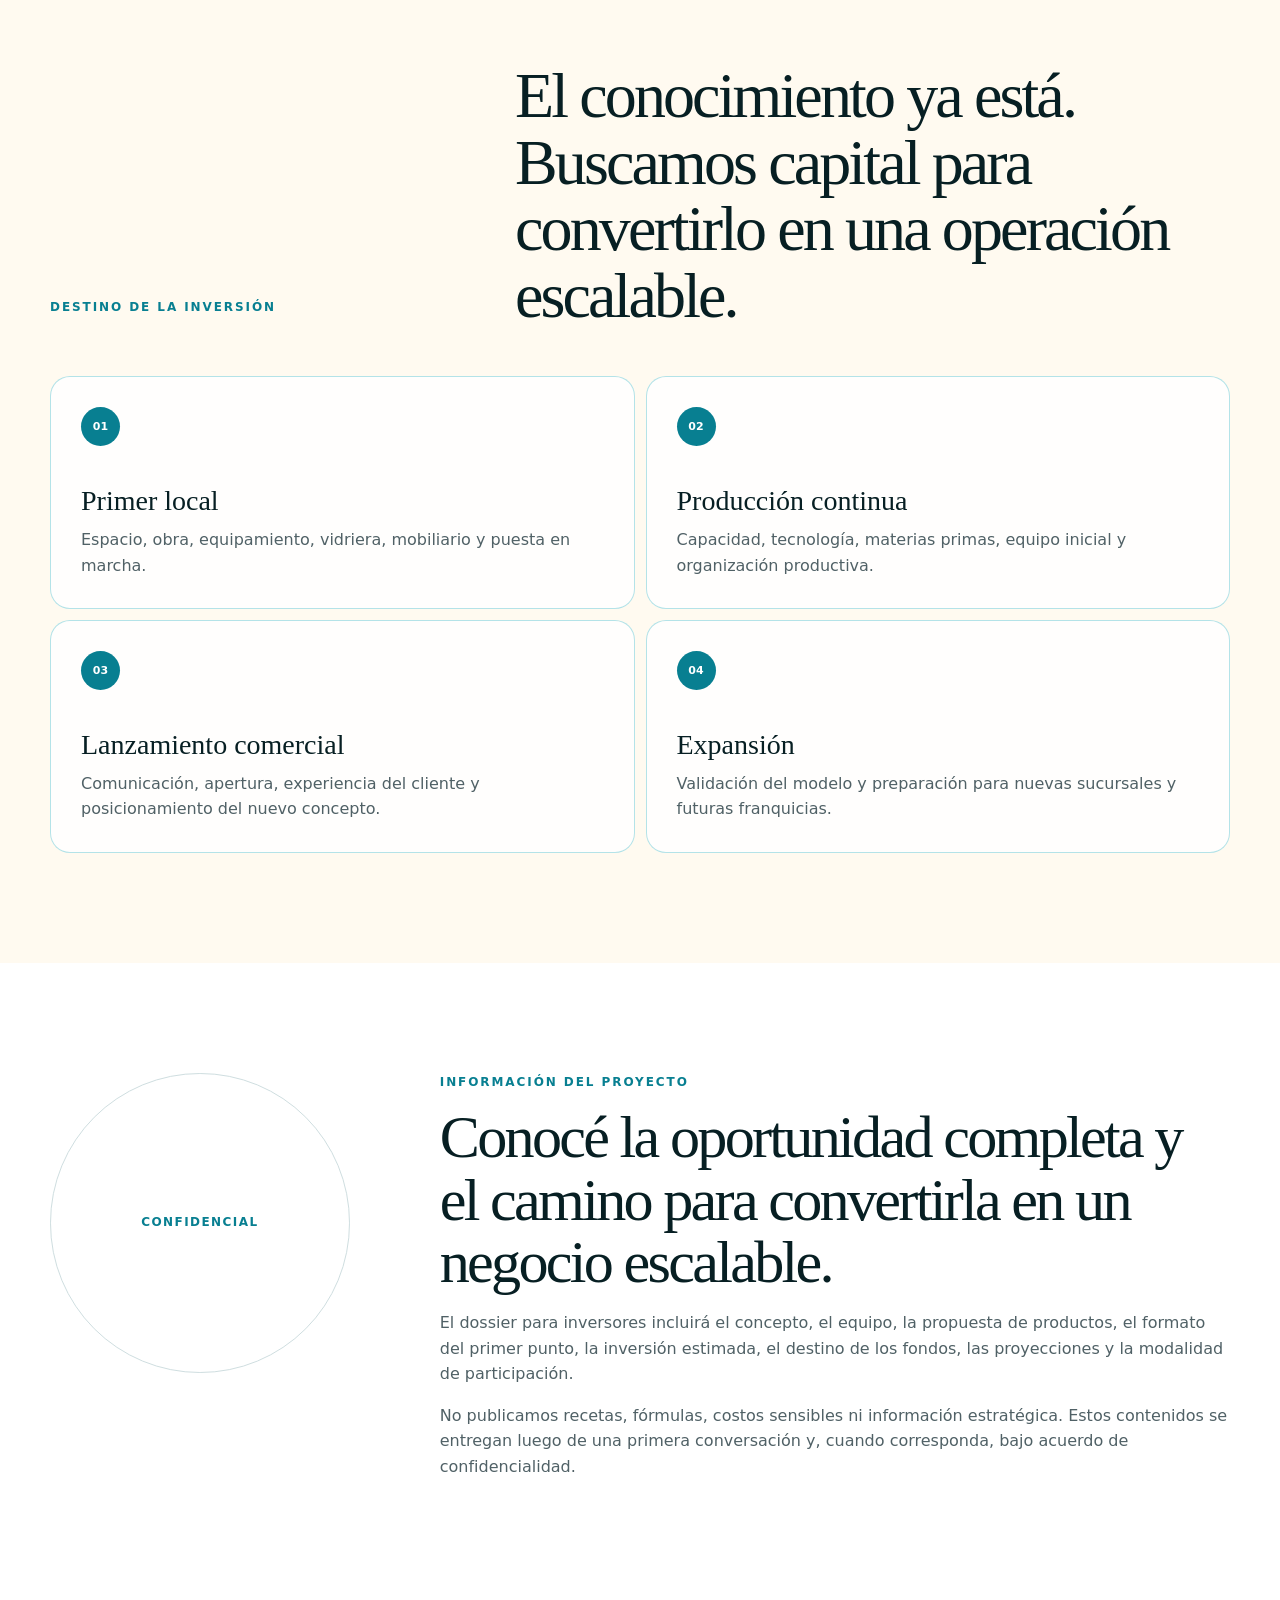
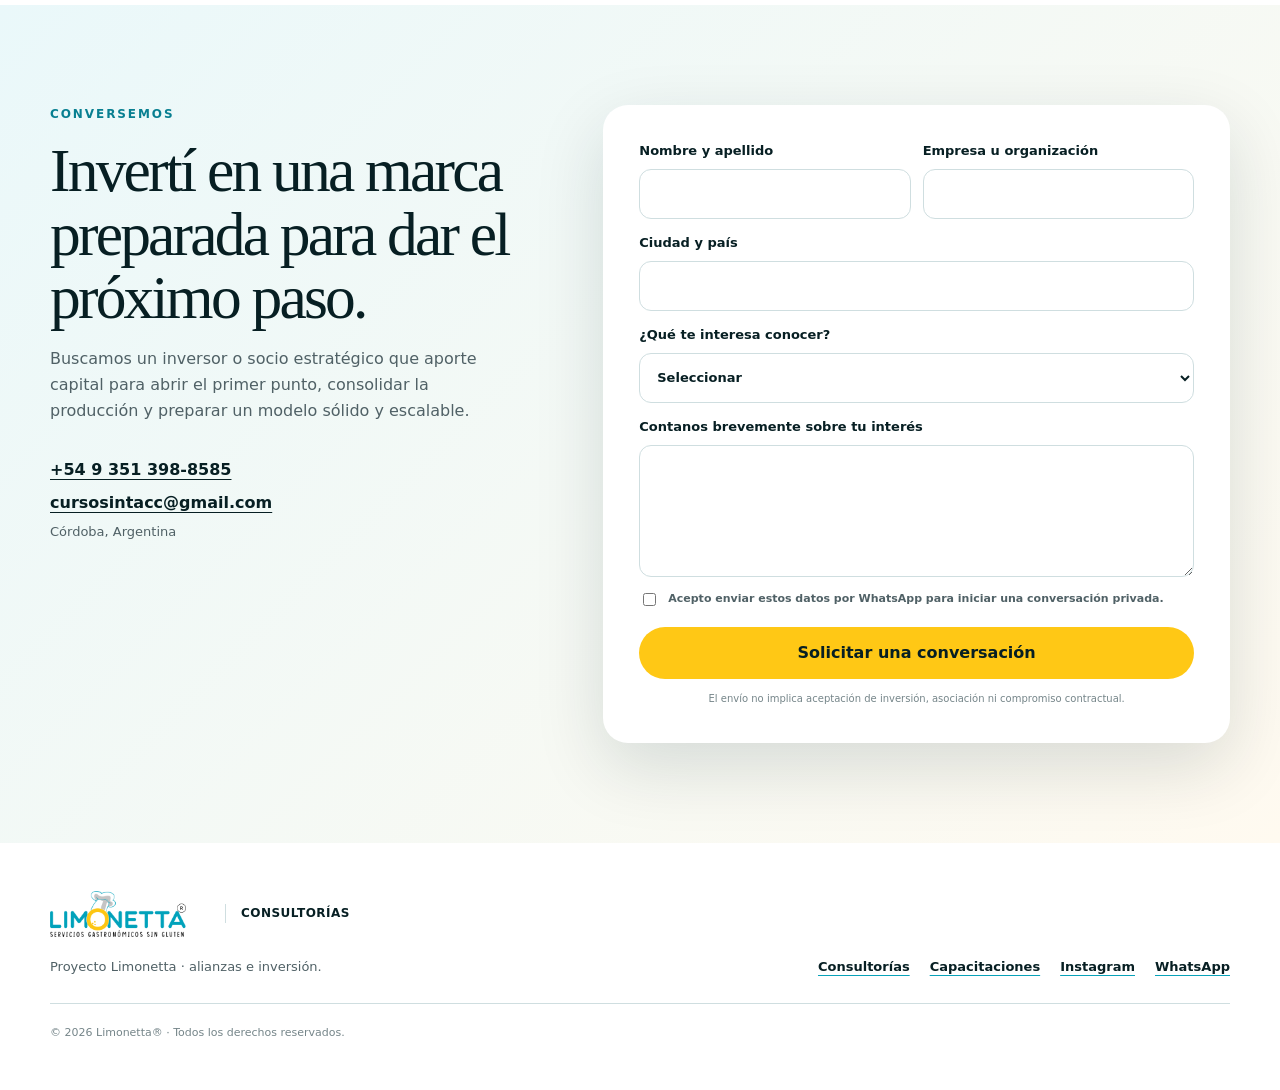
==== commit 270d6983: "Add files via upload" ====
--- a/proyecto-limonetta.html
+++ b/proyecto-limonetta.html
@@ -3,18 +3,18 @@
   <head>
     <meta charset="utf-8" />
     <meta name="viewport" content="width=device-width, initial-scale=1" />
-    <meta name="description" content="Proyecto de expansión Limonetta: pastelería especializada sin gluten, alianzas estratégicas e inversión." />
+    <meta name="description" content="Oportunidad de inversión en Proyecto Limonetta: una pastelería sin gluten con marca, producción continua y un modelo escalable y franquiciable." />
     <meta name="theme-color" content="#eaf8fa" />
     <meta property="og:type" content="website" />
-    <meta property="og:title" content="Proyecto Limonetta® | Alianzas e inversión" />
-    <meta property="og:description" content="Una pastelería sin gluten con identidad propia y un modelo preparado para crecer." />
+    <meta property="og:title" content="Proyecto Limonetta® | Oportunidad de inversión" />
+    <meta property="og:description" content="Una pastelería sin gluten con identidad, producción continua y un modelo pensado para ser rentable, replicable y franquiciable." />
     <meta property="og:url" content="https://consultorias.limonettasingluten.com.ar/proyecto-limonetta.html" />
     <meta property="og:image" content="https://consultorias.limonettasingluten.com.ar/og-consultorias.png" />
     <link rel="canonical" href="https://consultorias.limonettasingluten.com.ar/proyecto-limonetta.html" />
     <link rel="icon" href="./favicon.png" type="image/png" />
-    <link rel="stylesheet" href="./styles.css" />
+    <link rel="stylesheet" href="./styles.css?v=20260915-3" />
     <script>document.documentElement.classList.add('js');</script>
-    <title>Proyecto Limonetta® | Pastelería, alianzas e inversión</title>
+    <title>Proyecto Limonetta® | Pastelería e inversión</title>
   </head>
   <body class="project-page">
     <a class="skip-link" href="#contenido">Ir al contenido</a>
@@ -42,19 +42,25 @@
         <div class="hero-grid" aria-hidden="true"></div>
         <div class="invest-inner">
           <div class="invest-copy reveal">
-            <p class="eyebrow">Proyecto de expansión Limonetta®</p>
-            <h1>Durante nueve años ayudamos a crear proyectos sin gluten. Ahora queremos expandir el nuestro.</h1>
-            <p>Una pastelería especializada, con productos propios, procesos estandarizados y una experiencia pensada para convertirse en un modelo replicable.</p>
+            <p class="eyebrow">Oportunidad de inversión · Proyecto Limonetta®</p>
+            <h1>Una pastelería sin gluten con identidad, producción continua y un modelo creado para escalar.</h1>
+            <p>Un concepto inspirado en las pastelerías francesas que admiramos, con productos propios y procesos continuos. Un modelo pensado para ser rentable, replicable, franquiciable y preparado para expandirse.</p>
             <div class="hero-actions">
-              <a class="button button-primary" href="#alianzas">Explorar una alianza</a>
+              <a class="button button-primary" href="#alianzas">Quiero conocer la oportunidad</a>
               <a class="button button-ghost" href="./#experiencia">Conocer nuestra experiencia</a>
             </div>
           </div>
           <aside class="invest-card reveal">
-            <p class="eyebrow">Buscamos</p>
-            <h2>Un socio que vea la oportunidad completa.</h2>
-            <p>Capital, experiencia, infraestructura o capacidades que permitan convertir la visión en un primer punto sólido y luego escalarlo.</p>
-            <div class="invest-tags"><span>Inversión</span><span>Operación</span><span>Producción</span><span>Distribución</span><span>Expansión</span></div>
+            <figure class="invest-photo">
+              <img src="./proyecto-pasteleria-limonetta.webp" alt="Concepto de pastelería elegante, luminosa y con producción visible" />
+              <figcaption>Una experiencia deseable. Un sistema preparado para crecer.</figcaption>
+            </figure>
+            <div class="invest-card-copy">
+              <p class="eyebrow">Buscamos capital</p>
+              <h2>Un inversor para abrir el primer local y acelerar la expansión.</h2>
+              <p><strong>Limonetta aporta</strong> la marca, el conocimiento gastronómico, las recetas, la dirección técnica y el desarrollo del sistema. Buscamos capital para convertirlo en una operación sólida y escalable.</p>
+              <div class="invest-tags"><span>Primer local</span><span>Producción</span><span>Marca</span><span>Sucursales</span><span>Franquicias</span></div>
+            </div>
           </aside>
         </div>
       </section>
@@ -62,17 +68,49 @@
       <section class="section vision" id="vision" aria-labelledby="vision-title">
         <div class="vision-heading reveal">
           <p class="eyebrow">La visión</p>
-          <h2 id="vision-title">Una pastelería sin gluten que se elija por lo rica que es.</h2>
+          <h2 id="vision-title">El encanto de una pastelería francesa. La innovación y seguridad de Limonetta.</h2>
         </div>
         <div class="vision-copy reveal">
-          <p class="lead">Queremos crear un espacio donde la seguridad, la calidad y el deseo de comer algo realmente rico formen parte de la misma experiencia.</p>
-          <p>El proyecto se apoya en años de desarrollo de recetas, conocimiento de ingredientes, trabajo con empresas y comprensión directa de las necesidades de quienes viven sin gluten.</p>
+          <p class="lead">Queremos crear un espacio donde la vidriera enamore, el producto sorprenda y cada persona pueda disfrutar con tranquilidad.</p>
+          <p>El proyecto combina nueve años de marca, recetas propias, conocimiento de ingredientes, experiencia empresarial y procesos pensados para producir de manera continua, controlar y repetir.</p>
         </div>
         <div class="vision-pillars">
-          <article class="reveal"><span>01</span><h3>Producto</h3><p>Recetas propias, variedad y una propuesta reconocible.</p></article>
-          <article class="reveal"><span>02</span><h3>Experiencia</h3><p>Un lugar atractivo, cercano y pensado para disfrutar con tranquilidad.</p></article>
-          <article class="reveal"><span>03</span><h3>Sistema</h3><p>Procesos documentados para producir, controlar y repetir.</p></article>
-          <article class="reveal"><span>04</span><h3>Expansión</h3><p>Un primer punto que permita validar y preparar futuras sucursales.</p></article>
+          <article class="reveal"><span>01</span><svg class="vision-icon" viewBox="0 0 64 64" width="50" height="50" fill="none" stroke="#087f91" stroke-width="3" stroke-linecap="round" stroke-linejoin="round" aria-hidden="true"><path d="M13 37h38v18H13zM17 37a15 15 0 0 1 30 0M22 28c3-7 7-11 10-11s7 4 10 11M32 17V9"/><path d="M26 9h12M20 46h24"/></svg><h3>Producto</h3><p>Pastelería propia, variedad, calidad y una propuesta reconocible.</p></article>
+          <article class="reveal"><span>02</span><svg class="vision-icon" viewBox="0 0 64 64" width="50" height="50" fill="none" stroke="#087f91" stroke-width="3" stroke-linecap="round" stroke-linejoin="round" aria-hidden="true"><path d="M10 25h44v31H10zM7 25l5-15h40l5 15M16 25v-6M27 25v-6M38 25v-6M49 25v-6"/><path d="M19 56V39h13v17M39 38h9v9h-9z"/></svg><h3>Experiencia</h3><p>Un local atractivo, cercano y pensado para disfrutar y volver.</p></article>
+          <article class="reveal"><span>03</span><svg class="vision-icon" viewBox="0 0 64 64" width="50" height="50" fill="none" stroke="#087f91" stroke-width="3" stroke-linecap="round" stroke-linejoin="round" aria-hidden="true"><circle cx="25" cy="31" r="9"/><path d="M25 8v7M25 47v8M2 31h8M40 31h8M9 14l6 6M36 42l6 6M42 14l-6 6M15 42l-6 6M45 38h12v18H39V47"/></svg><h3>Sistema productivo</h3><p>Procesos documentados para producir en forma continua, controlar y repetir.</p></article>
+          <article class="reveal"><span>04</span><svg class="vision-icon" viewBox="0 0 64 64" width="50" height="50" fill="none" stroke="#087f91" stroke-width="3" stroke-linecap="round" stroke-linejoin="round" aria-hidden="true"><path d="M25 10h14v12H25zM8 44h14v12H8zM42 44h14v12H42zM32 22v11M15 44v-7h34v7"/><path d="M22 10h20l4 7H18zM5 44h20l-3-7H8zM39 44h20l-3-7H42z"/></svg><h3>Expansión</h3><p>Primer local, nuevas sucursales y un modelo futuro de franquicias.</p></article>
+        </div>
+      </section>
+
+      <section class="project-sales" aria-labelledby="sales-title">
+        <div class="section project-sales-inner">
+          <div class="project-value-strip reveal" aria-label="Atributos del modelo Limonetta">
+            <span>Deseable</span><span>Rentable</span><span>Replicable</span><span>Franquiciable</span>
+          </div>
+          <div class="sales-heading reveal">
+            <p class="eyebrow">Producto + experiencia + sistema</p>
+            <h2 id="sales-title">Una vidriera que convierte deseo en venta.</h2>
+            <p>La propuesta une variedad, presentación y una experiencia de compra capaz de atraer tanto al público sin gluten como a quienes simplemente buscan una pastelería extraordinaria.</p>
+          </div>
+          <div class="sales-gallery">
+            <figure class="sales-photo sales-photo-product reveal">
+              <img src="./proyecto-productos-pasteleria.webp" alt="Variedad de productos de pastelería presentados para generar deseo y venta" />
+              <figcaption><strong>Producto que enamora</strong><span>Una propuesta abundante, reconocible y comercial.</span></figcaption>
+            </figure>
+            <figure class="sales-photo sales-photo-store reveal">
+              <img src="./proyecto-local-franquicia.webp" alt="Concepto visual de un local de pastelería preparado para repetirse" />
+              <figcaption><strong>Una marca que puede multiplicarse</strong><span>Primer local · sucursales · franquicias.</span></figcaption>
+            </figure>
+          </div>
+          <div class="business-flow reveal" aria-label="Modelo de crecimiento">
+            <article><span>01</span><strong>Crear deseo</strong><small>Producto y vidriera</small></article>
+            <i aria-hidden="true">→</i>
+            <article><span>02</span><strong>Generar venta</strong><small>Experiencia y recurrencia</small></article>
+            <i aria-hidden="true">→</i>
+            <article><span>03</span><strong>Controlar</strong><small>Procesos y rentabilidad</small></article>
+            <i aria-hidden="true">→</i>
+            <article><span>04</span><strong>Expandir</strong><small>Sucursales y franquicias</small></article>
+          </div>
         </div>
       </section>
 
@@ -81,10 +119,10 @@
           <div class="traction-copy reveal">
             <p class="eyebrow">Por qué Limonetta</p>
             <h2 id="traction-title">La propuesta nace de experiencia aplicada.</h2>
-            <p>No partimos solamente de una idea. Durante años desarrollamos productos, resolvimos procesos y trabajamos junto a emprendimientos, marcas y fábricas.</p>
+            <p>Partimos de nueve años desarrollando productos, resolviendo procesos y trabajando junto a emprendimientos, marcas y fábricas.</p>
           </div>
           <div class="traction-stats reveal">
-            <article><strong>9</strong><span>años construyendo Limonetta</span></article>
+            <article><strong>9</strong><span>años construyendo marca, recetas y comunidad</span></article>
             <article><strong>15+</strong><span>años de experiencia gastronómica</span></article>
             <article><strong>2017</strong><span>inicio de la experiencia aplicada a proyectos sin gluten</span></article>
             <article><strong>5</strong><span>casos representativos ya documentados</span></article>
@@ -95,13 +133,13 @@
       <section class="section roadmap" id="hoja-de-ruta" aria-labelledby="roadmap-title">
         <div class="roadmap-heading reveal">
           <p class="eyebrow">Hoja de ruta</p>
-          <h2 id="roadmap-title">Crecer con orden, validando cada etapa.</h2>
+          <h2 id="roadmap-title">Del primer local a una marca capaz de vender en muchas ciudades.</h2>
           <p>La expansión se plantea como un recorrido progresivo. Los números finales se desarrollarán en el plan económico y se compartirán de forma privada.</p>
         </div>
         <ol class="roadmap-list">
-          <li class="reveal"><span>01</span><div><h3>Definición del modelo</h3><p>Concepto, identidad, menú inicial, formato del punto y estructura económica.</p></div></li>
+          <li class="reveal"><span>01</span><div><h3>Definición del modelo</h3><p>Concepto, experiencia, portafolio inicial, producción continua y estructura económica.</p></div></li>
           <li class="reveal"><span>02</span><div><h3>Primer punto piloto</h3><p>Implementación, prueba de demanda, experiencia del cliente y ajustes operativos.</p></div></li>
-          <li class="reveal"><span>03</span><div><h3>Estandarización</h3><p>Recetas, procesos, costos, controles, capacitación y manuales.</p></div></li>
+          <li class="reveal"><span>03</span><div><h3>Estandarización</h3><p>Recetas, procesos productivos, costos, capacidad, controles, capacitación y manuales.</p></div></li>
           <li class="reveal"><span>04</span><div><h3>Consolidación</h3><p>Medición de resultados, fortalecimiento de marca y preparación de la expansión.</p></div></li>
           <li class="reveal"><span>05</span><div><h3>Sucursales y franquicias</h3><p>Desarrollo del modelo legal, comercial y operativo con profesionales especializados.</p></div></li>
         </ol>
@@ -110,14 +148,14 @@
       <section class="partner-profile" aria-labelledby="partner-title">
         <div class="section partner-inner">
           <div class="partner-heading reveal">
-            <p class="eyebrow">Alianzas estratégicas</p>
-            <h2 id="partner-title">Distintas capacidades pueden impulsar el proyecto.</h2>
+            <p class="eyebrow">Destino de la inversión</p>
+            <h2 id="partner-title">El conocimiento ya está. Buscamos capital para convertirlo en una operación escalable.</h2>
           </div>
           <div class="partner-grid">
-            <article class="reveal"><h3>Capital</h3><p>Recursos para local, equipamiento, producción inicial, equipo y puesta en marcha.</p></article>
-            <article class="reveal"><h3>Local o infraestructura</h3><p>Un espacio adecuado o capacidad productiva que acelere la implementación.</p></article>
-            <article class="reveal"><h3>Gestión y operación</h3><p>Experiencia administrando locales, equipos, indicadores y crecimiento.</p></article>
-            <article class="reveal"><h3>Distribución o expansión</h3><p>Red comercial, logística, vínculos o conocimiento de modelos replicables.</p></article>
+            <article class="reveal"><span class="partner-number">01</span><h3>Primer local</h3><p>Espacio, obra, equipamiento, vidriera, mobiliario y puesta en marcha.</p></article>
+            <article class="reveal"><span class="partner-number">02</span><h3>Producción continua</h3><p>Capacidad, tecnología, materias primas, equipo inicial y organización productiva.</p></article>
+            <article class="reveal"><span class="partner-number">03</span><h3>Lanzamiento comercial</h3><p>Comunicación, apertura, experiencia del cliente y posicionamiento del nuevo concepto.</p></article>
+            <article class="reveal"><span class="partner-number">04</span><h3>Expansión</h3><p>Validación del modelo y preparación para nuevas sucursales y futuras franquicias.</p></article>
           </div>
         </div>
       </section>
@@ -126,7 +164,7 @@
         <div class="confidential-mark reveal">Confidencial</div>
         <div class="confidential-copy reveal">
           <p class="eyebrow">Información del proyecto</p>
-          <h2 id="confidential-title">La conversación pública abre la puerta. El proyecto completo se comparte en privado.</h2>
+          <h2 id="confidential-title">Conocé la oportunidad completa y el camino para convertirla en un negocio escalable.</h2>
           <p>El dossier para inversores incluirá el concepto, el equipo, la propuesta de productos, el formato del primer punto, la inversión estimada, el destino de los fondos, las proyecciones y la modalidad de participación.</p>
           <p>No publicamos recetas, fórmulas, costos sensibles ni información estratégica. Estos contenidos se entregan luego de una primera conversación y, cuando corresponda, bajo acuerdo de confidencialidad.</p>
         </div>
@@ -136,8 +174,8 @@
         <div class="contact-inner">
           <div class="contact-copy reveal">
             <p class="eyebrow">Conversemos</p>
-            <h2 id="alliance-title">¿Te interesa conocer Proyecto Limonetta?</h2>
-            <p>Buscamos personas y organizaciones que puedan aportar capital, experiencia o capacidades estratégicas para construir un modelo sólido y escalable.</p>
+            <h2 id="alliance-title">Invertí en una marca preparada para dar el próximo paso.</h2>
+            <p>Buscamos un inversor o socio estratégico que aporte capital para abrir el primer punto, consolidar la producción y preparar un modelo sólido y escalable.</p>
             <div class="contact-direct"><a href="tel:+5493513988585">+54 9 351 398-8585</a><a href="mailto:cursosintacc@gmail.com">cursosintacc@gmail.com</a><span>Córdoba, Argentina</span></div>
           </div>
           <form class="project-form reveal" id="project-form" data-investment-form>
@@ -146,9 +184,9 @@
               <label>Empresa u organización<input name="empresa" autocomplete="organization" /></label>
             </div>
             <label>Ciudad y país<input required name="ubicacion" /></label>
-            <label>¿Qué tipo de alianza te interesa?
+            <label>¿Qué te interesa conocer?
               <select required name="tipo">
-                <option value="">Seleccionar</option><option>Inversión de capital</option><option>Local o infraestructura</option><option>Producción o distribución</option><option>Gestión y operación</option><option>Expansión y franquicias</option><option>Explorar otra alianza</option>
+                <option value="">Seleccionar</option><option>Inversión de capital</option><option>Participación en el proyecto</option><option>Plan de expansión y franquicias</option><option>Solicitar el dossier privado</option>
               </select>
             </label>
             <label>Contanos brevemente sobre tu interés<textarea required name="necesidad" rows="5"></textarea></label>
--- a/styles.css
+++ b/styles.css
@@ -539,19 +539,51 @@
 .invest-inner { position: relative; z-index: 2; display: grid; width: min(var(--content), calc(100% - 40px)); min-height: calc(100svh - 82px); margin: 0 auto; padding: 90px 0; grid-template-columns: 1.15fr .85fr; gap: 85px; align-items: center; }
 .invest-copy h1 { max-width: 850px; font-size: clamp(3.2rem, 5.8vw, 6.2rem); }
 .invest-copy > p:not(.eyebrow) { max-width: 690px; margin: 29px 0 0; color: var(--ink-soft); font-size: 18px; }
-.invest-card { padding: 37px; border-radius: 27px; color: var(--ink); background: var(--yellow); box-shadow: 0 35px 90px rgba(0,0,0,.3); }
+.invest-card { border: 1px solid rgba(8,162,185,.25); border-radius: 27px; overflow: hidden; color: var(--ink); background: var(--white); box-shadow: 0 35px 90px rgba(8,79,91,.18); }
+.invest-photo { position: relative; margin: 0; overflow: hidden; background: var(--teal-pale); }
+.invest-photo img { display: block; width: 100%; height: 250px; object-fit: cover; }
+.invest-photo figcaption { position: absolute; right: 12px; bottom: 12px; left: 12px; padding: 9px 12px; border-radius: 11px; color: var(--teal-dark); background: rgba(255,255,255,.92); font-size: 9px; font-weight: 900; letter-spacing: .07em; text-align: center; text-transform: uppercase; }
+.invest-card-copy { padding: 31px 34px 34px; background: linear-gradient(145deg, var(--yellow-pale), #fff3b4); }
 .invest-card h2 { font-size: clamp(2.3rem, 3.9vw, 3.7rem); }
-.invest-card > p:not(.eyebrow) { color: rgba(7,31,35,.73); }
+.invest-card-copy > p:not(.eyebrow) { color: rgba(7,31,35,.73); }
+.invest-card-copy > p strong { color: var(--ink); }
 .invest-tags { display: flex; flex-wrap: wrap; gap: 7px; margin-top: 27px; }
 .invest-tags span { padding: 7px 10px; border: 1px solid rgba(7,31,35,.2); border-radius: 8px; font-size: 11px; font-weight: 800; }
 .vision { display: grid; grid-template-columns: .9fr 1.1fr; gap: 85px; }
 .vision-copy p { color: var(--ink-soft); }
 .vision-copy .lead { margin-top: 4px; color: var(--ink); }
 .vision-pillars { display: grid; grid-column: 1 / -1; grid-template-columns: repeat(4, 1fr); gap: 11px; margin-top: 10px; }
-.vision-pillars article { min-height: 235px; padding: 25px; border: 1px solid var(--line); border-radius: 20px; background: var(--mist); }
+.vision-pillars article { min-height: 270px; padding: 25px; border: 1px solid var(--line); border-radius: 20px; background: linear-gradient(145deg, #fff, var(--mist)); }
 .vision-pillars span { color: var(--teal-dark); font-family: Georgia, serif; font-size: 14px; }
-.vision-pillars h3 { margin: 58px 0 9px; font-family: Georgia, serif; font-size: 25px; font-weight: 500; }
+.vision-icon { display: block; width: 50px; height: 50px; margin-top: 27px; }
+.vision-pillars article:nth-child(even) .vision-icon { stroke: #c89d00; }
+.vision-pillars h3 { margin: 21px 0 9px; font-family: Georgia, serif; font-size: 25px; font-weight: 500; }
 .vision-pillars p { margin: 0; color: var(--ink-soft); font-size: 13px; }
+.project-sales { overflow: hidden; background: linear-gradient(135deg, var(--cream), #fff); }
+.project-sales-inner { display: grid; gap: 45px; }
+.project-value-strip { display: grid; grid-template-columns: repeat(4, 1fr); border: 1px solid rgba(8,162,185,.27); border-radius: 22px; overflow: hidden; background: var(--white); box-shadow: 0 18px 50px rgba(8,79,91,.08); }
+.project-value-strip span { position: relative; padding: 23px 16px; color: var(--teal-dark); font-family: Georgia, serif; font-size: clamp(1.2rem, 2vw, 1.7rem); text-align: center; }
+.project-value-strip span + span { border-left: 1px solid rgba(8,127,145,.18); }
+.project-value-strip span:nth-child(2), .project-value-strip span:nth-child(4) { background: var(--yellow-pale); }
+.sales-heading { display: grid; grid-template-columns: 1.2fr .8fr; gap: 60px 80px; align-items: end; }
+.sales-heading .eyebrow { grid-column: 1 / -1; margin-bottom: -35px; }
+.sales-heading h2 { font-size: clamp(3rem, 5.2vw, 5.2rem); }
+.sales-heading > p:last-child { margin: 0 0 7px; color: var(--ink-soft); }
+.sales-gallery { display: grid; grid-template-columns: 1.15fr .85fr; gap: 12px; }
+.sales-photo { position: relative; min-height: 470px; margin: 0; border: 1px solid rgba(8,162,185,.25); border-radius: 25px; overflow: hidden; background: var(--teal-pale); box-shadow: 0 22px 60px rgba(8,79,91,.12); }
+.sales-photo img { display: block; width: 100%; height: 100%; min-height: 470px; object-fit: cover; transition: transform .5s ease; }
+.sales-photo:hover img { transform: scale(1.025); }
+.sales-photo figcaption { position: absolute; right: 16px; bottom: 16px; left: 16px; padding: 16px 18px; border-radius: 15px; color: var(--ink); background: rgba(255,255,255,.93); backdrop-filter: blur(8px); }
+.sales-photo figcaption strong, .sales-photo figcaption span { display: block; }
+.sales-photo figcaption strong { font-family: Georgia, serif; font-size: 22px; }
+.sales-photo figcaption span { margin-top: 4px; color: var(--ink-soft); font-size: 11px; }
+.business-flow { display: grid; grid-template-columns: 1fr auto 1fr auto 1fr auto 1fr; gap: 10px; align-items: center; }
+.business-flow article { min-height: 130px; padding: 18px; border: 1px solid rgba(8,162,185,.26); border-radius: 18px; background: rgba(255,255,255,.85); }
+.business-flow article > span, .business-flow strong, .business-flow small { display: block; }
+.business-flow article > span { margin-bottom: 26px; color: var(--teal-dark); font-size: 11px; font-weight: 900; }
+.business-flow strong { font-family: Georgia, serif; font-size: 20px; }
+.business-flow small { margin-top: 5px; color: var(--ink-soft); font-size: 10px; }
+.business-flow i { color: var(--yellow); font-size: 25px; font-style: normal; font-weight: 900; }
 .traction { color: var(--ink); background: linear-gradient(135deg, var(--teal-pale), var(--white)); }
 .traction-inner { display: grid; grid-template-columns: 1fr 1fr; gap: 90px; }
 .traction-copy h2 { font-size: clamp(2.8rem, 4.8vw, 4.7rem); }
@@ -576,7 +608,9 @@
 .partner-heading h2 { font-size: clamp(2.8rem, 5vw, 4.8rem); }
 .partner-grid { display: grid; grid-template-columns: repeat(2, 1fr); gap: 11px; }
 .partner-grid article { min-height: 230px; padding: 30px; border: 1px solid rgba(8,162,185,.3); border-radius: 20px; background: rgba(255,255,255,.82); }
+.partner-number { display: grid; width: 39px; height: 39px; border-radius: 50%; place-items: center; color: var(--white); background: var(--teal-dark); font-size: 11px; font-weight: 900; }
 .partner-grid h3 { margin: 50px 0 9px; font-family: Georgia, serif; font-size: 28px; font-weight: 500; }
+.partner-grid .partner-number + h3 { margin-top: 38px; }
 .partner-grid p { margin: 0; color: var(--ink-soft); }
 .confidential { display: grid; grid-template-columns: .55fr 1.45fr; gap: 90px; align-items: start; }
 .confidential-mark { display: grid; aspect-ratio: 1; border: 1px solid var(--line); border-radius: 50%; place-items: center; color: var(--teal-dark); font-size: 12px; font-weight: 900; letter-spacing: .12em; text-transform: uppercase; }
@@ -638,6 +672,12 @@
   .invest-inner { padding: 80px 0; }
   .invest-card { max-width: 620px; }
   .vision-pillars { grid-template-columns: repeat(2, 1fr); }
+  .sales-heading, .sales-gallery { grid-template-columns: 1fr; }
+  .sales-heading .eyebrow { grid-column: auto; margin-bottom: -20px; }
+  .sales-photo { min-height: 390px; }
+  .sales-photo img { min-height: 390px; }
+  .business-flow { grid-template-columns: 1fr 1fr; }
+  .business-flow i { display: none; }
   .partner-heading { grid-template-columns: 1fr; gap: 10px; }
   .confidential-mark { width: 230px; }
   .consulting-principles { grid-template-columns: repeat(2, 1fr); }
@@ -712,8 +752,16 @@
   .floating-whatsapp { right: 13px; bottom: 13px; min-height: 48px; padding: 0 15px; font-size: 13px; }
   .invest-hero { min-height: auto; }
   .invest-inner { min-height: auto; }
-  .invest-card { padding: 27px; }
+  .invest-card { padding: 0; }
+  .invest-photo img { height: 210px; }
+  .invest-card-copy { padding: 25px 23px 27px; }
   .vision-pillars { grid-template-columns: 1fr; }
+  .project-value-strip { grid-template-columns: 1fr 1fr; }
+  .project-value-strip span:nth-child(3) { border-left: 0; border-top: 1px solid rgba(8,127,145,.18); }
+  .project-value-strip span:nth-child(4) { border-top: 1px solid rgba(8,127,145,.18); }
+  .sales-photo, .sales-photo img { min-height: 310px; }
+  .business-flow { grid-template-columns: 1fr; }
+  .business-flow article { min-height: 0; }
   .vision-pillars article { min-height: 210px; }
   .traction-stats article { min-height: 170px; }
   .partner-grid article { min-height: 210px; }
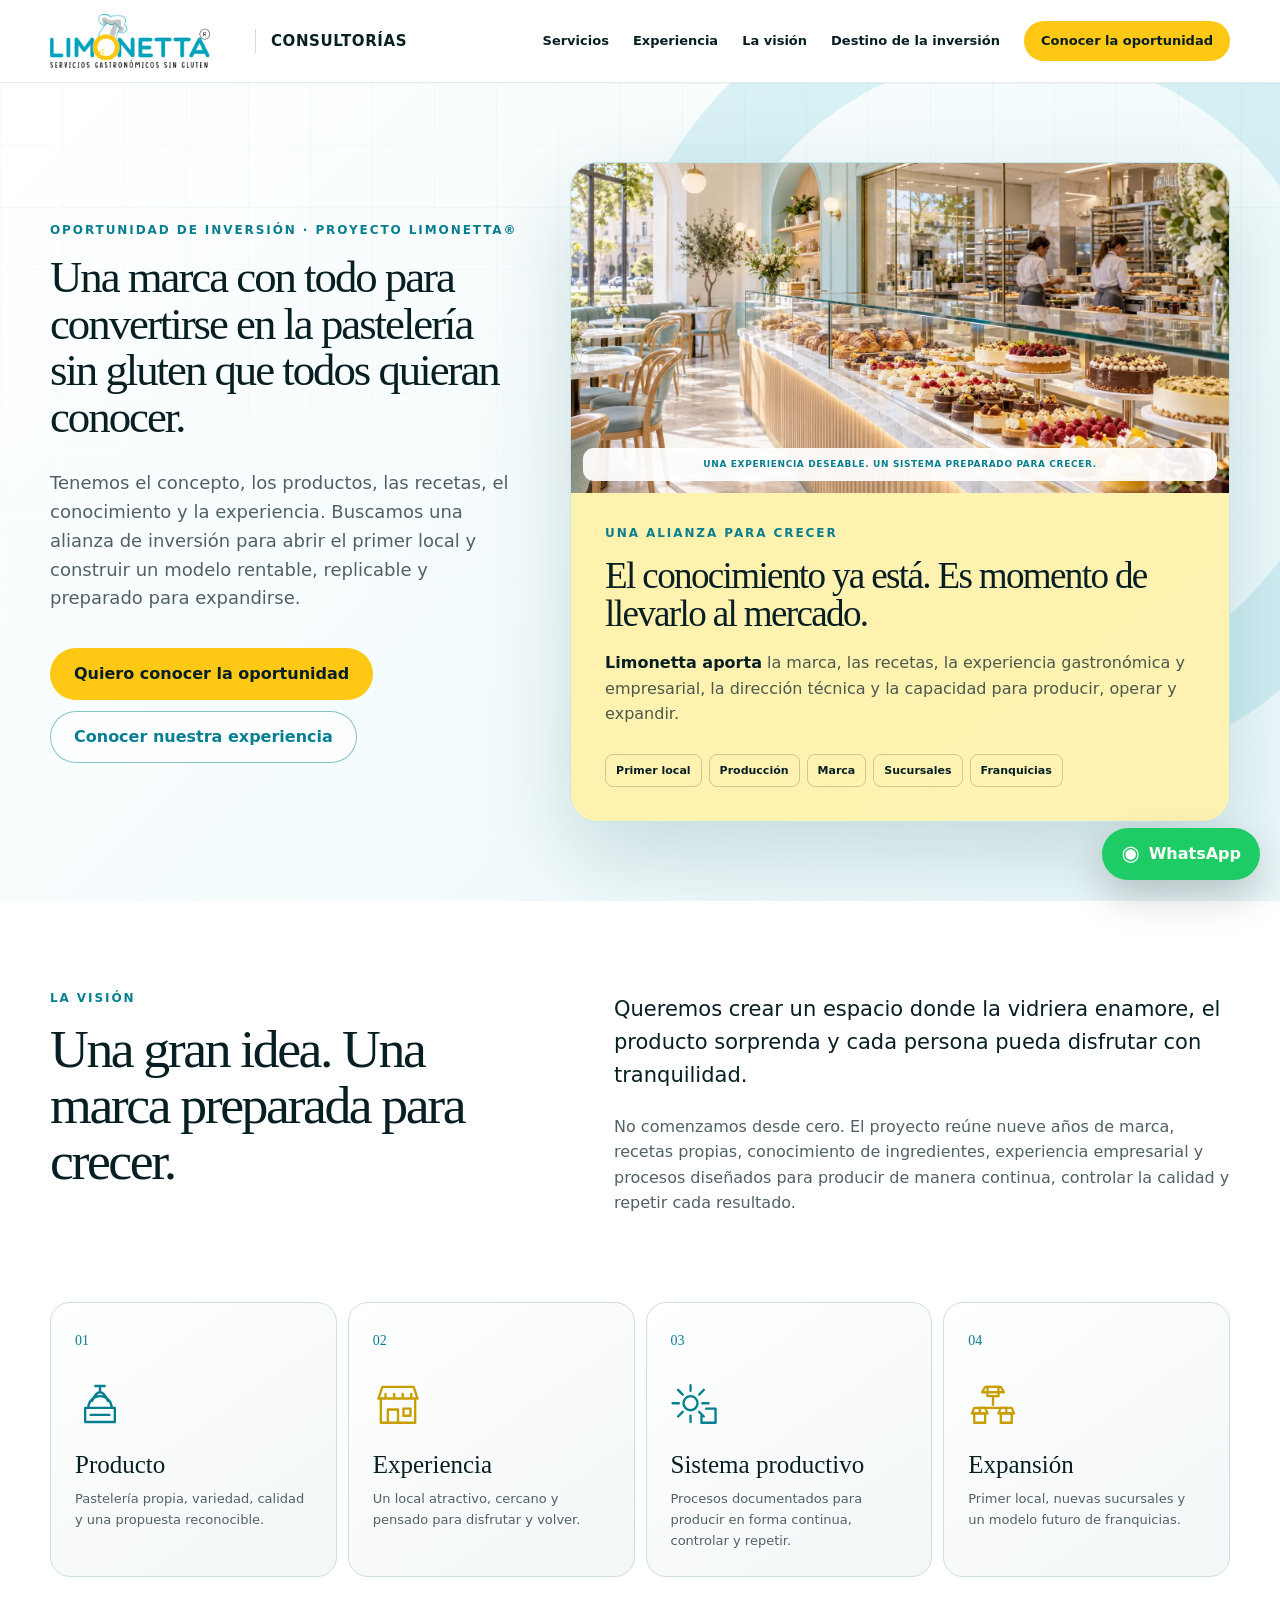
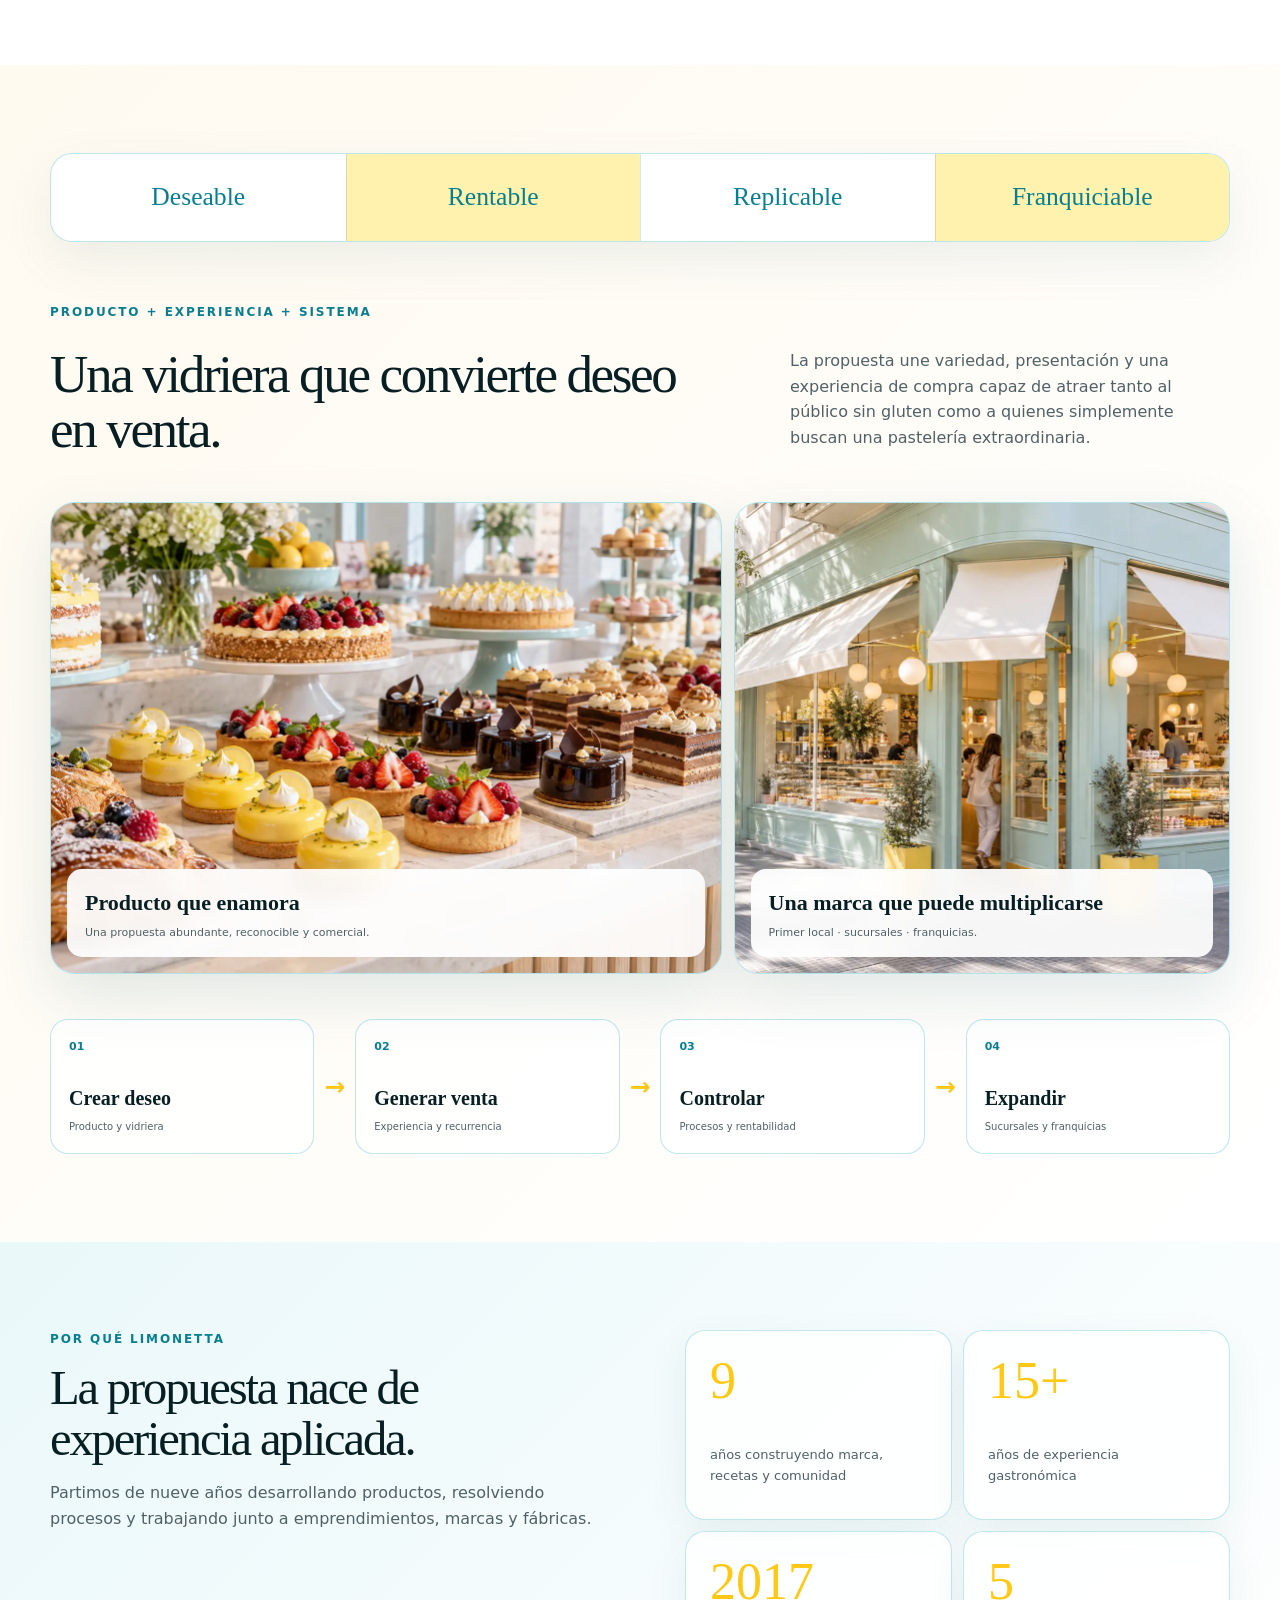
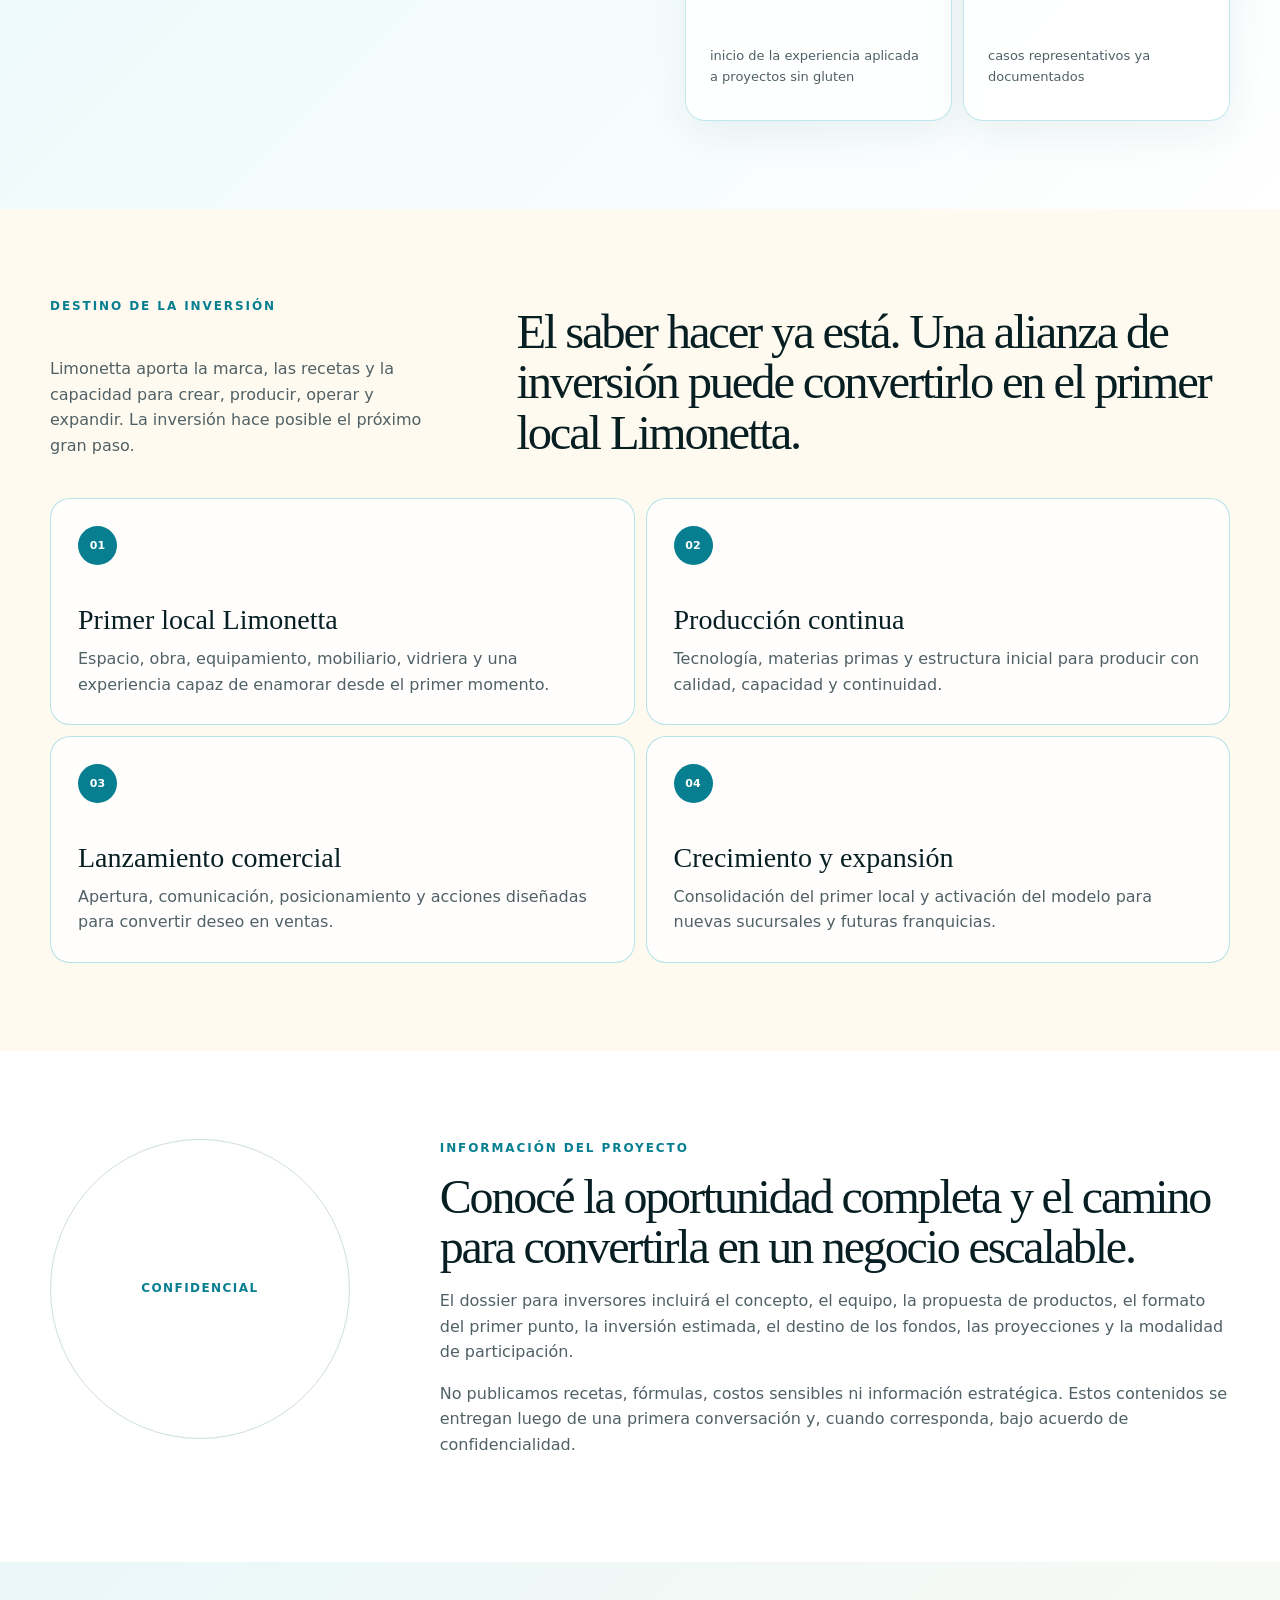
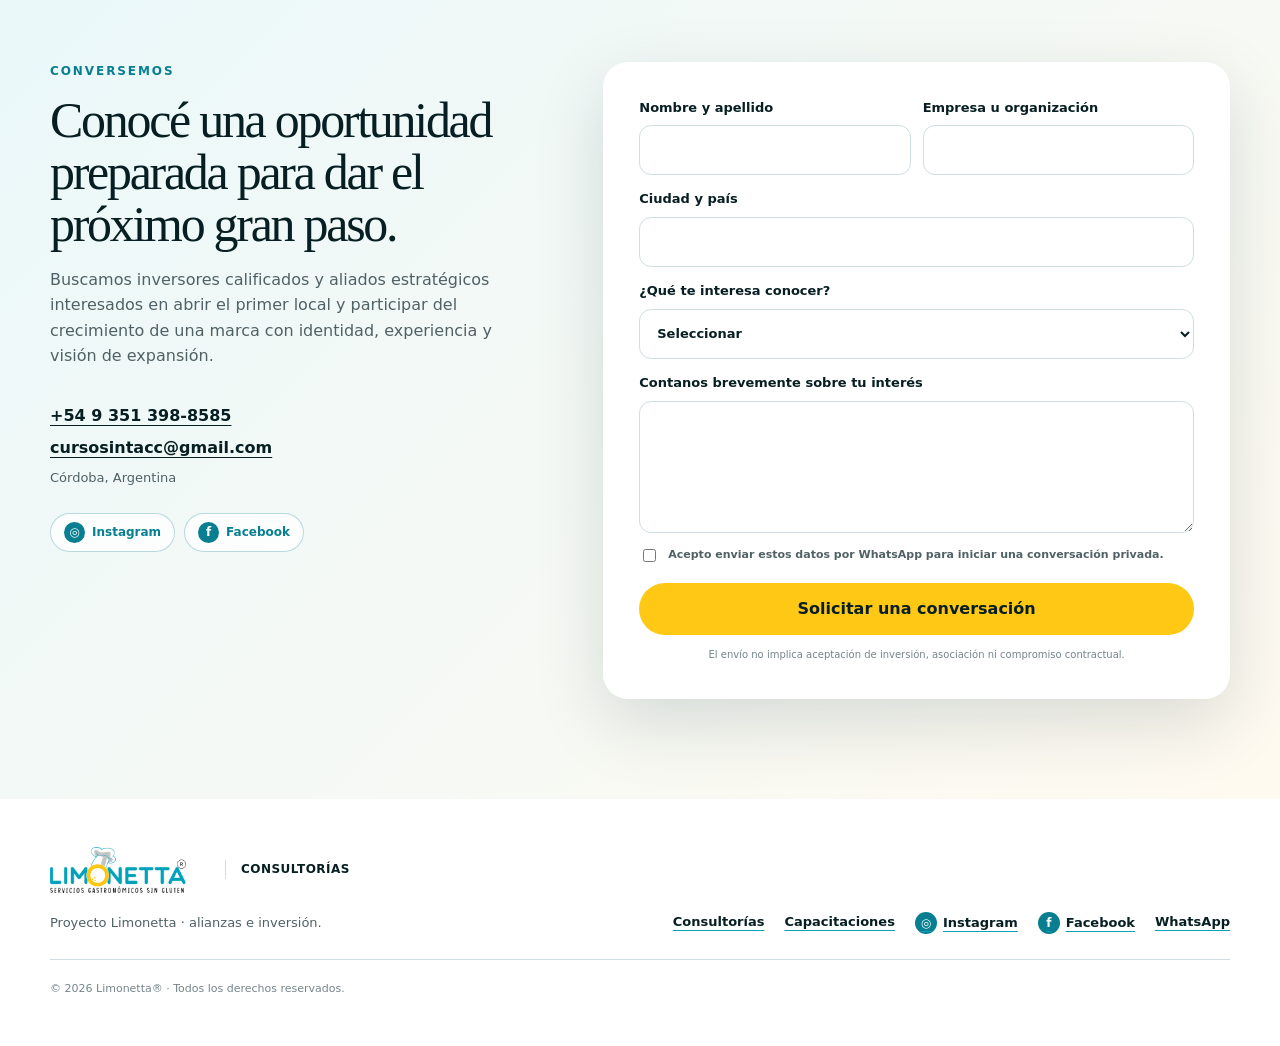
==== commit 6270cff6: "Add files via upload" ====
--- a/proyecto-limonetta.html
+++ b/proyecto-limonetta.html
@@ -12,7 +12,7 @@
     <meta property="og:image" content="https://consultorias.limonettasingluten.com.ar/og-consultorias.png" />
     <link rel="canonical" href="https://consultorias.limonettasingluten.com.ar/proyecto-limonetta.html" />
     <link rel="icon" href="./favicon.png" type="image/png" />
-    <link rel="stylesheet" href="./styles.css?v=20260915-3" />
+    <link rel="stylesheet" href="./styles.css?v=20260916-1" />
     <script>document.documentElement.classList.add('js');</script>
     <title>Proyecto Limonetta® | Pastelería e inversión</title>
   </head>
@@ -31,8 +31,12 @@
           <a href="./#servicios">Servicios</a>
           <a href="./#experiencia">Experiencia</a>
           <a href="#vision">La visión</a>
-          <a href="#hoja-de-ruta">Hoja de ruta</a>
-          <a class="nav-cta" href="#alianzas">Conversemos</a>
+          <a href="#inversion">Destino de la inversión</a>
+          <a class="nav-cta" href="#alianzas">Conocer la oportunidad</a>
+          <div class="nav-socials" aria-label="Redes sociales de Limonetta">
+            <a href="https://www.instagram.com/limonettasingluten/" target="_blank" rel="noreferrer" aria-label="Instagram de Limonetta">IG</a>
+            <a href="https://www.facebook.com/limonettasingluten/" target="_blank" rel="noreferrer" aria-label="Facebook de Limonetta">f</a>
+          </div>
         </nav>
       </div>
     </header>
@@ -43,8 +47,8 @@
         <div class="invest-inner">
           <div class="invest-copy reveal">
             <p class="eyebrow">Oportunidad de inversión · Proyecto Limonetta®</p>
-            <h1>Una pastelería sin gluten con identidad, producción continua y un modelo creado para escalar.</h1>
-            <p>Un concepto inspirado en las pastelerías francesas que admiramos, con productos propios y procesos continuos. Un modelo pensado para ser rentable, replicable, franquiciable y preparado para expandirse.</p>
+            <h1>Una marca con todo para convertirse en la pastelería sin gluten que todos quieran conocer.</h1>
+            <p>Tenemos el concepto, los productos, las recetas, el conocimiento y la experiencia. Buscamos una alianza de inversión para abrir el primer local y construir un modelo rentable, replicable y preparado para expandirse.</p>
             <div class="hero-actions">
               <a class="button button-primary" href="#alianzas">Quiero conocer la oportunidad</a>
               <a class="button button-ghost" href="./#experiencia">Conocer nuestra experiencia</a>
@@ -56,9 +60,9 @@
               <figcaption>Una experiencia deseable. Un sistema preparado para crecer.</figcaption>
             </figure>
             <div class="invest-card-copy">
-              <p class="eyebrow">Buscamos capital</p>
-              <h2>Un inversor para abrir el primer local y acelerar la expansión.</h2>
-              <p><strong>Limonetta aporta</strong> la marca, el conocimiento gastronómico, las recetas, la dirección técnica y el desarrollo del sistema. Buscamos capital para convertirlo en una operación sólida y escalable.</p>
+              <p class="eyebrow">Una alianza para crecer</p>
+              <h2>El conocimiento ya está. Es momento de llevarlo al mercado.</h2>
+              <p><strong>Limonetta aporta</strong> la marca, las recetas, la experiencia gastronómica y empresarial, la dirección técnica y la capacidad para producir, operar y expandir.</p>
               <div class="invest-tags"><span>Primer local</span><span>Producción</span><span>Marca</span><span>Sucursales</span><span>Franquicias</span></div>
             </div>
           </aside>
@@ -68,11 +72,11 @@
       <section class="section vision" id="vision" aria-labelledby="vision-title">
         <div class="vision-heading reveal">
           <p class="eyebrow">La visión</p>
-          <h2 id="vision-title">El encanto de una pastelería francesa. La innovación y seguridad de Limonetta.</h2>
+          <h2 id="vision-title">Una gran idea. Una marca preparada para crecer.</h2>
         </div>
         <div class="vision-copy reveal">
           <p class="lead">Queremos crear un espacio donde la vidriera enamore, el producto sorprenda y cada persona pueda disfrutar con tranquilidad.</p>
-          <p>El proyecto combina nueve años de marca, recetas propias, conocimiento de ingredientes, experiencia empresarial y procesos pensados para producir de manera continua, controlar y repetir.</p>
+          <p>No comenzamos desde cero. El proyecto reúne nueve años de marca, recetas propias, conocimiento de ingredientes, experiencia empresarial y procesos diseñados para producir de manera continua, controlar la calidad y repetir cada resultado.</p>
         </div>
         <div class="vision-pillars">
           <article class="reveal"><span>01</span><svg class="vision-icon" viewBox="0 0 64 64" width="50" height="50" fill="none" stroke="#087f91" stroke-width="3" stroke-linecap="round" stroke-linejoin="round" aria-hidden="true"><path d="M13 37h38v18H13zM17 37a15 15 0 0 1 30 0M22 28c3-7 7-11 10-11s7 4 10 11M32 17V9"/><path d="M26 9h12M20 46h24"/></svg><h3>Producto</h3><p>Pastelería propia, variedad, calidad y una propuesta reconocible.</p></article>
@@ -130,32 +134,18 @@
         </div>
       </section>
 
-      <section class="section roadmap" id="hoja-de-ruta" aria-labelledby="roadmap-title">
-        <div class="roadmap-heading reveal">
-          <p class="eyebrow">Hoja de ruta</p>
-          <h2 id="roadmap-title">Del primer local a una marca capaz de vender en muchas ciudades.</h2>
-          <p>La expansión se plantea como un recorrido progresivo. Los números finales se desarrollarán en el plan económico y se compartirán de forma privada.</p>
-        </div>
-        <ol class="roadmap-list">
-          <li class="reveal"><span>01</span><div><h3>Definición del modelo</h3><p>Concepto, experiencia, portafolio inicial, producción continua y estructura económica.</p></div></li>
-          <li class="reveal"><span>02</span><div><h3>Primer punto piloto</h3><p>Implementación, prueba de demanda, experiencia del cliente y ajustes operativos.</p></div></li>
-          <li class="reveal"><span>03</span><div><h3>Estandarización</h3><p>Recetas, procesos productivos, costos, capacidad, controles, capacitación y manuales.</p></div></li>
-          <li class="reveal"><span>04</span><div><h3>Consolidación</h3><p>Medición de resultados, fortalecimiento de marca y preparación de la expansión.</p></div></li>
-          <li class="reveal"><span>05</span><div><h3>Sucursales y franquicias</h3><p>Desarrollo del modelo legal, comercial y operativo con profesionales especializados.</p></div></li>
-        </ol>
-      </section>
-
-      <section class="partner-profile" aria-labelledby="partner-title">
+      <section class="partner-profile" id="inversion" aria-labelledby="partner-title">
         <div class="section partner-inner">
           <div class="partner-heading reveal">
             <p class="eyebrow">Destino de la inversión</p>
-            <h2 id="partner-title">El conocimiento ya está. Buscamos capital para convertirlo en una operación escalable.</h2>
+            <h2 id="partner-title">El saber hacer ya está. Una alianza de inversión puede convertirlo en el primer local Limonetta.</h2>
+            <p>Limonetta aporta la marca, las recetas y la capacidad para crear, producir, operar y expandir. La inversión hace posible el próximo gran paso.</p>
           </div>
           <div class="partner-grid">
-            <article class="reveal"><span class="partner-number">01</span><h3>Primer local</h3><p>Espacio, obra, equipamiento, vidriera, mobiliario y puesta en marcha.</p></article>
-            <article class="reveal"><span class="partner-number">02</span><h3>Producción continua</h3><p>Capacidad, tecnología, materias primas, equipo inicial y organización productiva.</p></article>
-            <article class="reveal"><span class="partner-number">03</span><h3>Lanzamiento comercial</h3><p>Comunicación, apertura, experiencia del cliente y posicionamiento del nuevo concepto.</p></article>
-            <article class="reveal"><span class="partner-number">04</span><h3>Expansión</h3><p>Validación del modelo y preparación para nuevas sucursales y futuras franquicias.</p></article>
+            <article class="reveal"><span class="partner-number">01</span><h3>Primer local Limonetta</h3><p>Espacio, obra, equipamiento, mobiliario, vidriera y una experiencia capaz de enamorar desde el primer momento.</p></article>
+            <article class="reveal"><span class="partner-number">02</span><h3>Producción continua</h3><p>Tecnología, materias primas y estructura inicial para producir con calidad, capacidad y continuidad.</p></article>
+            <article class="reveal"><span class="partner-number">03</span><h3>Lanzamiento comercial</h3><p>Apertura, comunicación, posicionamiento y acciones diseñadas para convertir deseo en ventas.</p></article>
+            <article class="reveal"><span class="partner-number">04</span><h3>Crecimiento y expansión</h3><p>Consolidación del primer local y activación del modelo para nuevas sucursales y futuras franquicias.</p></article>
           </div>
         </div>
       </section>
@@ -174,9 +164,9 @@
         <div class="contact-inner">
           <div class="contact-copy reveal">
             <p class="eyebrow">Conversemos</p>
-            <h2 id="alliance-title">Invertí en una marca preparada para dar el próximo paso.</h2>
-            <p>Buscamos un inversor o socio estratégico que aporte capital para abrir el primer punto, consolidar la producción y preparar un modelo sólido y escalable.</p>
-            <div class="contact-direct"><a href="tel:+5493513988585">+54 9 351 398-8585</a><a href="mailto:cursosintacc@gmail.com">cursosintacc@gmail.com</a><span>Córdoba, Argentina</span></div>
+            <h2 id="alliance-title">Conocé una oportunidad preparada para dar el próximo gran paso.</h2>
+            <p>Buscamos inversores calificados y aliados estratégicos interesados en abrir el primer local y participar del crecimiento de una marca con identidad, experiencia y visión de expansión.</p>
+            <div class="contact-direct"><a href="tel:+5493513988585">+54 9 351 398-8585</a><a href="mailto:cursosintacc@gmail.com">cursosintacc@gmail.com</a><span>Córdoba, Argentina</span><div class="contact-socials" aria-label="Redes sociales de Limonetta"><a href="https://www.instagram.com/limonettasingluten/" target="_blank" rel="noreferrer"><span aria-hidden="true">◎</span> Instagram</a><a href="https://www.facebook.com/limonettasingluten/" target="_blank" rel="noreferrer"><span aria-hidden="true">f</span> Facebook</a></div></div>
           </div>
           <form class="project-form reveal" id="project-form" data-investment-form>
             <div class="field-row">
@@ -200,7 +190,7 @@
 
     <footer class="site-footer">
       <div class="footer-main"><a class="brand footer-brand" href="./"><img class="brand-logo" src="./logo-limonetta.png" alt="Limonetta" /><span class="brand-division">Consultorías</span></a><p>Proyecto Limonetta · alianzas e inversión.</p></div>
-      <div class="footer-links"><a href="./">Consultorías</a><a href="https://limonettasingluten.com.ar/">Capacitaciones</a><a href="https://www.instagram.com/limonettasingluten/" target="_blank" rel="noreferrer">Instagram</a><a href="https://wa.me/5493513988585" target="_blank" rel="noreferrer">WhatsApp</a></div>
+      <div class="footer-links"><a href="./">Consultorías</a><a href="https://limonettasingluten.com.ar/">Capacitaciones</a><a class="social-link" href="https://www.instagram.com/limonettasingluten/" target="_blank" rel="noreferrer"><span aria-hidden="true">◎</span> Instagram</a><a class="social-link" href="https://www.facebook.com/limonettasingluten/" target="_blank" rel="noreferrer"><span aria-hidden="true">f</span> Facebook</a><a href="https://wa.me/5493513988585" target="_blank" rel="noreferrer">WhatsApp</a></div>
       <p class="copyright">© <span id="year"></span> Limonetta® · Todos los derechos reservados.</p>
     </footer>
     <a class="floating-whatsapp" href="https://wa.me/5493513988585?text=Hola%2C%20quiero%20conocer%20Proyecto%20Limonetta%20y%20explorar%20una%20alianza." target="_blank" rel="noreferrer" aria-label="Consultar por WhatsApp"><span aria-hidden="true">◉</span> WhatsApp</a>
--- a/styles.css
+++ b/styles.css
@@ -147,9 +147,9 @@
 .section {
   width: min(var(--content), calc(100% - 40px));
   margin: 0 auto;
-  padding: 110px 0;
-}
-.section h2 { font-size: clamp(2.55rem, 5vw, 5rem); }
+  padding: 88px 0;
+}
+.section h2 { font-size: clamp(2.35rem, 4.2vw, 4.15rem); }
 .lead { font-size: 21px; line-height: 1.58; }
 
 .button {
@@ -221,12 +221,12 @@
   width: min(var(--content), calc(100% - 40px));
   min-height: calc(100svh - 172px);
   margin: 0 auto;
-  padding: 75px 0 105px;
-  grid-template-columns: 1.08fr .92fr;
-  gap: 74px;
+  padding: 62px 0 94px;
+  grid-template-columns: .94fr 1.06fr;
+  gap: 52px;
   align-items: center;
 }
-.hero-copy h1 { max-width: 760px; font-size: clamp(3.1rem, 5.55vw, 6rem); }
+.hero-copy h1 { max-width: 690px; font-size: clamp(2.65rem, 3.65vw, 4.2rem); }
 .hero-eyebrow { color: var(--teal-dark); }
 .hero-seal {
   display: grid;
@@ -241,7 +241,7 @@
   box-shadow: 0 16px 40px rgba(8,79,91,.1);
 }
 .hero-seal span { margin-bottom: 4px; color: #77600a; font-size: 11px; font-weight: 950; letter-spacing: .16em; text-transform: uppercase; }
-.hero-seal strong { font-family: Georgia, "Times New Roman", serif; font-size: clamp(1.3rem, 1.7vw, 1.75rem); font-weight: 600; line-height: 1.2; text-wrap: balance; }
+.hero-seal strong { font-family: Georgia, "Times New Roman", serif; font-size: clamp(1.2rem, 1.45vw, 1.55rem); font-weight: 600; line-height: 1.25; text-wrap: balance; }
 .hero-lead { max-width: 660px; margin: 29px 0 0; color: var(--ink-soft); font-size: 18px; line-height: 1.68; }
 .hero-actions { display: flex; flex-wrap: wrap; gap: 11px; margin-top: 35px; }
 .hero-board {
@@ -300,8 +300,8 @@
 .proof-bar strong { display: block; color: var(--ink); font-size: 15px; }
 
 /* Positioning */
-.positioning { display: grid; padding-bottom: 82px; grid-template-columns: .95fr 1.05fr; gap: 86px; }
-.section-kicker h2 { font-size: clamp(3rem, 5vw, 5rem); }
+.positioning { display: grid; padding-bottom: 70px; grid-template-columns: .92fr 1.08fr; gap: 62px; }
+.section-kicker h2 { font-size: clamp(2.6rem, 4.15vw, 4.1rem); }
 .positioning-copy p { margin: 0 0 22px; color: var(--ink-soft); }
 .positioning-copy .lead { color: var(--ink); }
 .growth-icons { display: grid; margin-top: 32px; grid-template-columns: repeat(3, 1fr); gap: 9px; }
@@ -325,7 +325,7 @@
 
 /* Who we are */
 .about-consulting { display: grid; grid-template-columns: .92fr 1.08fr; gap: 42px 86px; align-items: start; }
-.about-consulting-heading h2 { font-size: clamp(2.8rem, 4.8vw, 4.75rem); }
+.about-consulting-heading h2 { font-size: clamp(2.5rem, 3.9vw, 3.85rem); }
 .about-heading-line { display: grid; grid-template-columns: minmax(0, 1fr) 112px; gap: 18px; align-items: start; }
 .about-brand-symbol { display: grid; width: 112px; height: 112px; margin-top: 8px; border: 1px solid rgba(8,162,185,.27); border-radius: 50%; place-items: center; background: linear-gradient(145deg, #fff, var(--teal-pale)); box-shadow: 0 14px 35px rgba(8,79,91,.09); }
 .about-brand-symbol img { display: block; width: 90px; height: 90px; object-fit: contain; }
@@ -349,9 +349,9 @@
 .consulting-principles p { margin: 0; color: var(--ink-soft); font-size: 12px; }
 
 /* Expansion graphic */
-.growth-visual { padding: 105px 20px; overflow: hidden; background: var(--cream); }
-.growth-inner { display: grid; width: min(var(--content), 100%); margin: 0 auto; grid-template-columns: .9fr 1.1fr; gap: 85px; align-items: center; }
-.growth-copy h2 { font-size: clamp(2.8rem, 4.8vw, 4.8rem); }
+.growth-visual { padding: 88px 20px; overflow: hidden; background: var(--cream); }
+.growth-inner { display: grid; width: min(var(--content), 100%); margin: 0 auto; grid-template-columns: .8fr 1.2fr; gap: 60px; align-items: center; }
+.growth-copy h2 { font-size: clamp(2.45rem, 3.9vw, 3.9rem); }
 .growth-copy > p:not(.eyebrow) { max-width: 590px; margin-top: 25px; color: var(--ink-soft); }
 .growth-copy blockquote { margin: 31px 0 0; padding: 18px 0 18px 24px; border-left: 5px solid var(--yellow); color: var(--teal-dark); font-family: Georgia, "Times New Roman", serif; font-size: clamp(1.35rem, 2.2vw, 2rem); line-height: 1.25; }
 .expansion-graphic { position: relative; min-height: 500px; padding: 25px 25px 18px; border: 1px solid rgba(8,162,185,.25); border-radius: 32px; overflow: hidden; background: linear-gradient(145deg, #fff 0%, var(--teal-pale) 58%, #d5f2f5 100%); box-shadow: 0 28px 75px rgba(8,79,91,.12); }
@@ -360,9 +360,7 @@
 .map-heading span { color: var(--teal-dark); font-size: 10px; font-weight: 950; letter-spacing: .13em; text-transform: uppercase; }
 .map-heading strong { font-family: Georgia, serif; font-size: 20px; font-weight: 500; }
 .argentina-reach { position: relative; z-index: 1; display: block; width: 100%; height: auto; margin-top: -5px; }
-.argentina-shape { fill: rgba(255,255,255,.94); stroke: var(--teal-dark); stroke-width: 3; stroke-linejoin: round; filter: drop-shadow(0 14px 16px rgba(8,79,91,.12)); }
-.island-shape { fill: rgba(255,255,255,.94); stroke: var(--teal-dark); stroke-width: 2; }
-.island-small { opacity: .85; }
+.argentina-map-image { filter: drop-shadow(0 14px 16px rgba(8,79,91,.14)); }
 .map-rings circle { fill: none; stroke: rgba(8,162,185,.18); stroke-width: 1.5; stroke-dasharray: 5 7; }
 .national-routes path { fill: none; stroke: #08a2b9; stroke-width: 2; stroke-linecap: round; opacity: .63; marker-end: url(#arrow-national); }
 .province-points circle { fill: var(--teal-dark); stroke: #fff; stroke-width: 2; }
@@ -387,16 +385,16 @@
 .services { position: relative; color: var(--ink); background: var(--teal-pale); }
 .services::before { position: absolute; top: 0; right: 0; width: 38%; height: 420px; background: linear-gradient(135deg, transparent, rgba(8,162,185,.12)); content: ""; }
 .services-inner { position: relative; }
-.services-heading { display: grid; grid-template-columns: 1.2fr .8fr; gap: 80px; align-items: end; margin-bottom: 55px; }
+.services-heading { display: grid; grid-template-columns: .88fr 1.12fr; gap: 60px; align-items: center; margin-bottom: 46px; }
 .services-heading .eyebrow { grid-column: 1 / -1; margin-bottom: -52px; }
 .services-heading p:last-child { margin: 0 0 8px; color: var(--ink-soft); }
-.services-photo { position: relative; min-height: 230px; margin: 0; border: 1px solid rgba(8,162,185,.28); border-radius: 24px; overflow: hidden; background: #fff; box-shadow: 0 20px 55px rgba(8,79,91,.12); }
-.services-photo img { display: block; width: 100%; height: 100%; min-height: 230px; object-fit: cover; }
+.services-photo { position: relative; min-height: 300px; margin: 0; border: 1px solid rgba(8,162,185,.28); border-radius: 24px; overflow: hidden; background: #fff; box-shadow: 0 20px 55px rgba(8,79,91,.12); }
+.services-photo img { display: block; width: 100%; height: 100%; min-height: 300px; object-fit: cover; }
 .services-photo figcaption { position: absolute; right: 12px; bottom: 12px; left: 12px; padding: 10px 13px; border-radius: 12px; color: var(--teal-dark); background: rgba(255,255,255,.92); font-size: 9px; font-weight: 950; letter-spacing: .1em; text-align: center; text-transform: uppercase; backdrop-filter: blur(8px); }
 .service-grid { display: grid; grid-template-columns: repeat(2, 1fr); gap: 12px; }
 .service-card {
   position: relative;
-  min-height: 350px;
+  min-height: 315px;
   padding: 33px;
   border: 1px solid rgba(8,162,185,.25);
   border-radius: 23px;
@@ -423,7 +421,7 @@
 .story-image { position: relative; margin: 0; border-radius: 30px; overflow: hidden; box-shadow: 0 26px 70px rgba(8,79,91,.13); }
 .story-image img { display: block; width: 100%; aspect-ratio: 16 / 10; object-fit: cover; }
 .story-image figcaption { position: absolute; right: 15px; bottom: 15px; left: 15px; padding: 10px 13px; border-radius: 12px; color: var(--ink-soft); background: rgba(255,255,255,.92); font-size: 10px; font-weight: 800; text-align: center; }
-.story-copy h2 { font-size: clamp(2.65rem, 4.4vw, 4.35rem); }
+.story-copy h2 { font-size: clamp(2.35rem, 3.8vw, 3.75rem); }
 .story-points { display: grid; margin-top: 32px; border-top: 1px solid var(--line); }
 .story-points article { display: grid; padding: 22px 0; border-bottom: 1px solid var(--line); grid-template-columns: 45px 1fr; gap: 17px; }
 .story-points article > span { display: grid; width: 38px; height: 38px; border-radius: 50%; place-items: center; color: var(--ink); background: var(--yellow); font-size: 10px; font-weight: 900; }
@@ -433,7 +431,7 @@
 /* Method */
 .method { display: grid; grid-template-columns: .86fr 1.14fr; gap: 105px; }
 .method-heading { position: sticky; top: 120px; align-self: start; }
-.method-heading h2 { font-size: clamp(2.7rem, 4.6vw, 4.5rem); }
+.method-heading h2 { font-size: clamp(2.4rem, 3.8vw, 3.75rem); }
 .method-heading > p:last-child { margin-top: 23px; color: var(--ink-soft); }
 .method-steps { margin: 0; padding: 0; border-top: 1px solid var(--line); list-style: none; }
 .method-steps li { display: grid; padding: 31px 0; border-bottom: 1px solid var(--line); grid-template-columns: 58px 1fr; gap: 21px; }
@@ -454,7 +452,7 @@
 .case-top strong { color: var(--teal-dark); font-size: 15px; letter-spacing: 0; text-transform: none; }
 .case-card.featured .case-top strong { color: var(--ink); }
 .case-card h3 { max-width: 600px; margin: 64px 0 13px; font-family: Georgia, serif; font-size: 31px; font-weight: 500; }
-.case-card.featured h3 { max-width: 840px; margin-top: 70px; font-size: clamp(2.4rem, 4.5vw, 4.5rem); }
+.case-card.featured h3 { max-width: 840px; margin-top: 58px; font-size: clamp(2.3rem, 3.7vw, 3.65rem); }
 .case-card p { max-width: 770px; margin: 0; color: var(--ink-soft); }
 .case-card.featured p { color: rgba(7,31,35,.76); font-size: 17px; }
 .case-detail { display: inline-block; margin-top: 25px; padding: 7px 11px; border: 1px solid rgba(7,31,35,.2); border-radius: 8px; font-size: 11px; font-weight: 800; }
@@ -462,7 +460,7 @@
 
 /* Deliverables and About */
 .deliverables { display: grid; grid-template-columns: .95fr 1.05fr; gap: 86px; }
-.deliverables-copy h2 { font-size: clamp(2.55rem, 4.6vw, 4.5rem); }
+.deliverables-copy h2 { font-size: clamp(2.35rem, 3.8vw, 3.75rem); }
 .deliverables-copy > p:last-child { margin-top: 24px; color: var(--ink-soft); }
 .deliverables-list { display: grid; align-content: start; border-top: 1px solid var(--line); }
 .deliverables-list span { position: relative; padding: 17px 45px 17px 0; border-bottom: 1px solid var(--line); font-weight: 800; }
@@ -472,15 +470,15 @@
 .about-mark { display: grid; width: 150px; height: 150px; border: 2px solid var(--teal); border-radius: 50%; place-items: center; color: var(--yellow); font-family: Georgia, serif; font-size: 88px; }
 .about-mark span { position: absolute; margin: -85px 0 0 90px; color: var(--teal-dark); font-family: sans-serif; font-size: 14px; }
 .about-identity p { margin: 0; font-size: 17px; font-weight: 800; line-height: 1.4; }
-.about-copy h2 { font-size: clamp(2.5rem, 4.5vw, 4.5rem); }
+.about-copy h2 { font-size: clamp(2.35rem, 3.8vw, 3.75rem); }
 .about-copy p:not(.eyebrow) { color: var(--ink-soft); }
 .about-copy .lead { color: var(--ink); }
 
 /* Project callout */
-.project-callout { position: relative; padding: 105px 20px; overflow: hidden; color: var(--ink); background: linear-gradient(135deg, var(--yellow-pale), var(--cream)); }
+.project-callout { position: relative; padding: 88px 20px; overflow: hidden; color: var(--ink); background: linear-gradient(135deg, var(--yellow-pale), var(--cream)); }
 .project-callout::after { position: absolute; right: -220px; bottom: -340px; width: 680px; height: 680px; border: 1px solid rgba(8,162,185,.48); border-radius: 50%; content: ""; }
 .project-callout-inner { position: relative; z-index: 2; display: grid; width: min(var(--content), 100%); margin: 0 auto; grid-template-columns: 1.14fr .86fr; gap: 90px; align-items: center; }
-.project-copy h2 { font-size: clamp(2.8rem, 5.1vw, 5.1rem); }
+.project-copy h2 { font-size: clamp(2.45rem, 3.9vw, 3.85rem); }
 .project-copy > p:not(.eyebrow) { max-width: 730px; margin: 27px 0 32px; color: var(--ink-soft); font-size: 18px; }
 .project-panel { padding: 35px; border: 1px solid rgba(8,162,185,.32); border-radius: 24px; background: rgba(255,255,255,.7); }
 .project-panel > span { color: var(--yellow); font-size: 11px; font-weight: 900; letter-spacing: .14em; text-transform: uppercase; }
@@ -504,11 +502,14 @@
 .contact { padding: 100px 20px; color: var(--ink); background: linear-gradient(135deg, var(--teal-pale), var(--cream)); }
 .contact-inner { display: grid; width: min(var(--content), 100%); margin: 0 auto; grid-template-columns: .85fr 1.15fr; gap: 90px; align-items: start; }
 .contact-copy { position: sticky; top: 120px; }
-.contact-copy h2 { font-size: clamp(2.75rem, 4.8vw, 4.7rem); }
+.contact-copy h2 { font-size: clamp(2.4rem, 3.9vw, 3.85rem); }
 .contact-copy > p:not(.eyebrow) { max-width: 500px; color: var(--ink-soft); }
 .contact-direct { display: grid; margin-top: 34px; gap: 7px; }
 .contact-direct a { width: fit-content; font-weight: 800; text-underline-offset: 4px; }
 .contact-direct span { color: var(--ink-soft); font-size: 13px; }
+.contact-socials { display: flex; flex-wrap: wrap; gap: 9px; margin-top: 17px; }
+.contact-socials a { display: inline-flex; min-height: 39px; padding: 0 13px; border: 1px solid rgba(8,127,145,.28); border-radius: 999px; align-items: center; gap: 7px; color: var(--teal-dark); background: rgba(255,255,255,.78); font-size: 12px; text-decoration: none; }
+.contact-socials a span { display: grid; width: 21px; height: 21px; border-radius: 50%; place-items: center; color: var(--white); background: var(--teal-dark); font-size: 12px; font-weight: 900; }
 .project-form { padding: 36px; border-radius: 25px; color: var(--ink); background: var(--white); box-shadow: var(--shadow); }
 .field-row { display: grid; grid-template-columns: repeat(2, 1fr); gap: 12px; }
 .project-form label { display: grid; margin-bottom: 14px; gap: 7px; font-size: 13px; font-weight: 850; }
@@ -527,6 +528,10 @@
 .footer-main p { margin: 13px 0 0; color: var(--ink-soft); font-size: 13px; }
 .footer-links { display: flex; flex-wrap: wrap; justify-content: flex-end; gap: 20px; }
 .footer-links a { font-size: 13px; font-weight: 800; text-decoration-color: var(--teal); text-underline-offset: 4px; }
+.social-link { display: inline-flex; align-items: center; gap: 6px; }
+.social-link span { display: grid; width: 22px; height: 22px; border-radius: 50%; place-items: center; color: var(--white); background: var(--teal-dark); font-size: 12px; font-weight: 900; text-decoration: none; }
+.nav-socials { display: none; }
+.nav-socials a::after { display: none; }
 .copyright { grid-column: 1 / -1; margin: 0; padding-top: 20px; border-top: 1px solid var(--line); color: #758589; font-size: 11px; }
 .floating-whatsapp { position: fixed; right: 20px; bottom: 20px; z-index: 80; display: inline-flex; min-height: 52px; padding: 0 19px; border-radius: 999px; align-items: center; gap: 9px; color: var(--white); background: #1dcc64; box-shadow: 0 15px 40px rgba(0,0,0,.2); font-weight: 850; text-decoration: none; }
 .floating-whatsapp span { font-size: 21px; }
@@ -536,24 +541,24 @@
 /* Project page */
 .invest-hero { position: relative; min-height: calc(100svh - 82px); overflow: hidden; color: var(--ink); background: linear-gradient(135deg, var(--white), var(--teal-pale)); }
 .invest-hero::after { position: absolute; top: -120px; right: -150px; width: 640px; height: 640px; border: 90px solid rgba(8,162,185,.13); border-radius: 50%; content: ""; }
-.invest-inner { position: relative; z-index: 2; display: grid; width: min(var(--content), calc(100% - 40px)); min-height: calc(100svh - 82px); margin: 0 auto; padding: 90px 0; grid-template-columns: 1.15fr .85fr; gap: 85px; align-items: center; }
-.invest-copy h1 { max-width: 850px; font-size: clamp(3.2rem, 5.8vw, 6.2rem); }
+.invest-inner { position: relative; z-index: 2; display: grid; width: min(var(--content), calc(100% - 40px)); min-height: calc(100svh - 82px); margin: 0 auto; padding: 64px 0; grid-template-columns: .83fr 1.17fr; gap: 52px; align-items: center; }
+.invest-copy h1 { max-width: 650px; font-size: clamp(2.6rem, 3.5vw, 4rem); }
 .invest-copy > p:not(.eyebrow) { max-width: 690px; margin: 29px 0 0; color: var(--ink-soft); font-size: 18px; }
 .invest-card { border: 1px solid rgba(8,162,185,.25); border-radius: 27px; overflow: hidden; color: var(--ink); background: var(--white); box-shadow: 0 35px 90px rgba(8,79,91,.18); }
 .invest-photo { position: relative; margin: 0; overflow: hidden; background: var(--teal-pale); }
-.invest-photo img { display: block; width: 100%; height: 250px; object-fit: cover; }
+.invest-photo img { display: block; width: 100%; height: 330px; object-fit: cover; }
 .invest-photo figcaption { position: absolute; right: 12px; bottom: 12px; left: 12px; padding: 9px 12px; border-radius: 11px; color: var(--teal-dark); background: rgba(255,255,255,.92); font-size: 9px; font-weight: 900; letter-spacing: .07em; text-align: center; text-transform: uppercase; }
 .invest-card-copy { padding: 31px 34px 34px; background: linear-gradient(145deg, var(--yellow-pale), #fff3b4); }
-.invest-card h2 { font-size: clamp(2.3rem, 3.9vw, 3.7rem); }
+.invest-card h2 { font-size: clamp(2rem, 2.9vw, 3rem); }
 .invest-card-copy > p:not(.eyebrow) { color: rgba(7,31,35,.73); }
 .invest-card-copy > p strong { color: var(--ink); }
 .invest-tags { display: flex; flex-wrap: wrap; gap: 7px; margin-top: 27px; }
 .invest-tags span { padding: 7px 10px; border: 1px solid rgba(7,31,35,.2); border-radius: 8px; font-size: 11px; font-weight: 800; }
-.vision { display: grid; grid-template-columns: .9fr 1.1fr; gap: 85px; }
+.vision { display: grid; grid-template-columns: .9fr 1.1fr; gap: 60px; }
 .vision-copy p { color: var(--ink-soft); }
 .vision-copy .lead { margin-top: 4px; color: var(--ink); }
 .vision-pillars { display: grid; grid-column: 1 / -1; grid-template-columns: repeat(4, 1fr); gap: 11px; margin-top: 10px; }
-.vision-pillars article { min-height: 270px; padding: 25px; border: 1px solid var(--line); border-radius: 20px; background: linear-gradient(145deg, #fff, var(--mist)); }
+.vision-pillars article { min-height: 235px; padding: 24px; border: 1px solid var(--line); border-radius: 20px; background: linear-gradient(145deg, #fff, var(--mist)); }
 .vision-pillars span { color: var(--teal-dark); font-family: Georgia, serif; font-size: 14px; }
 .vision-icon { display: block; width: 50px; height: 50px; margin-top: 27px; }
 .vision-pillars article:nth-child(even) .vision-icon { stroke: #c89d00; }
@@ -567,7 +572,7 @@
 .project-value-strip span:nth-child(2), .project-value-strip span:nth-child(4) { background: var(--yellow-pale); }
 .sales-heading { display: grid; grid-template-columns: 1.2fr .8fr; gap: 60px 80px; align-items: end; }
 .sales-heading .eyebrow { grid-column: 1 / -1; margin-bottom: -35px; }
-.sales-heading h2 { font-size: clamp(3rem, 5.2vw, 5.2rem); }
+.sales-heading h2 { font-size: clamp(2.55rem, 4.15vw, 4.1rem); }
 .sales-heading > p:last-child { margin: 0 0 7px; color: var(--ink-soft); }
 .sales-gallery { display: grid; grid-template-columns: 1.15fr .85fr; gap: 12px; }
 .sales-photo { position: relative; min-height: 470px; margin: 0; border: 1px solid rgba(8,162,185,.25); border-radius: 25px; overflow: hidden; background: var(--teal-pale); box-shadow: 0 22px 60px rgba(8,79,91,.12); }
@@ -586,16 +591,16 @@
 .business-flow i { color: var(--yellow); font-size: 25px; font-style: normal; font-weight: 900; }
 .traction { color: var(--ink); background: linear-gradient(135deg, var(--teal-pale), var(--white)); }
 .traction-inner { display: grid; grid-template-columns: 1fr 1fr; gap: 90px; }
-.traction-copy h2 { font-size: clamp(2.8rem, 4.8vw, 4.7rem); }
+.traction-copy h2 { font-size: clamp(2.4rem, 3.8vw, 3.75rem); }
 .traction-copy > p:not(.eyebrow) { color: var(--ink-soft); }
 .traction-stats { display: grid; grid-template-columns: 1fr 1fr; gap: 11px; }
 .traction-stats article { min-height: 190px; padding: 24px; border: 1px solid rgba(8,162,185,.25); border-radius: 20px; background: rgba(255,255,255,.82); box-shadow: 0 14px 40px rgba(8,79,91,.07); }
 .traction-stats strong, .traction-stats span { display: block; }
 .traction-stats strong { color: var(--yellow); font-family: Georgia, serif; font-size: 52px; font-weight: 500; line-height: 1; }
 .traction-stats span { margin-top: 38px; color: var(--ink-soft); font-size: 13px; }
-.roadmap { display: grid; grid-template-columns: .82fr 1.18fr; gap: 100px; }
+.roadmap { display: grid; grid-template-columns: .9fr 1.1fr; gap: 70px; }
 .roadmap-heading { position: sticky; top: 120px; align-self: start; }
-.roadmap-heading h2 { font-size: clamp(2.8rem, 4.7vw, 4.6rem); }
+.roadmap-heading h2 { font-size: clamp(2.4rem, 3.65vw, 3.6rem); }
 .roadmap-heading > p:last-child { color: var(--ink-soft); }
 .roadmap-list { margin: 0; padding: 0; border-top: 1px solid var(--line); list-style: none; }
 .roadmap-list li { display: grid; padding: 31px 0; border-bottom: 1px solid var(--line); grid-template-columns: 58px 1fr; gap: 20px; }
@@ -603,18 +608,19 @@
 .roadmap-list h3 { margin: 0 0 7px; font-size: 20px; }
 .roadmap-list p { margin: 0; color: var(--ink-soft); }
 .partner-profile { color: var(--ink); background: var(--cream); }
-.partner-heading { display: grid; grid-template-columns: .7fr 1.3fr; gap: 80px; margin-bottom: 47px; align-items: end; }
+.partner-heading { display: grid; grid-template-columns: .72fr 1.28fr; gap: 28px 65px; margin-bottom: 40px; align-items: end; }
 .partner-heading .eyebrow { margin-bottom: 12px; }
-.partner-heading h2 { font-size: clamp(2.8rem, 5vw, 4.8rem); }
+.partner-heading h2 { grid-column: 2; grid-row: 1 / span 2; font-size: clamp(2.4rem, 3.8vw, 3.75rem); }
+.partner-heading > p:last-child { grid-column: 1; margin: 0; color: var(--ink-soft); }
 .partner-grid { display: grid; grid-template-columns: repeat(2, 1fr); gap: 11px; }
-.partner-grid article { min-height: 230px; padding: 30px; border: 1px solid rgba(8,162,185,.3); border-radius: 20px; background: rgba(255,255,255,.82); }
+.partner-grid article { min-height: 205px; padding: 27px; border: 1px solid rgba(8,162,185,.3); border-radius: 20px; background: rgba(255,255,255,.82); }
 .partner-number { display: grid; width: 39px; height: 39px; border-radius: 50%; place-items: center; color: var(--white); background: var(--teal-dark); font-size: 11px; font-weight: 900; }
 .partner-grid h3 { margin: 50px 0 9px; font-family: Georgia, serif; font-size: 28px; font-weight: 500; }
 .partner-grid .partner-number + h3 { margin-top: 38px; }
 .partner-grid p { margin: 0; color: var(--ink-soft); }
 .confidential { display: grid; grid-template-columns: .55fr 1.45fr; gap: 90px; align-items: start; }
 .confidential-mark { display: grid; aspect-ratio: 1; border: 1px solid var(--line); border-radius: 50%; place-items: center; color: var(--teal-dark); font-size: 12px; font-weight: 900; letter-spacing: .12em; text-transform: uppercase; }
-.confidential-copy h2 { font-size: clamp(2.55rem, 4.7vw, 4.6rem); }
+.confidential-copy h2 { font-size: clamp(2.35rem, 3.75vw, 3.7rem); }
 .confidential-copy p:not(.eyebrow) { color: var(--ink-soft); }
 .invest-contact { background: linear-gradient(135deg, var(--teal-pale), var(--cream)); }
 
@@ -633,7 +639,7 @@
   .brand-logo { width: 165px; }
   .brand-division { font-size: 12px; }
   .hero-inner, .invest-inner { gap: 42px; }
-  .hero-copy h1, .invest-copy h1 { font-size: clamp(3rem, 5.5vw, 5rem); }
+  .hero-copy h1, .invest-copy h1 { font-size: clamp(2.65rem, 4.7vw, 4.35rem); }
   .board-cards { grid-template-columns: 1fr; }
   .board-cards article { min-height: auto; }
   .board-cards span { margin-bottom: 7px; }
@@ -641,6 +647,7 @@
 }
 
 @media (max-width: 900px) {
+  .site-header { background: var(--paper); backdrop-filter: none; }
   .nav-wrap { min-height: 72px; }
   .brand-logo { width: 155px; height: 46px; }
   .menu-button { position: relative; z-index: 111; display: grid; width: 45px; height: 45px; padding: 11px; border: 1px solid var(--line); border-radius: 50%; align-content: center; gap: 5px; background: var(--white); cursor: pointer; }
@@ -648,14 +655,16 @@
   .menu-button[aria-expanded="true"] > span:nth-child(1) { transform: translateY(7px) rotate(45deg); }
   .menu-button[aria-expanded="true"] > span:nth-child(2) { opacity: 0; }
   .menu-button[aria-expanded="true"] > span:nth-child(3) { transform: translateY(-7px) rotate(-45deg); }
-  .main-nav { position: fixed; inset: 0; z-index: 110; display: none; padding: 110px 28px 38px; flex-direction: column; align-items: stretch; gap: 3px; background: var(--paper); }
+  .main-nav { position: fixed; inset: 0; z-index: 110; display: none; width: 100%; height: 100dvh; padding: 105px 28px 38px; overflow-y: auto; flex-direction: column; align-items: stretch; gap: 3px; background: #ffffff; }
   .main-nav.open { display: flex; }
-  .main-nav a { padding: 15px 4px; border-bottom: 1px solid var(--line); font-family: Georgia, serif; font-size: 29px; font-weight: 500; }
+  .main-nav a { padding: 13px 4px; border-bottom: 1px solid var(--line); font-family: Georgia, serif; font-size: 25px; font-weight: 500; }
   .main-nav .nav-cta { margin-top: 15px; padding: 13px 20px; border: 0; text-align: center; font-family: inherit; font-size: 15px; font-weight: 850; }
+  .nav-socials { display: flex; gap: 10px; margin-top: 16px; }
+  .nav-socials a { display: grid; width: 44px; height: 44px; padding: 0; border: 1px solid rgba(8,127,145,.3); border-radius: 50%; place-items: center; color: var(--white); background: var(--teal-dark); font-family: Inter, sans-serif; font-size: 14px; font-weight: 900; }
 
   .hero { min-height: auto; }
-  .hero-inner { min-height: auto; padding: 82px 0 150px; grid-template-columns: 1fr; }
-  .hero-copy h1 { font-size: clamp(3.25rem, 10vw, 5.3rem); }
+  .hero-inner { min-height: auto; padding: 64px 0 145px; grid-template-columns: 1fr; }
+  .hero-copy h1 { font-size: clamp(2.5rem, 7vw, 3.5rem); }
   .hero-board { width: min(570px, 100%); max-width: none; justify-self: start; }
   .board-cards { grid-template-columns: repeat(3, 1fr); }
   .board-cards article { min-height: 115px; }
@@ -669,7 +678,7 @@
   .method-heading, .contact-copy, .roadmap-heading { position: static; }
   .about-identity { min-height: 320px; }
   .project-panel { max-width: 620px; }
-  .invest-inner { padding: 80px 0; }
+  .invest-inner { padding: 64px 0; }
   .invest-card { max-width: 620px; }
   .vision-pillars { grid-template-columns: repeat(2, 1fr); }
   .sales-heading, .sales-gallery { grid-template-columns: 1fr; }
@@ -679,20 +688,21 @@
   .business-flow { grid-template-columns: 1fr 1fr; }
   .business-flow i { display: none; }
   .partner-heading { grid-template-columns: 1fr; gap: 10px; }
+  .partner-heading h2, .partner-heading > p:last-child { grid-column: 1; grid-row: auto; }
   .confidential-mark { width: 230px; }
   .consulting-principles { grid-template-columns: repeat(2, 1fr); }
 }
 
 @media (max-width: 640px) {
   body { font-size: 15px; }
-  .section { width: min(100% - 30px, var(--content)); padding: 75px 0; }
+  .section { width: min(100% - 30px, var(--content)); padding: 62px 0; }
   .nav-wrap { width: calc(100% - 28px); }
   .brand { gap: 10px; }
   .brand-logo { width: 128px; height: 43px; }
   .brand-division { padding-left: 10px; font-size: 10px; }
-  .hero-inner, .invest-inner { width: calc(100% - 30px); padding-top: 58px; }
-  .hero-inner { padding-bottom: 220px; }
-  .hero-copy h1, .invest-copy h1 { font-size: clamp(3rem, 14.5vw, 4.3rem); line-height: .98; }
+  .hero-inner, .invest-inner { width: calc(100% - 30px); padding-top: 42px; }
+  .hero-inner { padding-bottom: 205px; }
+  .hero-copy h1, .invest-copy h1 { font-size: clamp(2.35rem, 10.5vw, 3rem); line-height: 1.01; }
   .hero-lead, .invest-copy > p:not(.eyebrow) { font-size: 16px; }
   .hero-actions { flex-direction: column; }
   .hero-actions .button { width: 100%; }
@@ -706,7 +716,8 @@
   .proof-bar { grid-template-columns: 1fr; padding: 16px 0; }
   .proof-bar span { padding: 7px 0; border-right: 0; }
   .proof-bar strong { display: inline; margin-right: 5px; }
-  .hero-seal { border-radius: 14px; line-height: 1.35; }
+  .hero-seal { margin-bottom: 22px; padding: 15px 16px; border-left-width: 6px; border-radius: 14px; line-height: 1.35; }
+  .hero-seal strong { font-size: 1.16rem; }
   .route-graphic { grid-template-columns: 1fr 1fr; }
   .route-graphic i { display: none; }
   .route-step { min-height: 92px; }
@@ -715,7 +726,7 @@
   .growth-icons { grid-template-columns: 1fr; }
   .growth-icons article { display: grid; min-height: 0; grid-template-columns: 52px 1fr; gap: 13px; align-items: center; }
   .growth-icons svg { margin-bottom: 0; }
-  .growth-visual { padding: 75px 15px; }
+  .growth-visual { padding: 62px 15px; }
   .about-consulting-copy { padding: 24px; }
   .about-heading-line { grid-template-columns: minmax(0, 1fr) 78px; gap: 10px; }
   .about-brand-symbol { width: 78px; height: 78px; margin-top: 3px; }
@@ -728,7 +739,7 @@
   .map-heading strong { font-size: 17px; }
   .argentina-reach { margin-top: 0; }
   .map-legend { margin-top: -4px; justify-content: flex-start; }
-  .section h2, .project-copy h2, .contact-copy h2, .traction-copy h2 { font-size: clamp(2.55rem, 12vw, 3.65rem); }
+  .section h2, .project-copy h2, .contact-copy h2, .traction-copy h2 { font-size: clamp(2.1rem, 9.5vw, 2.75rem); }
   .lead { font-size: 18px; }
   .audience-strip { margin-top: 0; }
   .services-inner { width: min(100% - 30px, var(--content)); }
@@ -741,19 +752,19 @@
   .about { padding-top: 0; }
   .about-identity { min-height: 290px; padding: 27px; }
   .about-mark { width: 120px; height: 120px; font-size: 70px; }
-  .project-callout { padding: 75px 15px; }
+  .project-callout { padding: 62px 15px; }
   .project-panel { padding: 27px; }
   .faq { gap: 30px; }
-  .contact { padding: 75px 15px; }
+  .contact { padding: 62px 15px; }
   .project-form { padding: 23px; }
   .field-row { grid-template-columns: 1fr; gap: 0; }
   .site-footer { grid-template-columns: 1fr; align-items: start; }
   .footer-links { justify-content: flex-start; }
-  .floating-whatsapp { right: 13px; bottom: 13px; min-height: 48px; padding: 0 15px; font-size: 13px; }
+  .floating-whatsapp { right: 11px; bottom: 11px; min-height: 43px; padding: 0 13px; font-size: 12px; }
   .invest-hero { min-height: auto; }
   .invest-inner { min-height: auto; }
   .invest-card { padding: 0; }
-  .invest-photo img { height: 210px; }
+  .invest-photo img { height: 245px; }
   .invest-card-copy { padding: 25px 23px 27px; }
   .vision-pillars { grid-template-columns: 1fr; }
   .project-value-strip { grid-template-columns: 1fr 1fr; }
@@ -765,6 +776,9 @@
   .vision-pillars article { min-height: 210px; }
   .traction-stats article { min-height: 170px; }
   .partner-grid article { min-height: 210px; }
+  .partner-heading { grid-template-columns: 1fr; gap: 12px; }
+  .partner-heading h2, .partner-heading > p:last-child { grid-column: 1; grid-row: auto; }
+  .footer-links { gap: 14px; }
   .confidential-mark { width: 180px; }
 }
 
